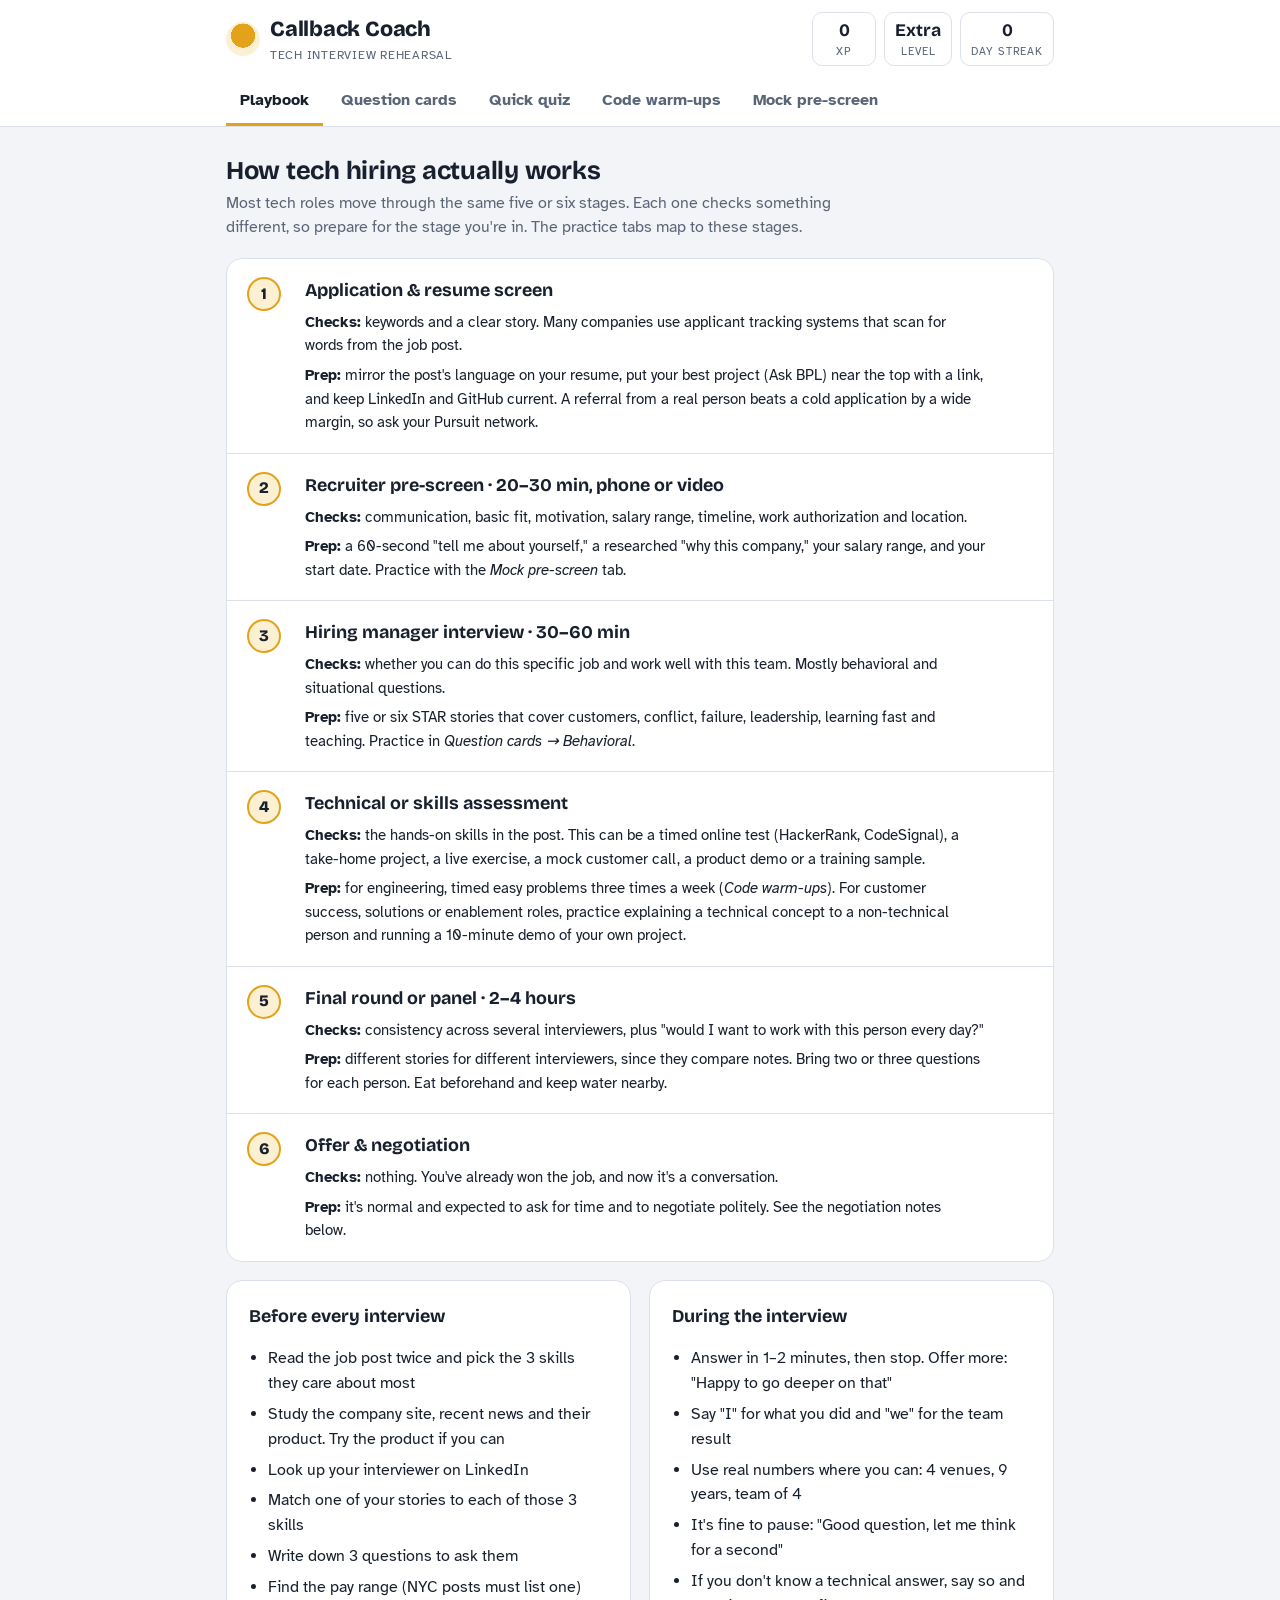
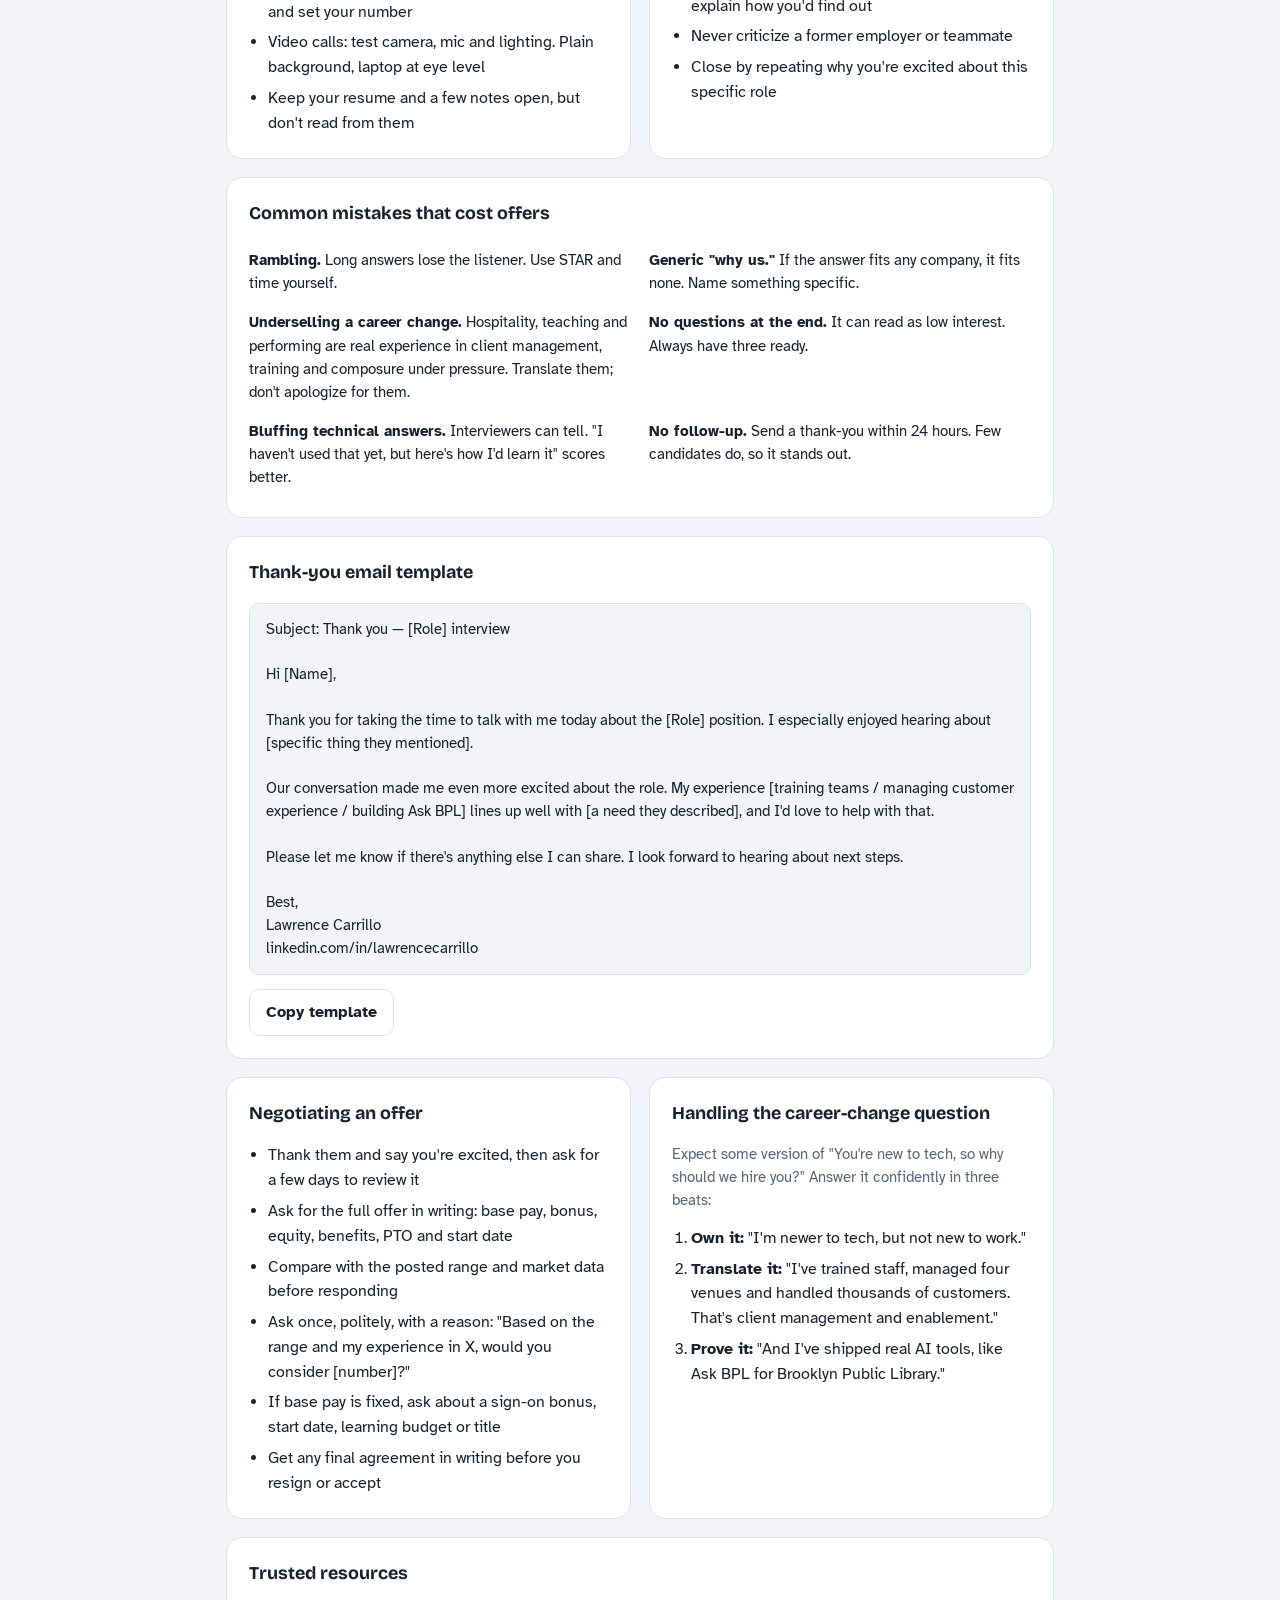
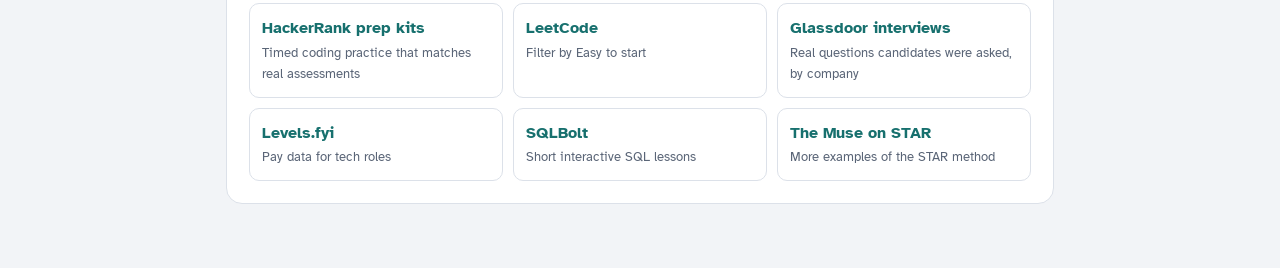
==== index.html @ c8b78492 "renamed files with added features" ====
<!doctype html><html><head><meta charset=utf8><meta name=viewport content="width=device-width,initial-scale=1,viewport-fit=cover"><style>:root{color-scheme:light;box-sizing:border-box;padding-top:env(safe-area-inset-top,0px);padding-bottom:env(safe-area-inset-bottom,0px)}html{scroll-padding-top:env(safe-area-inset-top,0px)}body{margin:0;padding:0;font:14px -apple-system,BlinkMacSystemFont,sans-serif;background:#fff;color:#000}img{max-width:100%}[hidden]:not([hidden=until-found i]){display:none!important}</style></head><body>
<title>Callback Coach</title>
<meta name="claude:viewport-fit-sides" content="cover">
<link rel="stylesheet" href="https://fonts.googleapis.com/css2?family=Bricolage+Grotesque:opsz,wght@12..96,500;12..96,700;12..96,800&family=Atkinson+Hyperlegible:wght@400;700&family=JetBrains+Mono:wght@400;600&display=swap">
<style>
/* Layout: a rehearsal room. Sticky "call board" header, tabbed stations, one focused card at a time. */
:root{
  --bg:#F2F4F7; --surface:#FFFFFF; --ink:#18202E; --muted:#5A6577; --line:#DCE1E9;
  --spot:#E3A21A; --spot-ink:#3A2700; --spot-soft:#FCF0D2;
  --teal:#17706E; --teal-soft:#DCEFEE;
  --good:#1E8A4C; --mid:#B7791F; --low:#B4413A;
  --code-bg:#1C2433; --code-fg:#E6EBF2;
  --display:"Bricolage Grotesque", "Segoe UI", system-ui, sans-serif;
  --body:"Atkinson Hyperlegible", "Segoe UI", system-ui, sans-serif;
  --mono:"JetBrains Mono", ui-monospace, Menlo, Consolas, monospace;
}
@media (prefers-color-scheme: dark){:root:not([data-theme="light"]){
  --bg:#11151D; --surface:#1A202B; --ink:#E9EDF3; --muted:#9AA5B6; --line:#2C3443;
  --spot:#F0B53A; --spot-ink:#2A1C00; --spot-soft:#3A2E14;
  --teal:#4FB8B4; --teal-soft:#16302F;
  --good:#4CC17E; --mid:#E0A548; --low:#E4766E;
  --code-bg:#0B0F16; --code-fg:#E6EBF2; color-scheme:dark}}
:root[data-theme="dark"]{
  --bg:#11151D; --surface:#1A202B; --ink:#E9EDF3; --muted:#9AA5B6; --line:#2C3443;
  --spot:#F0B53A; --spot-ink:#2A1C00; --spot-soft:#3A2E14;
  --teal:#4FB8B4; --teal-soft:#16302F;
  --good:#4CC17E; --mid:#E0A548; --low:#E4766E;
  --code-bg:#0B0F16; --code-fg:#E6EBF2; color-scheme:dark}
*{box-sizing:border-box}
body{background:var(--bg);color:var(--ink);font-family:var(--body);font-size:16px;line-height:1.55}
body::before{content:"";position:fixed;inset:0 0 auto;height:env(safe-area-inset-top,0px);z-index:10;background:var(--surface)}
.wrap{max-width:860px;margin:0 auto;padding-left:max(16px,env(safe-area-inset-left,0px));padding-right:max(16px,env(safe-area-inset-right,0px))}
header{position:sticky;top:env(safe-area-inset-top,0px);z-index:5;background:var(--surface);border-bottom:1px solid var(--line)}
.bar{display:flex;align-items:center;justify-content:space-between;gap:12px;flex-wrap:wrap;padding-block:12px}
.brand{display:flex;align-items:center;gap:10px}
.lamp{width:34px;height:34px;border-radius:50%;background:radial-gradient(circle at 50% 40%,var(--spot) 0 45%,transparent 46%),var(--spot-soft);flex:none}
.brand h1{font-family:var(--display);font-weight:800;font-size:1.35rem;margin:0;letter-spacing:-.01em}
.brand small{display:block;color:var(--muted);font-size:.78rem;letter-spacing:.06em;text-transform:uppercase}
.stats{display:flex;gap:8px;flex-wrap:wrap}
.stat{display:flex;flex-direction:column;align-items:center;min-width:64px;padding:4px 10px;border:1px solid var(--line);border-radius:10px}
.stat b{font-family:var(--display);font-size:1.1rem;font-variant-numeric:tabular-nums}
.stat span{font-size:.68rem;text-transform:uppercase;letter-spacing:.08em;color:var(--muted)}
nav{display:flex;gap:4px;overflow-x:auto;padding-bottom:0}
nav button{font:inherit;font-weight:700;background:none;border:0;color:var(--muted);padding:10px 14px;border-bottom:3px solid transparent;cursor:pointer;white-space:nowrap}
nav button[aria-selected="true"]{color:var(--ink);border-bottom-color:var(--spot)}
main{padding-block:24px 64px}
section[role=tabpanel]{display:flex;flex-direction:column;gap:18px}
h2{font-family:var(--display);font-weight:700;font-size:1.6rem;margin:0;text-wrap:balance;letter-spacing:-.01em}
.lede{color:var(--muted);margin:0;max-width:62ch}
.chips{display:flex;gap:8px;flex-wrap:wrap}
.chip{font:inherit;font-size:.9rem;border:1px solid var(--line);background:var(--surface);color:var(--ink);padding:6px 12px;border-radius:999px;cursor:pointer}
.chip[aria-pressed="true"]{background:var(--ink);color:var(--surface);border-color:var(--ink)}
.chip .n{opacity:.6;font-variant-numeric:tabular-nums;margin-left:4px}
.card{background:var(--surface);border:1px solid var(--line);border-radius:16px;padding:22px;display:flex;flex-direction:column;gap:14px;min-width:0}
.cardtop{display:flex;justify-content:space-between;align-items:center;gap:10px;flex-wrap:wrap}
.tag{font-size:.72rem;font-weight:700;text-transform:uppercase;letter-spacing:.09em;color:var(--teal);background:var(--teal-soft);padding:4px 10px;border-radius:6px}
.count{color:var(--muted);font-size:.85rem;font-variant-numeric:tabular-nums}
.q{font-family:var(--display);font-weight:700;font-size:1.45rem;line-height:1.25;margin:0;text-wrap:balance}
.want{color:var(--muted);margin:0}
.want b{color:var(--ink)}
textarea{width:100%;min-height:110px;font:inherit;font-size:.95rem;padding:12px;border:1px solid var(--line);border-radius:10px;background:var(--bg);color:var(--ink);resize:vertical}
textarea.code{font-family:var(--mono);font-size:.85rem;min-height:140px}
.row{display:flex;gap:10px;flex-wrap:wrap;align-items:center}
.btn{font:inherit;font-weight:700;padding:10px 16px;border-radius:10px;border:1px solid var(--line);background:var(--surface);color:var(--ink);cursor:pointer}
.btn:hover{border-color:var(--ink)}
.btn.primary{background:var(--spot);border-color:var(--spot);color:var(--spot-ink)}
.btn.primary:hover{filter:brightness(1.05)}
.btn.ghost{border-color:transparent;background:none;color:var(--muted)}
.btn:disabled{opacity:.45;cursor:default}
button:focus-visible,textarea:focus-visible,select:focus-visible{outline:3px solid var(--teal);outline-offset:2px}
.timer{display:flex;align-items:center;gap:10px;margin-left:auto}
.clock{font-family:var(--mono);font-weight:600;font-size:1.05rem;font-variant-numeric:tabular-nums;min-width:4.2ch;text-align:right}
.ring{width:30px;height:30px;transform:rotate(-90deg)}
.ring circle{fill:none;stroke-width:4}
.ring .trk{stroke:var(--line)} .ring .val{stroke:var(--spot);transition:stroke-dashoffset .9s linear}
.clock.over{color:var(--low)}
.sample{border-left:4px solid var(--spot);background:var(--spot-soft);padding:14px 16px;border-radius:0 10px 10px 0;white-space:pre-line}
.sample h4{margin:0 0 6px;font-size:.75rem;text-transform:uppercase;letter-spacing:.09em}
.tip{font-size:.92rem;color:var(--muted)}
.star{display:grid;grid-template-columns:repeat(4,minmax(0,1fr));gap:8px}
.star label{display:flex;flex-direction:column;gap:2px;border:1px solid var(--line);border-radius:10px;padding:8px 10px;cursor:pointer;font-size:.82rem;color:var(--muted)}
.star label b{font-family:var(--display);font-size:1.15rem;color:var(--ink)}
.star input{position:absolute;opacity:0;pointer-events:none}
.star label:has(input:checked){border-color:var(--teal);background:var(--teal-soft)}
.rate{display:grid;grid-template-columns:repeat(3,minmax(0,1fr));gap:8px}
.rate button{font:inherit;padding:10px;border-radius:10px;border:1px solid var(--line);background:var(--surface);color:var(--ink);cursor:pointer;font-weight:700;display:flex;flex-direction:column;align-items:center;gap:2px}
.rate button small{font-weight:400;color:var(--muted);font-size:.78rem}
.rate .g:hover{border-color:var(--good)} .rate .m:hover{border-color:var(--mid)} .rate .l:hover{border-color:var(--low)}
.dots{display:flex;gap:4px;flex-wrap:wrap}
.dot{width:12px;height:12px;border-radius:3px;background:var(--line)}
.dot.g{background:var(--good)} .dot.m{background:var(--mid)} .dot.l{background:var(--low)} .dot.cur{outline:2px solid var(--ink);outline-offset:1px}
.opts{display:flex;flex-direction:column;gap:8px}
.opt{font:inherit;text-align:left;padding:12px 14px;border:1px solid var(--line);border-radius:10px;background:var(--surface);color:var(--ink);cursor:pointer;display:flex;gap:10px;align-items:baseline}
.opt .k{font-family:var(--mono);font-size:.8rem;color:var(--muted)}
.opt.right{border-color:var(--good);background:color-mix(in srgb,var(--good) 12%,var(--surface))}
.opt.wrong{border-color:var(--low);background:color-mix(in srgb,var(--low) 12%,var(--surface))}
.feedback{padding:12px 14px;border-radius:10px;background:var(--bg)}
.feedback b.ok{color:var(--good)} .feedback b.no{color:var(--low)}
.meter{height:8px;background:var(--line);border-radius:99px;overflow:hidden}
.meter i{display:block;height:100%;background:var(--spot);border-radius:99px;transition:width .3s}
pre{margin:0;background:var(--code-bg);color:var(--code-fg);padding:14px 16px;border-radius:10px;overflow-x:auto;font-family:var(--mono);font-size:.84rem;line-height:1.55}
code{font-family:var(--mono);font-size:.88em;background:var(--bg);padding:1px 5px;border-radius:4px}
.plist{display:grid;grid-template-columns:repeat(2,minmax(0,1fr));gap:10px}
.pitem{font:inherit;text-align:left;border:1px solid var(--line);background:var(--surface);color:var(--ink);border-radius:12px;padding:12px 14px;cursor:pointer;display:flex;justify-content:space-between;align-items:center;gap:8px}
.pitem[aria-current="true"]{border-color:var(--spot);box-shadow:0 0 0 2px var(--spot-soft)}
.pitem small{display:block;color:var(--muted);font-size:.78rem}
.badge{font-size:.7rem;font-weight:700;letter-spacing:.06em;text-transform:uppercase;padding:3px 8px;border-radius:6px;background:var(--bg);color:var(--muted);flex:none}
.badge.done{background:color-mix(in srgb,var(--good) 18%,transparent);color:var(--good)}
select{font:inherit;padding:9px 12px;border-radius:10px;border:1px solid var(--line);background:var(--surface);color:var(--ink)}
.stage{background:var(--ink);color:var(--surface);border-radius:16px;padding:22px;display:flex;flex-direction:column;gap:14px;position:relative;overflow:hidden}
.stage::after{content:"";position:absolute;inset:-40% 40% auto -10%;height:180%;background:radial-gradient(ellipse at top,color-mix(in srgb,var(--spot) 35%,transparent),transparent 60%);pointer-events:none}
.stage > *{position:relative;z-index:1}
.stage .lede{color:color-mix(in srgb,var(--surface) 75%,transparent)}
.stage h2{color:var(--surface)}
.checklist{margin:0;padding-left:1.2em;display:flex;flex-direction:column;gap:6px}
.toast{position:fixed;left:50%;bottom:calc(20px + env(safe-area-inset-bottom,0px));transform:translateX(-50%) translateY(20px);background:var(--ink);color:var(--surface);padding:10px 16px;border-radius:999px;font-weight:700;opacity:0;transition:.25s;pointer-events:none;z-index:20}
.toast.show{opacity:1;transform:translateX(-50%) translateY(0)}
.sum{display:grid;grid-template-columns:repeat(3,minmax(0,1fr));gap:10px}
.sum div{border:1px solid var(--line);border-radius:12px;padding:12px;text-align:center}
.sum b{display:block;font-family:var(--display);font-size:1.6rem;font-variant-numeric:tabular-nums}
.sum span{font-size:.78rem;color:var(--muted)}
h3{font-family:var(--display);font-weight:700;font-size:1.12rem;margin:0}
.card h3{margin-bottom:2px}
.stages{display:flex;flex-direction:column;gap:0;border:1px solid var(--line);border-radius:16px;background:var(--surface);overflow:hidden}
.stg{display:grid;grid-template-columns:44px minmax(0,1fr);gap:14px;padding:18px 20px;border-top:1px solid var(--line)}
.stg:first-child{border-top:0}
.stg p{margin:6px 0 0;font-size:.95rem;max-width:68ch}
.sn{width:34px;height:34px;border-radius:50%;display:grid;place-items:center;font-family:var(--display);font-weight:800;background:var(--spot-soft);color:var(--ink);border:2px solid var(--spot)}
.grid2{display:grid;grid-template-columns:repeat(2,minmax(0,1fr));gap:18px}
.grid2.tight{gap:4px 18px}
.grid2.tight p{margin:6px 0;font-size:.93rem}
.email{white-space:pre-wrap;background:var(--bg);color:var(--ink);font-family:var(--body);font-size:.92rem;border:1px solid var(--line)}
.res{display:grid;grid-template-columns:repeat(3,minmax(0,1fr));gap:10px}
.res a{display:flex;flex-direction:column;gap:2px;padding:12px;border:1px solid var(--line);border-radius:10px;color:var(--teal);font-weight:700;text-decoration:none}
.res a:hover{border-color:var(--teal)}
.res small{color:var(--muted);font-weight:400}
@media (max-width:720px){.grid2,.res{grid-template-columns:1fr}}
@media (max-width:560px){
  .star{grid-template-columns:repeat(2,minmax(0,1fr))}
  .plist{grid-template-columns:1fr}
  .q{font-size:1.25rem}
  .timer{margin-left:0}
  .stat{min-width:56px}
}
@media (prefers-reduced-motion:reduce){*{transition:none!important}}
</style>

<header>
  <div class="wrap">
    <div class="bar">
      <div class="brand"><div class="lamp" aria-hidden="true"></div><div><h1>Callback Coach</h1><small>Tech interview rehearsal</small></div></div>
      <div class="stats" aria-live="polite">
        <div class="stat"><b id="xp">0</b><span>XP</span></div>
        <div class="stat"><b id="lvl">Extra</b><span>Level</span></div>
        <div class="stat"><b id="streak">0</b><span>Day streak</span></div>
      </div>
    </div>
    <nav role="tablist" aria-label="Practice stations">
      <button role="tab" id="t-playbook" aria-selected="true" data-tab="playbook">Playbook</button>
      <button role="tab" id="t-practice" aria-selected="false" data-tab="practice">Question cards</button>
      <button role="tab" id="t-quiz" aria-selected="false" data-tab="quiz">Quick quiz</button>
      <button role="tab" id="t-code" aria-selected="false" data-tab="code">Code warm-ups</button>
      <button role="tab" id="t-mock" aria-selected="false" data-tab="mock">Mock pre-screen</button>
    </nav>
  </div>
</header>

<main class="wrap">
  <!-- PLAYBOOK -->
  <section role="tabpanel" id="p-playbook" aria-labelledby="t-playbook">
    <div><h2>How tech hiring actually works</h2>
    <p class="lede">Most tech roles move through the same five or six stages. Each one checks something different, so prepare for the stage you're in. The practice tabs map to these stages.</p></div>

    <div class="stages">
      <div class="stg"><span class="sn">1</span><div><h3>Application &amp; resume screen</h3><p><b>Checks:</b> keywords and a clear story. Many companies use applicant tracking systems that scan for words from the job post.</p><p><b>Prep:</b> mirror the post's language on your resume, put your best project (Ask BPL) near the top with a link, and keep LinkedIn and GitHub current. A referral from a real person beats a cold application by a wide margin, so ask your Pursuit network.</p></div></div>
      <div class="stg"><span class="sn">2</span><div><h3>Recruiter pre-screen · 20–30 min, phone or video</h3><p><b>Checks:</b> communication, basic fit, motivation, salary range, timeline, work authorization and location.</p><p><b>Prep:</b> a 60-second "tell me about yourself," a researched "why this company," your salary range, and your start date. Practice with the <i>Mock pre-screen</i> tab.</p></div></div>
      <div class="stg"><span class="sn">3</span><div><h3>Hiring manager interview · 30–60 min</h3><p><b>Checks:</b> whether you can do this specific job and work well with this team. Mostly behavioral and situational questions.</p><p><b>Prep:</b> five or six STAR stories that cover customers, conflict, failure, leadership, learning fast and teaching. Practice in <i>Question cards → Behavioral</i>.</p></div></div>
      <div class="stg"><span class="sn">4</span><div><h3>Technical or skills assessment</h3><p><b>Checks:</b> the hands-on skills in the post. This can be a timed online test (HackerRank, CodeSignal), a take-home project, a live exercise, a mock customer call, a product demo or a training sample.</p><p><b>Prep:</b> for engineering, timed easy problems three times a week (<i>Code warm-ups</i>). For customer success, solutions or enablement roles, practice explaining a technical concept to a non-technical person and running a 10-minute demo of your own project.</p></div></div>
      <div class="stg"><span class="sn">5</span><div><h3>Final round or panel · 2–4 hours</h3><p><b>Checks:</b> consistency across several interviewers, plus "would I want to work with this person every day?"</p><p><b>Prep:</b> different stories for different interviewers, since they compare notes. Bring two or three questions for each person. Eat beforehand and keep water nearby.</p></div></div>
      <div class="stg"><span class="sn">6</span><div><h3>Offer &amp; negotiation</h3><p><b>Checks:</b> nothing. You've already won the job, and now it's a conversation.</p><p><b>Prep:</b> it's normal and expected to ask for time and to negotiate politely. See the negotiation notes below.</p></div></div>
    </div>

    <div class="grid2">
      <div class="card"><h3>Before every interview</h3>
        <ul class="checklist">
          <li>Read the job post twice and pick the 3 skills they care about most</li>
          <li>Study the company site, recent news and their product. Try the product if you can</li>
          <li>Look up your interviewer on LinkedIn</li>
          <li>Match one of your stories to each of those 3 skills</li>
          <li>Write down 3 questions to ask them</li>
          <li>Find the pay range (NYC posts must list one) and set your number</li>
          <li>Video calls: test camera, mic and lighting. Plain background, laptop at eye level</li>
          <li>Keep your resume and a few notes open, but don't read from them</li>
        </ul></div>
      <div class="card"><h3>During the interview</h3>
        <ul class="checklist">
          <li>Answer in 1–2 minutes, then stop. Offer more: "Happy to go deeper on that"</li>
          <li>Say "I" for what you did and "we" for the team result</li>
          <li>Use real numbers where you can: 4 venues, 9 years, team of 4</li>
          <li>It's fine to pause: "Good question, let me think for a second"</li>
          <li>If you don't know a technical answer, say so and explain how you'd find out</li>
          <li>Never criticize a former employer or teammate</li>
          <li>Close by repeating why you're excited about this specific role</li>
        </ul></div>
    </div>

    <div class="card"><h3>Common mistakes that cost offers</h3>
      <div class="grid2 tight">
        <p><b>Rambling.</b> Long answers lose the listener. Use STAR and time yourself.</p>
        <p><b>Generic "why us."</b> If the answer fits any company, it fits none. Name something specific.</p>
        <p><b>Underselling a career change.</b> Hospitality, teaching and performing are real experience in client management, training and composure under pressure. Translate them; don't apologize for them.</p>
        <p><b>No questions at the end.</b> It can read as low interest. Always have three ready.</p>
        <p><b>Bluffing technical answers.</b> Interviewers can tell. "I haven't used that yet, but here's how I'd learn it" scores better.</p>
        <p><b>No follow-up.</b> Send a thank-you within 24 hours. Few candidates do, so it stands out.</p>
      </div></div>

    <div class="card"><h3>Thank-you email template</h3>
      <pre class="email" id="email">Subject: Thank you — [Role] interview

Hi [Name],

Thank you for taking the time to talk with me today about the [Role] position. I especially enjoyed hearing about [specific thing they mentioned].

Our conversation made me even more excited about the role. My experience [training teams / managing customer experience / building Ask BPL] lines up well with [a need they described], and I'd love to help with that.

Please let me know if there's anything else I can share. I look forward to hearing about next steps.

Best,
Lawrence Carrillo
linkedin.com/in/lawrencecarrillo</pre>
      <div class="row"><button class="btn" id="copyEmail">Copy template</button></div></div>

    <div class="grid2">
      <div class="card"><h3>Negotiating an offer</h3>
        <ul class="checklist">
          <li>Thank them and say you're excited, then ask for a few days to review it</li>
          <li>Ask for the full offer in writing: base pay, bonus, equity, benefits, PTO and start date</li>
          <li>Compare with the posted range and market data before responding</li>
          <li>Ask once, politely, with a reason: "Based on the range and my experience in X, would you consider [number]?"</li>
          <li>If base pay is fixed, ask about a sign-on bonus, start date, learning budget or title</li>
          <li>Get any final agreement in writing before you resign or accept</li>
        </ul></div>
      <div class="card"><h3>Handling the career-change question</h3>
        <p class="tip" style="margin:0">Expect some version of "You're new to tech, so why should we hire you?" Answer it confidently in three beats:</p>
        <ol class="checklist">
          <li><b>Own it:</b> "I'm newer to tech, but not new to work."</li>
          <li><b>Translate it:</b> "I've trained staff, managed four venues and handled thousands of customers. That's client management and enablement."</li>
          <li><b>Prove it:</b> "And I've shipped real AI tools, like Ask BPL for Brooklyn Public Library."</li>
        </ol></div>
    </div>

    <div class="card"><h3>Trusted resources</h3>
      <div class="res">
        <a href="https://www.hackerrank.com/interview/preparation-kits" target="_blank" rel="noopener">HackerRank prep kits<small>Timed coding practice that matches real assessments</small></a>
        <a href="https://leetcode.com/problemset/" target="_blank" rel="noopener">LeetCode<small>Filter by Easy to start</small></a>
        <a href="https://www.glassdoor.com/Interview/index.htm" target="_blank" rel="noopener">Glassdoor interviews<small>Real questions candidates were asked, by company</small></a>
        <a href="https://www.levels.fyi" target="_blank" rel="noopener">Levels.fyi<small>Pay data for tech roles</small></a>
        <a href="https://www.sqlbolt.com" target="_blank" rel="noopener">SQLBolt<small>Short interactive SQL lessons</small></a>
        <a href="https://www.themuse.com/advice/star-interview-method" target="_blank" rel="noopener">The Muse on STAR<small>More examples of the STAR method</small></a>
      </div></div>
  </section>

  <!-- PRACTICE -->
  <section role="tabpanel" id="p-practice" aria-labelledby="t-practice" hidden>
    <div><h2>Rehearse one question at a time</h2>
    <p class="lede">Read the question, answer out loud against the clock, then compare with the sample. Rate yourself honestly and the cards you struggle with come back sooner.</p></div>
    <div class="chips" id="cats"></div>
    <div class="card" id="pcard"></div>
    <div class="dots" id="pdots" aria-label="Your ratings for this deck"></div>
  </section>

  <!-- QUIZ -->
  <section role="tabpanel" id="p-quiz" aria-labelledby="t-quiz" hidden>
    <div><h2>Quick quiz</h2>
    <p class="lede">Ten multiple-choice questions on the basics recruiters and online tests check: APIs, HTTP codes, SQL, Git and AI terms. 5 XP per correct answer.</p></div>
    <div class="card" id="qcard"></div>
  </section>

  <!-- CODE -->
  <section role="tabpanel" id="p-code" aria-labelledby="t-code" hidden>
    <div><h2>Code warm-ups</h2>
    <p class="lede">HackerRank-style problems. Try it in the editor box first, peek at the hint if you need it, then check the solution. Marking one solved earns 15 XP.</p></div>
    <div class="plist" id="plist"></div>
    <div class="card" id="ccard"></div>
  </section>

  <!-- MOCK -->
  <section role="tabpanel" id="p-mock" aria-labelledby="t-mock" hidden>
    <div id="mock"></div>
  </section>
</main>
<div class="toast" id="toast" role="status"></div>

<script>
/* ---------- DATA ---------- */
const CATS = {
  opening:"Opening", behavioral:"Behavioral", logistics:"Logistics",
  swe:"Software engineer", ai:"AI / prompt", cs:"Customer success", se:"Solutions engineer"
};
const QS = [
 {id:"o1",c:"opening",q:"Tell me about yourself.",want:"A short story of past, present and future that ends with why you fit this job.",a:"I've spent most of my career in hospitality and operations in New York. Most recently I managed service across four venues at The Hospitality Department in the Martinique Hotel, and before that I was a front of house manager at Eataly Flatiron and worked in customer experience at Goldbelly.\n\nIn March 2026 I joined Pursuit's AI Native Fellowship. I've been building real products there, including Ask BPL, an AI assistant that helps Brooklyn Public Library staff find answers in their policies.\n\nI'm looking for a role where I can combine understanding people with building and teaching AI tools. That's why this role caught my eye.",tip:"Have a 30-second version ready too. Some recruiters cut in early."},
 {id:"o2",c:"opening",q:"Why do you want to work in tech?",want:"Real motivation, not just \"it pays well.\"",a:"In every job I've had, I was the person fixing the process: the reservation system, the scheduling, the handoffs between teams. I love solving the problem behind the problem. AI tools now let me build those fixes myself, and Pursuit gave me the structure to do it seriously.",tip:"Tie it to a concrete moment you remember."},
 {id:"o3",c:"opening",q:"Why this company?",want:"Proof you did your homework.",a:"I've been following [company] because of [specific product, mission or recent news]. I really connect with [a value from their site]. With my background in [customer experience / training / the arts], I think I could help with [something from the job post].",tip:"Research this before every call. One specific detail beats three general ones."},
 {id:"o4",c:"opening",q:"Why this role?",want:"A clear match between the job post and your experience.",a:"The posting talks about [two duties from the post]. That's what I've done for years in hospitality and training, just with guests and staff instead of users. Now I can also handle the technical side, since I've built and shipped AI tools, so I can speak to both the customer and the engineering team.",tip:"Quote two phrases from the job post back to them."},
 {id:"o5",c:"opening",q:"Walk me through your resume.",want:"Time order, one or two sentences per role, each connected to the next.",a:"I started in performing arts as an actor and puppeteer, and became a licensed massage therapist running my own practice, which taught me marketing, finances and clients. In restaurants I moved into management at Union Square Hospitality Group, Eataly and The Hospitality Department, and I trained staff and wrote training books along the way. At Goldbelly and RH I did customer experience remotely. Each role pulled me closer to systems and technology, which led me to Pursuit.",tip:"Keep it under two minutes. Stop on the role that leads into this job."},
 {id:"o6",c:"opening",q:"What's a project you're proud of?",want:"Something real, your specific part, and the impact.",a:"Ask BPL, my capstone. My team of four built an AI assistant for Brooklyn Public Library staff. Staff ask a policy question in plain English and get an answer drawn from the library's actual policy documents. It's for a real client with real users, so accuracy matters. My part was [your contribution].",tip:"Backup: the feature your team shipped on Excalidraw's open-source codebase."},
 {id:"b1",c:"behavioral",star:1,q:"Tell me about a time you dealt with an unhappy customer.",want:"Empathy, ownership and a good outcome.",a:"S: At Eataly, a guest was upset because [what went wrong].\nT: As the manager on the floor, it was on me to fix it.\nA: I listened without interrupting, apologized, and told them exactly what I'd do. Then I [your fix].\nR: They [came back / left a good review]. Most angry customers want to feel heard first.",tip:"Add a tech link: \"Users get frustrated with software too, and it's the same skill.\""},
 {id:"b2",c:"behavioral",star:1,q:"Tell me about a time you led a team under pressure.",want:"Calm leadership with clear communication.",a:"S: I've been a float captain for the Macy's Thanksgiving Day Parade for nine years.\nT: I organize my team, walk the route and get the float through the finish line for the live NBC broadcast.\nA: One year [a specific challenge], so I [briefed the team / reassigned roles / stayed calm].\nR: We hit our mark on live TV. When there's no second take, preparation and clear communication are everything.",tip:"This story is memorable. Use it."},
 {id:"b3",c:"behavioral",star:1,q:"Tell me about a conflict with a coworker or teammate.",want:"You can disagree respectfully and still deliver.",a:"S: On a Pursuit team project, a teammate and I disagreed about [approach].\nT: We had a deadline and needed to agree.\nA: I asked to talk one-on-one, listened to their reasoning, and shared mine. We [compromised / tested both / asked the client].\nR: We shipped on time and worked better together after. Argue about the idea, not the person.",tip:"Never make the other person the villain."},
 {id:"b4",c:"behavioral",star:1,q:"Tell me about a time you failed or made a mistake.",want:"Honesty and what you changed afterward.",a:"S/T: [A real, moderate mistake: a scheduling error, a bug, a missed handoff.]\nA: I owned it right away, told my team, and fixed it by [action].\nR: Then I [changed a process or habit] so it wouldn't happen again.",tip:"Pick something real but not disastrous. Spend most of the time on the fix."},
 {id:"b5",c:"behavioral",star:1,q:"Tell me about a time you had to learn something new quickly.",want:"How you learn, not just that you did.",a:"When I started Pursuit, I'd never [used Git / worked in a large codebase]. Within weeks my team was shipping a feature on Excalidraw's open-source code. I learned by breaking it into small pieces, asking questions early, using AI to explain code, and then checking it myself.",tip:"Name your learning method. Teaching roles love this."},
 {id:"b6",c:"behavioral",star:1,q:"Tell me about a time you taught or trained someone.",want:"You can make complex things clear for others.",a:"S: In hospitality I trained new bartenders and servers, and I wrote the front-of-house training book.\nT: New hires needed to be floor-ready in [timeframe].\nA: I broke the job into short lessons, demonstrated, let them practice, and checked in after each shift.\nR: [Result: faster ramp-up, fewer mistakes]. The same approach works for teaching people new AI tools.",tip:"Great for AI enablement and customer success roles."},
 {id:"b7",c:"behavioral",star:1,q:"How do you handle many tasks at once?",want:"A real system you use.",a:"Running four venues at once at The Hospitality Department meant constant juggling. I'd [start each shift with a priorities list, delegate to leads, and check in at set times]. In tech I do the same with a task board or GitHub issues.",tip:"Describe the system, then one example."},
 {id:"l1",c:"logistics",q:"What are your salary expectations?",want:"A researched range, said calmly.",a:"Based on my research for this role in New York, I'm looking in the range of [low end] to [high end]. I'm flexible depending on the full package and growth opportunity.",tip:"NYC job posts must list a pay range by law. Start there."},
 {id:"l2",c:"logistics",q:"When can you start?",want:"A clear, honest date.",a:"I've wrapped up Pursuit's fellowship and I can start [date].",tip:"Know your answer before the call."},
 {id:"l3",c:"logistics",q:"Remote, hybrid or in-office?",want:"Flexibility plus your real preference.",a:"I'm based in Queens, so I'm happy with [your preference]. I've also worked fully remote before, at RH, so I'm comfortable with that setup.",tip:"Check the job post first so you aren't surprised."},
 {id:"l4",c:"logistics",q:"Why are you leaving hospitality?",want:"A positive reason, no complaints.",a:"I'm not running away from hospitality, I'm taking it with me. The best part of that work was solving problems for people, and tech lets me do that at a bigger scale.",tip:"Never criticize a past employer."},
 {id:"s1",c:"swe",q:"What happens when you type a URL into a browser?",want:"The basic flow in plain language.",a:"The browser looks up the site's address through DNS, which works like a phone book for the internet. It sends a request to that server, the server sends back HTML, CSS and JavaScript, and the browser turns that into the page you see.",tip:"Keep it simple unless they ask for more detail."},
 {id:"s2",c:"swe",q:"What's the difference between frontend and backend?",want:"A clear split, ideally with an analogy.",a:"Frontend is what the user sees and clicks: layout, buttons and forms. Backend is behind the scenes: the server, the database and the logic that saves and fetches data. In a restaurant, frontend is the dining room and backend is the kitchen.",tip:"Your restaurant analogies are a strength. Use them."},
 {id:"s3",c:"swe",q:"What is an API?",want:"A definition plus an example.",a:"An API is a set of rules that lets two programs talk to each other. One sends a request and the other sends back data. It's like a waiter: you don't walk into the kitchen, you give your order to the waiter and they bring back your food.",tip:"Mention an API you've actually used, like Google Maps in your hackathon app."},
 {id:"s4",c:"swe",q:"What is Git and why do teams use it?",want:"Branches, pull requests and review.",a:"Git tracks every change to code so you can see history and undo mistakes. Teams work on branches, then open a pull request so others can review before merging into main. I used that workflow on our Excalidraw feature.",tip:""},
 {id:"s5",c:"swe",q:"How do you debug a problem?",want:"A calm, step-by-step method.",a:"First I reproduce the bug. Then I read the error message and narrow down where it starts using console logs or dev tools. I change one thing at a time and test. If I'm stuck I search, ask AI to explain, or ask a teammate, and I always confirm the fix works.",tip:""},
 {id:"s6",c:"swe",q:"How do you use AI coding tools?",want:"Useful, but you stay responsible.",a:"I use them to explain unfamiliar code, draft boilerplate and brainstorm approaches. I treat the output like a first draft: I read it, test it and make sure I understand it before I commit it. AI speeds me up, but I'm responsible for the code.",tip:"More companies ask this every month."},
 {id:"a1",c:"ai",q:"What makes a good prompt?",want:"Role, context, task, format, examples, and what to do when unsure.",a:"A good prompt is clear and specific. It gives the AI a role, the context it needs, the exact task, the format I want back, and examples of good and bad answers. It also says what to do when the AI doesn't know, like \"say you're not sure instead of guessing.\"",tip:""},
 {id:"a2",c:"ai",q:"A prompt gives bad or inconsistent results. How do you fix it?",want:"A test-and-compare method, not guessing.",a:"I collect examples of the bad outputs to see the pattern. I check whether the prompt is vague, missing context or asking too much at once. Then I change one thing at a time and re-test on the same set of inputs so the comparison is fair.",tip:""},
 {id:"a3",c:"ai",q:"How do you know if an AI's answer is good?",want:"Test sets, rubrics, edge cases.",a:"I build a small test set of real questions with expected answers, then score outputs against a checklist: accurate, complete, right format and safe. On Ask BPL the key check is whether the answer matches the library's actual policy, because a wrong answer could cause real problems for staff.",tip:""},
 {id:"a4",c:"ai",q:"What is a hallucination, and how do you reduce it?",want:"Grounding, citations and permission to say \"I don't know.\"",a:"A hallucination is when the AI confidently makes something up. I reduce it by giving the AI real source material, telling it to only use that material, asking it to cite where the answer came from, and telling it to say \"I don't know\" when the answer isn't there.",tip:""},
 {id:"a5",c:"ai",q:"What is RAG?",want:"Retrieve first, then generate.",a:"RAG means retrieval-augmented generation. The system first searches your own documents for the relevant pieces, then gives those to the AI to answer from. That's how Ask BPL works: it pulls the right section of the library's policies, then the AI explains it in plain language.",tip:""},
 {id:"a6",c:"ai",q:"How would you teach a non-technical team to use an AI tool?",want:"An enablement mindset: start small, practice, follow up.",a:"I'd start with one task they already do every week and show how the tool helps with it. Then a short hands-on session where everyone tries it with their own work, a one-page cheat sheet, and office hours a week later to answer questions. I'd track who's using it and gather feedback to improve the training.",tip:"Lean on your teaching artist and staff-training background here."},
 {id:"a7",c:"ai",q:"When should you NOT use AI?",want:"Judgment and risk awareness.",a:"When a mistake would be costly and no human is checking, when a simple rule or regular code would be more reliable, or when the data is private and shouldn't go to an outside model. Sometimes a spreadsheet is the better answer.",tip:""},
 {id:"c1",c:"cs",q:"A customer says the integration stopped syncing this morning. What do you do?",want:"Empathy first, then logical troubleshooting.",a:"Reply right away: acknowledge the problem, apologize for the disruption, ask when it last worked and for a screenshot of any error, and promise an update time.\n\nThen: check the status page, confirm their API key or login hasn't expired (look for 401 errors), read the sync logs for the first failure, try to reproduce it in a test account, and escalate to engineering with details if it's a bug, keeping the customer updated.",tip:"Graders look for empathy, a next step and a promised update time."},
 {id:"c2",c:"cs",q:"How would you onboard a new customer to our product?",want:"A clear plan with milestones.",a:"I'd start with a kickoff call to learn their goals and what success looks like. Then a short setup plan with dates, a hands-on training session for their team, and a check-in after two weeks to see what's working. I'd watch usage and reach out early if adoption is slow.",tip:"This is like training new staff on opening day."},
 {id:"c3",c:"cs",q:"A customer wants a feature we don't have. What do you say?",want:"Honest, helpful, and you log the feedback.",a:"I'd thank them, ask what problem they're trying to solve, and share any workaround that exists today. I'd be honest that it isn't available, log the request for the product team with their use case, and follow up if it gets built.",tip:"Never promise a feature you can't guarantee."},
 {id:"c4",c:"cs",q:"A big account is using the product less and may not renew. What do you do?",want:"Proactive, data-informed retention.",a:"First I'd look at the usage data to see what dropped and when. Then I'd reach out to my main contact, not to sell, but to ask how things are going and what's changed on their side, like a new team lead or new goals. Based on that, I'd offer a refresher training, connect them with a feature that fits their new goals, or bring in support for any open issues. I'd set a check-in plan through renewal.",tip:"Interviewers want to hear that you act before the customer complains."},
 {id:"c5",c:"cs",q:"How do you prioritize when several customers need you at once?",want:"A clear triage method.",a:"I sort by impact and urgency: anything blocking a customer's business comes first, then deadlines, then routine requests. I tell each customer when they'll hear from me so nobody feels ignored. On a busy restaurant floor I did the same thing every night: the table with a problem gets you first, but everyone gets acknowledged.",tip:""},
 {id:"c6",c:"cs",q:"What metrics matter in customer success?",want:"You know how the role is measured.",a:"Retention and churn rate, net revenue retention, product adoption and usage, customer satisfaction scores like CSAT or NPS, time to first value during onboarding, and support ticket trends. Together they show whether customers are getting real value.",tip:"Know these terms by name. They come up often."},
 {id:"e1",c:"se",q:"Explain a technical concept to me as if I were a non-technical customer.",want:"Clarity, an analogy, and checking for understanding.",a:"Pick something you know well, like RAG: \"Imagine a new library staff member who's smart but hasn't read the policy binder. Instead of guessing, they look up the right page first and then answer. That's what our assistant does: it finds the relevant policy, then explains it in plain English.\" Then check in: \"Does that match how your team looks up answers today?\"",tip:"Practice this one out loud a lot. It's the core of solutions and enablement roles."},
 {id:"e2",c:"se",q:"Walk me through a demo of a product you've built.",want:"A story built around the user's problem, not a feature tour.",a:"Start with the problem: \"Library staff spend time digging through long policy documents.\" Show one realistic task end to end: ask a real question and get a sourced answer. Point out one detail that builds trust, like the citation. End with the impact and what you'd build next. Keep it to 5–10 minutes and leave time for questions.",tip:"Have Ask BPL ready to demo with a backup recording in case the live demo fails."},
 {id:"e3",c:"se",q:"A prospect asks a technical question you can't answer. What do you do?",want:"Honesty plus a reliable follow-up.",a:"I'd say: \"That's a great question, and I want to give you an accurate answer rather than guess. Let me confirm with our engineering team and get back to you by [day].\" Then I'd write it down, get the answer, and follow up when I said I would. Trust matters more than looking like you know everything.",tip:""},
 {id:"e4",c:"se",q:"How would you find out what a customer actually needs?",want:"Discovery questions, listening, and confirming.",a:"I'd ask open questions: What does your team do today? What's slow or frustrating? What would success look like six months from now? Who else is affected? Then I'd summarize what I heard back to them to confirm, before suggesting any solution.",tip:"Your hospitality instincts help here. Reading a table is discovery."},
 {id:"b8",c:"behavioral",star:1,q:"Tell me about a time you improved a process.",want:"You spot inefficiency and fix it with measurable results.",a:"S: At [venue], [a process] was slow or error-prone.\nT: I wanted to make it faster and more consistent for the team.\nA: I [mapped the steps, removed one, created a checklist or tool, trained the team on it].\nR: [Measurable result: saved time, fewer errors, better reviews].",tip:"Process improvement maps directly to implementation and AI ops roles."},
 {id:"b9",c:"behavioral",star:1,q:"Tell me about a time you used data to make a decision.",want:"You look at evidence, not just instinct.",a:"S: At [Goldbelly / Eataly], we noticed [a pattern: complaints, slow nights, staffing gaps].\nT: I needed to decide [what to change].\nA: I looked at [reservations, sales reports, ticket counts] and found [insight].\nR: We [changed X], which led to [result].",tip:"Even simple data counts: covers per night, ticket volume, review scores."},
 {id:"o7",c:"opening",q:"You're new to tech. Why should we hire you?",want:"Confidence about your transition.",a:"I'm newer to tech, but not new to work. I've managed four venues, trained staff and handled thousands of customers, which is client management and enablement under pressure. And I've shipped real AI tools, like Ask BPL for Brooklyn Public Library. I bring people skills that are hard to teach, and I've proven I can learn the technical side quickly.",tip:"Expect this question. Say it with confidence, not apology."},
 {id:"o8",c:"opening",q:"What questions do you have for us?",want:"Curiosity and real interest in the job.",a:"What does success look like in the first 90 days?\nWhat's the biggest challenge the team is working on right now?\nHow does the team use AI tools day to day?\nWhat do you enjoy most about working here?\nWhat are the next steps in the process?",tip:"Always ask at least two. Never say \"No, I think you covered everything.\""}
];
const QUIZ = [
 {q:"What does HTTP status 404 mean?",o:["Server error","Not found","Unauthorized","Created"],a:1,e:"404 means the page or resource doesn't exist."},
 {q:"What does HTTP status 500 mean?",o:["Something broke on the server","Request was bad","Success","Not logged in"],a:0,e:"500 is a server error: the problem is on their end."},
 {q:"Which status code means \"not logged in or bad credentials\"?",o:["403","200","401","201"],a:2,e:"401 Unauthorized. 403 means you're logged in but not allowed."},
 {q:"Which HTTP method is used to create new data?",o:["GET","POST","DELETE","HEAD"],a:1,e:"POST creates. GET reads, PUT/PATCH updates, DELETE removes."},
 {q:"Which SQL keyword filters rows?",o:["SELECT","FROM","WHERE","ORDER"],a:2,e:"WHERE filters rows, e.g. WHERE city = 'New York'."},
 {q:"Which SQL keyword removes duplicate results?",o:["UNIQUE","DISTINCT","GROUP","ONLY"],a:1,e:"SELECT DISTINCT city FROM station returns each city once."},
 {q:"What does JOIN do in SQL?",o:["Deletes a table","Combines rows from two tables","Sorts results","Counts rows"],a:1,e:"JOIN combines rows from two tables using a matching column."},
 {q:"Which Git command sends your commits to GitHub?",o:["git pull","git clone","git push","git add"],a:2,e:"git push sends commits up. git pull brings others' changes down."},
 {q:"What is a pull request?",o:["Downloading a repo","A request to review and merge your changes","Deleting a branch","Undoing a commit"],a:1,e:"A PR lets teammates review your branch before it merges into main."},
 {q:"What is an AI \"hallucination\"?",o:["A slow response","The AI confidently making something up","A crashed model","A long prompt"],a:1,e:"Grounding the AI in real sources helps reduce hallucinations."},
 {q:"What does RAG stand for?",o:["Random answer generation","Retrieval-augmented generation","Rapid AI grading","Rule-based agent"],a:1,e:"Search your documents first, then let the AI answer from them."},
 {q:"A lower temperature setting makes AI output…",o:["More creative","More consistent","Longer","Faster"],a:1,e:"Low temperature means less randomness and more consistent answers."},
 {q:"What is a context window?",o:["The chat sidebar","How much text the AI can see at once","A browser tab","A system error"],a:1,e:"It covers the prompt, documents and conversation the model can read."},
 {q:"What are tokens?",o:["Passwords","Chunks of text the AI reads and charges by","Cookies","API keys only"],a:1,e:"A token is roughly part of a word."},
 {q:"What is an API?",o:["A database","Rules that let two programs talk","A coding language","A web browser"],a:1,e:"Think of a waiter carrying orders between you and the kitchen."},
 {q:"What does DNS do?",o:["Stores passwords","Turns a website name into an address","Styles a page","Runs JavaScript"],a:1,e:"DNS is like a phone book for the internet."},
 {q:"Frontend vs backend: which handles the database?",o:["Frontend","Backend","Neither","CSS"],a:1,e:"Backend: server, database and logic. Frontend: what users see."},
 {q:"In STAR, what does the R stand for?",o:["Reason","Role","Result","Review"],a:2,e:"Situation, Task, Action, Result. End with a result, ideally a number."},
 {q:"What is the result of 7 % 2 in JavaScript?",o:["3.5","1","0","3"],a:1,e:"% gives the remainder. 7 divided by 2 is 3 remainder 1."},
 {q:"What are evals?",o:["Code reviews","Repeatable tests that measure an AI system","Job interviews","Error logs"],a:1,e:"Evals let you compare prompt versions fairly."}
];
const CODE = [
 {id:"k1",t:"Simple Array Sum",lvl:"Easy",task:"Given a list of numbers, return their total.",ex:"[1, 2, 3, 4, 10, 11]  →  31",starter:"function simpleArraySum(ar) {\n  // your code here\n}",hint:"Start a total at 0, loop through each number, and add it to the total.",sol:"function simpleArraySum(ar) {\n  let total = 0;\n  for (const n of ar) {\n    total += n;\n  }\n  return total;\n}"},
 {id:"k2",t:"Compare the Triplets",lvl:"Easy",task:"Alice and Bob each have three scores. Compare them position by position. The higher score gets a point, and ties get nothing. Return [alice, bob].",ex:"Alice [5, 6, 7], Bob [3, 6, 10]  →  [1, 1]",starter:"function compareTriplets(a, b) {\n  // your code here\n}",hint:"Keep two counters and loop i from 0 to 2, comparing a[i] and b[i].",sol:"function compareTriplets(a, b) {\n  let alice = 0, bob = 0;\n  for (let i = 0; i < 3; i++) {\n    if (a[i] > b[i]) alice++;\n    else if (a[i] < b[i]) bob++;\n  }\n  return [alice, bob];\n}"},
 {id:"k3",t:"Mini-Max Sum",lvl:"Easy",task:"Given 5 numbers, print the smallest and largest totals you can make by adding exactly 4 of them.",ex:"[1, 2, 3, 4, 5]  →  10 14",starter:"function miniMaxSum(arr) {\n  // your code here\n}",hint:"Add everything. Subtract the biggest number for the minimum and the smallest number for the maximum.",sol:"function miniMaxSum(arr) {\n  const total = arr.reduce((sum, n) => sum + n, 0);\n  const min = total - Math.max(...arr);\n  const max = total - Math.min(...arr);\n  console.log(min, max);\n}"},
 {id:"k4",t:"Birthday Cake Candles",lvl:"Easy",task:"A kid can only blow out the tallest candles. Count how many candles are the tallest.",ex:"[3, 2, 1, 3]  →  2",starter:"function birthdayCakeCandles(candles) {\n  // your code here\n}",hint:"Find the maximum with Math.max, then count how many equal it.",sol:"function birthdayCakeCandles(candles) {\n  const tallest = Math.max(...candles);\n  return candles.filter(c => c === tallest).length;\n}"},
 {id:"k5",t:"Staircase",lvl:"Easy",task:"Print a right-aligned staircase of # symbols with n steps.",ex:"n = 4\n   #\n  ##\n ###\n####",starter:"function staircase(n) {\n  // your code here\n}",hint:"For each row i from 1 to n, print (n - i) spaces followed by i # symbols. Try ' '.repeat().",sol:"function staircase(n) {\n  for (let i = 1; i <= n; i++) {\n    console.log(' '.repeat(n - i) + '#'.repeat(i));\n  }\n}"},
 {id:"k6",t:"Time Conversion",lvl:"Medium",task:"Convert a 12-hour time string to 24-hour time.",ex:"\"07:05:45PM\"  →  \"19:05:45\"\n\"12:00:00AM\"  →  \"00:00:00\"",starter:"function timeConversion(s) {\n  // your code here\n}",hint:"Split off the last two letters (AM/PM). Watch the edge cases: 12 AM becomes 00, and 12 PM stays 12.",sol:"function timeConversion(s) {\n  const period = s.slice(-2);\n  let [hh, mm, ss] = s.slice(0, -2).split(':');\n  let hour = parseInt(hh);\n\n  if (period === 'AM' && hour === 12) hour = 0;\n  if (period === 'PM' && hour !== 12) hour += 12;\n\n  return String(hour).padStart(2, '0') + ':' + mm + ':' + ss;\n}"},
 {id:"k7",t:"Revising the Select Query",lvl:"SQL",task:"From the CITY table, get all American cities (COUNTRYCODE 'USA') with a population over 100,000.",ex:"Columns: NAME, COUNTRYCODE, POPULATION",starter:"-- write your query\n",hint:"Use WHERE with two conditions joined by AND.",sol:"SELECT * FROM CITY\nWHERE COUNTRYCODE = 'USA' AND POPULATION > 100000;"},
 {id:"k8",t:"Weather Observation Station 3",lvl:"SQL",task:"From the STATION table, list cities that have an even ID number, with no duplicates.",ex:"Columns: ID, CITY",starter:"-- write your query\n",hint:"DISTINCT removes duplicates. MOD(ID, 2) = 0 checks for even numbers.",sol:"SELECT DISTINCT CITY FROM STATION\nWHERE MOD(ID, 2) = 0;"}
];

/* ---------- STATE ---------- */
const KEY="callback-coach-v1";
let S={xp:0,ratings:{},solved:{},days:[],quizBest:0};
try{const raw=localStorage.getItem(KEY); if(raw) S=Object.assign(S,JSON.parse(raw));}catch(e){}
function save(){try{localStorage.setItem(KEY,JSON.stringify(S));}catch(e){}}
const $=s=>document.querySelector(s);
const esc=s=>String(s).replace(/[&<>"]/g,c=>({"&":"&amp;","<":"&lt;",">":"&gt;",'"':"&quot;"}[c]));
const LEVELS=[[0,"Extra"],[60,"Understudy"],[180,"Ensemble"],[360,"Featured"],[600,"Lead"],[900,"Headliner"]];
function today(){const d=new Date();return d.getFullYear()+"-"+(d.getMonth()+1)+"-"+d.getDate();}
function streak(){
  const set=new Set(S.days); let n=0; const d=new Date();
  if(!set.has(today())) d.setDate(d.getDate()-1);
  while(set.has(d.getFullYear()+"-"+(d.getMonth()+1)+"-"+d.getDate())){n++;d.setDate(d.getDate()-1);}
  return n;
}
function award(n,msg){
  S.xp+=n; if(!S.days.includes(today())) S.days.push(today()); save(); renderStats();
  toast("+"+n+" XP · "+msg);
}
function renderStats(){
  $("#xp").textContent=S.xp;
  let l=LEVELS[0][1]; for(const [min,name] of LEVELS) if(S.xp>=min) l=name;
  $("#lvl").textContent=l; $("#streak").textContent=streak();
}
let tt; function toast(m){const t=$("#toast");t.textContent=m;t.classList.add("show");clearTimeout(tt);tt=setTimeout(()=>t.classList.remove("show"),1800);}

/* ---------- TABS ---------- */
document.querySelectorAll("nav button").forEach(b=>b.addEventListener("click",()=>{
  document.querySelectorAll("nav button").forEach(x=>x.setAttribute("aria-selected",x===b));
  document.querySelectorAll("[role=tabpanel]").forEach(p=>p.hidden=p.id!=="p-"+b.dataset.tab);
  stopTimer();
}));

/* ---------- TIMER ---------- */
let timer=null;
function timerHTML(id){return `<div class="timer"><svg class="ring" viewBox="0 0 36 36" aria-hidden="true"><circle class="trk" cx="18" cy="18" r="15"/><circle class="val" id="${id}-r" cx="18" cy="18" r="15" stroke-dasharray="94.25" stroke-dashoffset="0"/></svg><span class="clock" id="${id}-c">1:30</span><button class="btn" id="${id}-b">Start 90s</button></div>`;}
function stopTimer(){if(timer){clearInterval(timer.h);timer=null;}}
function bindTimer(id,secs=90,autostart=false){
  const c=$("#"+id+"-c"), r=$("#"+id+"-r"), b=$("#"+id+"-b");
  const fmt=s=>{const neg=s<0;s=Math.abs(s);return (neg?"+":"")+Math.floor(s/60)+":"+String(s%60).padStart(2,"0");};
  let left=secs;
  const draw=()=>{c.textContent=fmt(left);c.classList.toggle("over",left<0);r.style.strokeDashoffset=94.25*(1-Math.max(left,0)/secs);};
  const start=()=>{stopTimer();left=secs;draw();b.textContent="Stop";timer={h:setInterval(()=>{left--;draw();},1000)};};
  b.onclick=()=>{if(timer){stopTimer();b.textContent="Restart";}else start();};
  draw(); if(autostart) start();
}

/* ---------- PRACTICE ---------- */
let cat="opening", order=[], idx=0, revealed=false;
const weight=id=>({l:3,m:2,g:1}[S.ratings[id]]||2.5);
function buildDeck(){
  const list=QS.filter(q=>q.c===cat);
  order=list.map(q=>({q,k:Math.random()/weight(q.id)})).sort((a,b)=>a.k-b.k).map(x=>x.q);
  idx=0; revealed=false;
}
function renderCats(){
  $("#cats").innerHTML=Object.entries(CATS).map(([k,v])=>{
    const n=QS.filter(q=>q.c===k).length, done=QS.filter(q=>q.c===k&&S.ratings[q.id]==="g").length;
    return `<button class="chip" aria-pressed="${k===cat}" data-c="${k}">${v}<span class="n">${done}/${n}</span></button>`;
  }).join("");
  document.querySelectorAll("#cats .chip").forEach(b=>b.onclick=()=>{cat=b.dataset.c;buildDeck();renderCats();renderCard();});
}
function renderCard(){
  stopTimer();
  const q=order[idx];
  const star=q.star?`<div class="star" role="group" aria-label="STAR checklist">${[["S","Situation"],["T","Task"],["A","Action"],["R","Result"]].map(([l,n])=>`<label><input type="checkbox" id="st-${l}"><b>${l}</b>${n}</label>`).join("")}</div>`:"";
  $("#pcard").innerHTML=`
    <div class="cardtop"><span class="tag">${CATS[q.c]}</span><span class="count">Card ${idx+1} of ${order.length}</span>${timerHTML("pt")}</div>
    <p class="q">${esc(q.q)}</p>
    <p class="want"><b>What they're listening for:</b> ${esc(q.want)}</p>
    ${star}
    <label for="ans" class="tip">Jot your key points (optional), then say it out loud.</label>
    <textarea id="ans" placeholder="My answer…"></textarea>
    <div id="rev"></div>`;
  bindTimer("pt");
  renderReveal();
  renderDots();
}
function renderReveal(){
  const q=order[idx];
  if(!revealed){
    $("#rev").innerHTML=`<div class="row"><button class="btn primary" id="show">Show sample answer</button><button class="btn ghost" id="skip">Skip</button></div>`;
    $("#show").onclick=()=>{revealed=true;stopTimer();renderReveal();};
    $("#skip").onclick=next;
    return;
  }
  $("#rev").innerHTML=`
    <div class="sample"><h4>Sample answer · make it yours</h4>${esc(q.a)}</div>
    ${q.tip?`<p class="tip"><b>Coach's note:</b> ${esc(q.tip)}</p>`:""}
    <p class="tip" style="margin:0">How did that go?</p>
    <div class="rate">
      <button class="g" data-r="g">Nailed it<small>+10 XP</small></button>
      <button class="m" data-r="m">Getting there<small>+5 XP</small></button>
      <button class="l" data-r="l">Practice more<small>+2 XP</small></button>
    </div>`;
  document.querySelectorAll(".rate button").forEach(b=>b.onclick=()=>{
    const r=b.dataset.r; S.ratings[q.id]=r;
    award({g:10,m:5,l:2}[r],{g:"Bravo!",m:"Nice rep",l:"Every rehearsal counts"}[r]);
    renderCats(); next();
  });
}
function next(){idx=(idx+1)%order.length; if(idx===0) buildDeck(); revealed=false; renderCard();}
function renderDots(){
  $("#pdots").innerHTML=order.map((q,i)=>`<span class="dot ${S.ratings[q.id]||""} ${i===idx?"cur":""}" title="${esc(q.q)}"></span>`).join("");
}

/* ---------- QUIZ ---------- */
let qz=null;
function newQuiz(){
  qz={items:[...QUIZ].sort(()=>Math.random()-.5).slice(0,10),i:0,score:0,picked:null};
  renderQuiz();
}
function renderQuiz(){
  const c=$("#qcard");
  if(!qz){c.innerHTML=`<p class="q">Ready for 10 questions?</p><p class="want">Best score so far: <b>${S.quizBest}/10</b></p><div class="row"><button class="btn primary" id="qs">Start quiz</button></div>`;$("#qs").onclick=newQuiz;return;}
  if(qz.i>=qz.items.length){
    if(qz.score>S.quizBest){S.quizBest=qz.score;save();}
    const msg=qz.score>=9?"Standing ovation.":qz.score>=7?"Strong show. Review the misses and run it again.":"Good rehearsal. Run it again tomorrow and watch the score climb.";
    c.innerHTML=`<span class="tag">Final score</span><p class="q">${qz.score} / 10</p><div class="meter"><i style="width:${qz.score*10}%"></i></div><p class="want">${msg}</p><div class="row"><button class="btn primary" id="qa">New quiz</button></div>`;
    $("#qa").onclick=newQuiz; return;
  }
  const it=qz.items[qz.i];
  c.innerHTML=`
    <div class="cardtop"><span class="tag">Question ${qz.i+1} of 10</span><span class="count">Score ${qz.score}</span></div>
    <div class="meter"><i style="width:${qz.i*10}%"></i></div>
    <p class="q">${esc(it.q)}</p>
    <div class="opts">${it.o.map((o,j)=>`<button class="opt" data-j="${j}"><span class="k">${"ABCD"[j]}</span><span>${esc(o)}</span></button>`).join("")}</div>
    <div id="qf"></div>`;
  document.querySelectorAll(".opt").forEach(b=>b.onclick=()=>{
    if(qz.picked!==null) return;
    const j=+b.dataset.j; qz.picked=j;
    document.querySelectorAll(".opt").forEach(x=>{const k=+x.dataset.j; if(k===it.a) x.classList.add("right"); else if(k===j) x.classList.add("wrong"); x.disabled=true;});
    const ok=j===it.a; if(ok){qz.score++;award(5,"Correct");}
    $("#qf").innerHTML=`<div class="feedback"><b class="${ok?"ok":"no"}">${ok?"Correct.":"Not quite."}</b> ${esc(it.e)}</div><div class="row" style="margin-top:12px"><button class="btn primary" id="qn">${qz.i===9?"See score":"Next question"}</button></div>`;
    $("#qn").onclick=()=>{qz.i++;qz.picked=null;renderQuiz();};
    $("#qn").focus();
  });
}

/* ---------- CODE ---------- */
let cur=CODE[0].id, drafts={};
function renderPlist(){
  $("#plist").innerHTML=CODE.map(p=>`<button class="pitem" aria-current="${p.id===cur}" data-id="${p.id}"><span><b>${esc(p.t)}</b><small>${p.lvl}</small></span><span class="badge ${S.solved[p.id]?"done":""}">${S.solved[p.id]?"Solved":"To do"}</span></button>`).join("");
  document.querySelectorAll(".pitem").forEach(b=>b.onclick=()=>{saveDraft();cur=b.dataset.id;renderPlist();renderCode();});
}
function saveDraft(){const t=$("#cd"); if(t) drafts[cur]=t.value;}
function renderCode(){
  const p=CODE.find(x=>x.id===cur);
  const c=$("#ccard");
  c.innerHTML=`
    <div class="cardtop"><span class="tag">${p.lvl==="SQL"?"SQL":"JavaScript"} · ${p.lvl}</span>${timerHTML("ct")}</div>
    <p class="q">${esc(p.t)}</p>
    <p class="want">${esc(p.task)}</p>
    <pre>${esc(p.ex)}</pre>
    <label for="cd" class="tip">Your solution. Talk through it out loud as you type.</label>
    <textarea class="code" id="cd" spellcheck="false"></textarea>
    <div class="row">
      <button class="btn" id="hb">Show hint</button>
      <button class="btn" id="sb">Show solution</button>
      <button class="btn primary" id="mb" ${S.solved[p.id]?"disabled":""}>${S.solved[p.id]?"Solved":"Mark solved"}</button>
    </div>
    <div id="hint"></div><div id="sol"></div>`;
  $("#cd").value=drafts[p.id]??p.starter;
  bindTimer("ct",p.lvl==="Medium"?900:600);
  $("#ct-b").textContent="Start timer";
  $("#hb").onclick=()=>{$("#hint").innerHTML=`<div class="feedback"><b>Hint:</b> ${esc(p.hint)}</div>`;};
  $("#sb").onclick=()=>{$("#sol").innerHTML=`<pre>${esc(p.sol)}</pre><p class="tip">Test the edge cases too: an empty list, one item, the biggest and smallest values.</p>`;};
  $("#mb").onclick=()=>{S.solved[p.id]=1;award(15,"Problem solved");renderPlist();renderCode();};
}

/* ---------- MOCK ---------- */
let mk=null;
const ROLE={cs:"Customer success / AI enablement",se:"Solutions engineer",ai:"AI prompt engineer / AI ops",swe:"Software engineer"};
function renderMock(){
  const m=$("#mock");
  if(!mk){
    m.innerHTML=`<div class="stage">
      <span class="tag" style="align-self:flex-start">Places, please</span>
      <h2>Mock recruiter pre-screen</h2>
      <p class="lede">Seven questions in the order a real 20–30 minute recruiter screen usually follows: an opener, two behavioral, one logistics, two for your target role, and the closing "Do you have questions for us?" Each gets a 90-second clock that starts on its own. Sit up, look at the camera and answer out loud as if it's the real call. Recording yourself on your phone is the fastest way to improve.</p>
      <div class="row"><label for="role">Target role</label>
      <select id="role">${Object.entries(ROLE).map(([k,v])=>`<option value="${k}">${v}</option>`).join("")}</select>
      <button class="btn primary" id="go">Start the screen</button></div>
    </div>`;
    $("#go").onclick=()=>{
      const role=$("#role").value, pick=(c,n)=>QS.filter(q=>q.c===c).sort(()=>Math.random()-.5).slice(0,n);
      const roleQs=role==="cs"?[...pick("cs",1),...pick("ai",1)]:pick(role,2);
      mk={qs:[QS[0],...pick("behavioral",2),...pick("logistics",1),...roleQs,QS.find(q=>q.id==="o8")],i:0,role,show:false};
      renderMock();
    };
    return;
  }
  if(mk.i>=mk.qs.length){
    stopTimer();
    m.innerHTML=`<div class="card"><span class="tag">That's a wrap</span><p class="q">Screen complete. +25 XP</p>
      <div class="sum"><div><b>${mk.qs.length}</b><span>Questions answered</span></div><div><b>${Math.round(mk.qs.length*1.5)}</b><span>Minutes of practice</span></div><div><b>${S.xp}</b><span>Total XP</span></div></div>
      <p class="want"><b>Now close strong.</b> Before hanging up on a real call, ask two of these:</p>
      <ul class="checklist"><li>What does success look like in the first 90 days?</li><li>What's the biggest challenge the team is working on right now?</li><li>How does the team use AI tools day to day?</li><li>What are the next steps in the process?</li></ul>
      <p class="tip">Then send a short thank-you email within 24 hours.</p>
      <div class="row"><button class="btn primary" id="again">Run another screen</button></div></div>`;
    $("#again").onclick=()=>{mk=null;renderMock();};
    return;
  }
  const q=mk.qs[mk.i];
  m.innerHTML=`<div class="card">
    <div class="cardtop"><span class="tag">Recruiter · ${CATS[q.c]}</span><span class="count">${mk.i+1} of ${mk.qs.length}</span>${timerHTML("mt")}</div>
    <div class="meter"><i style="width:${mk.i/mk.qs.length*100}%"></i></div>
    <p class="q">"${esc(q.q)}"</p>
    <p class="want"><b>Listening for:</b> ${esc(q.want)}</p>
    <div id="msamp">${mk.show?`<div class="sample"><h4>Sample answer</h4>${esc(q.a)}</div>`:""}</div>
    <div class="row">
      <button class="btn" id="peek">${mk.show?"Hide sample":"Peek at sample"}</button>
      <button class="btn primary" id="mn">${mk.i===mk.qs.length-1?"Finish screen":"Next question"}</button>
    </div></div>`;
  bindTimer("mt",90,!mk.show);
  $("#peek").onclick=()=>{mk.show=!mk.show;renderMock();};
  $("#mn").onclick=()=>{mk.i++;mk.show=false;if(mk.i>=mk.qs.length) award(25,"Mock screen complete");renderMock();};
}

$("#copyEmail").onclick=()=>{
  const txt=$("#email").textContent;
  navigator.clipboard.writeText(txt).then(()=>toast("Template copied")).catch(()=>{
    const r=document.createRange(); r.selectNodeContents($("#email")); const s=getSelection(); s.removeAllRanges(); s.addRange(r); toast("Selected. Copy with Ctrl/Cmd+C");
  });
};
/* ---------- BOOT ---------- */
buildDeck(); renderCats(); renderCard(); renderQuiz(); renderPlist(); renderCode(); renderMock(); renderStats();
</script>

</body></html>
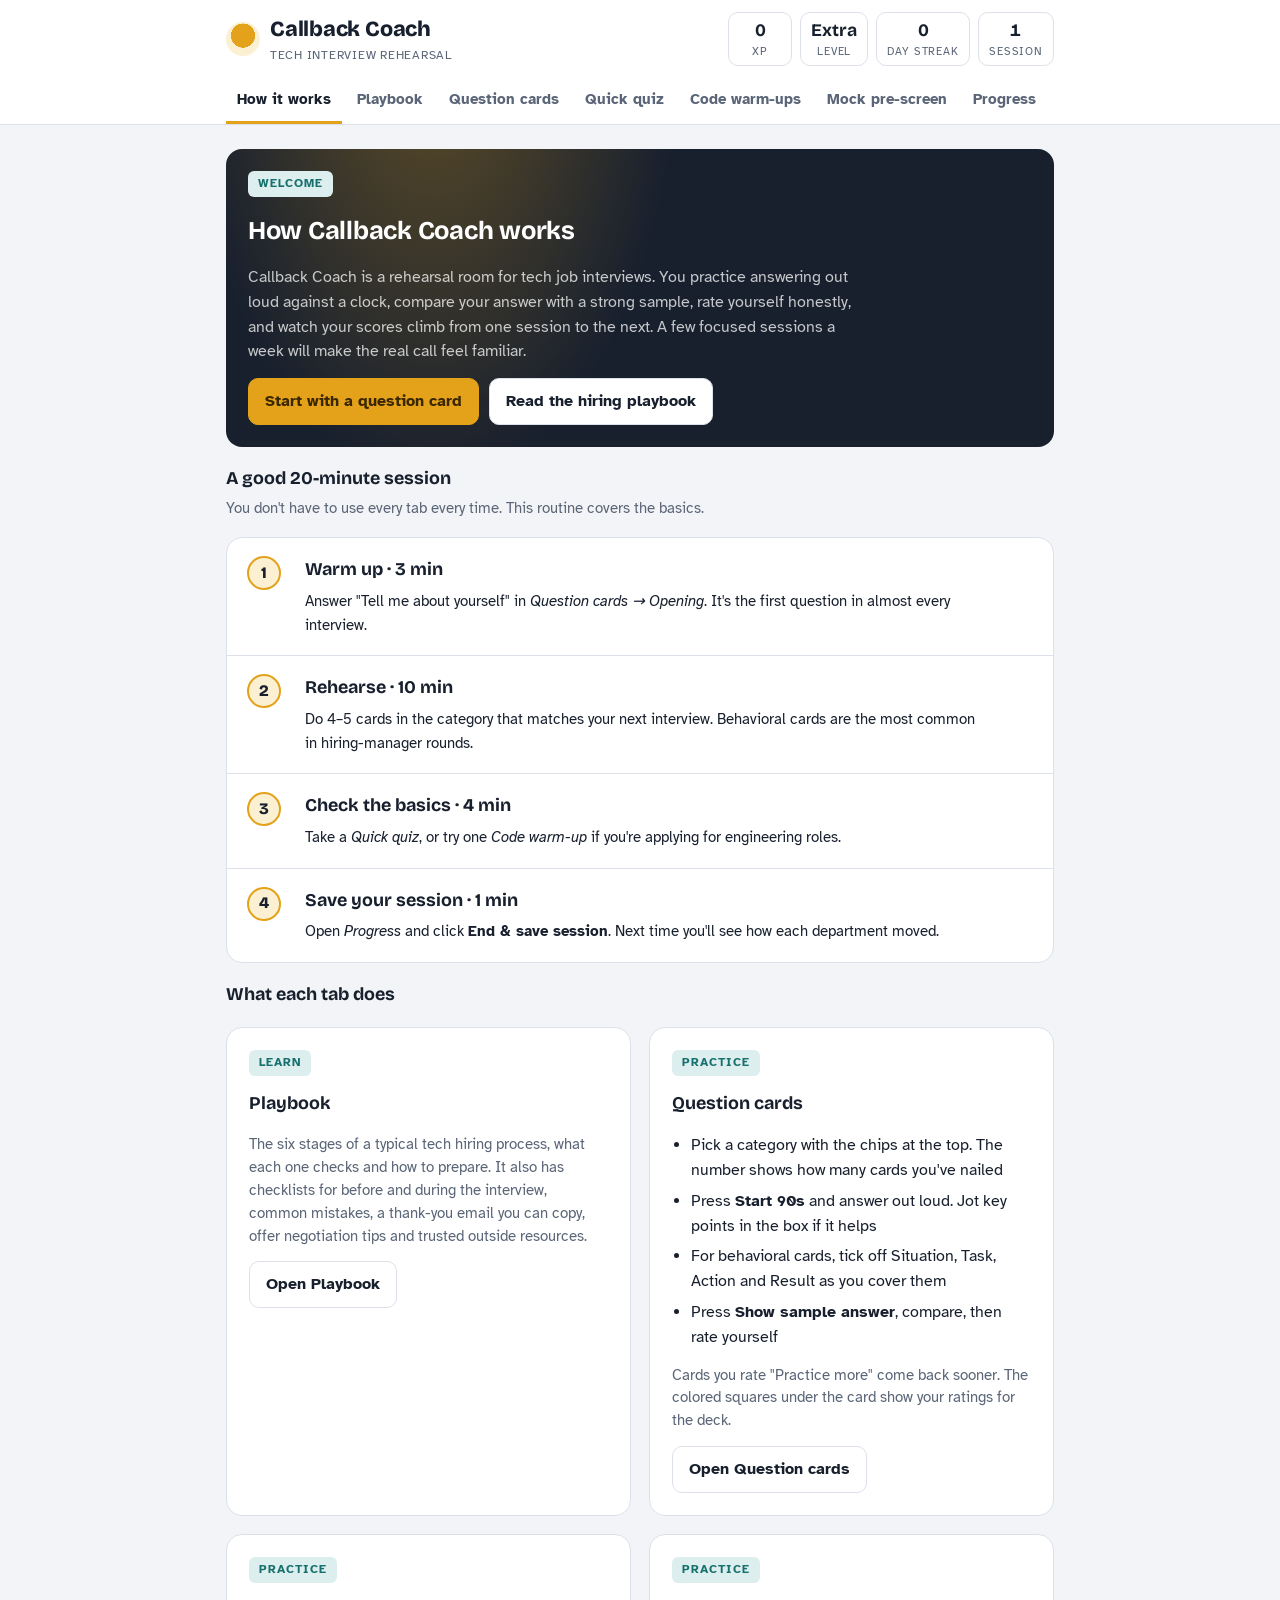
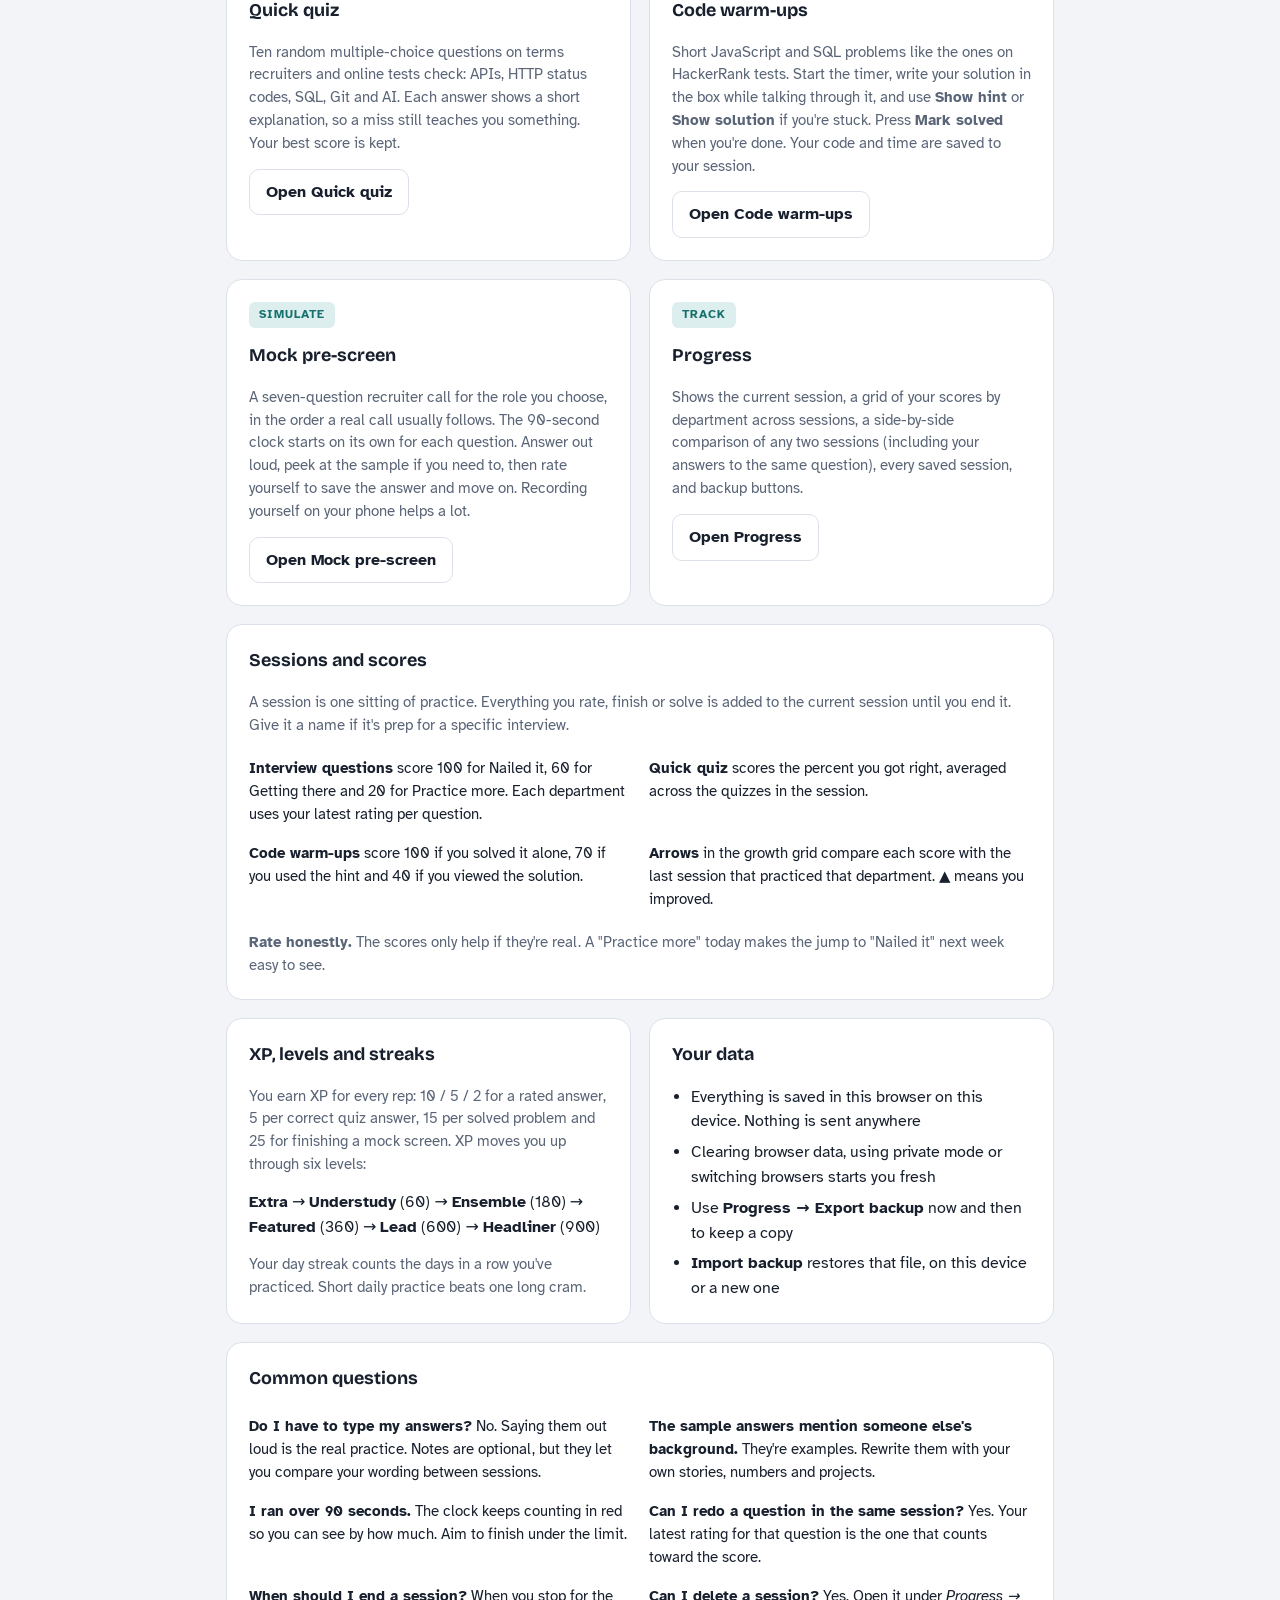
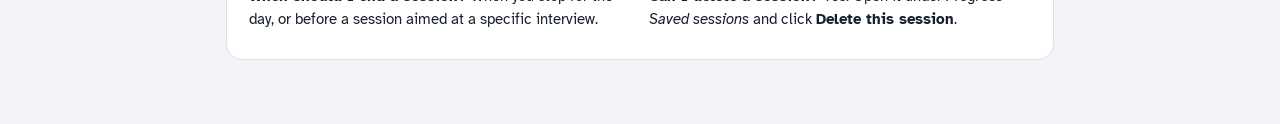
==== commit 47f9a9be: "new files" ====
--- a/index.html
+++ b/index.html
@@ -1,150 +1,14 @@
-<!doctype html><html><head><meta charset=utf8><meta name=viewport content="width=device-width,initial-scale=1,viewport-fit=cover"><style>:root{color-scheme:light;box-sizing:border-box;padding-top:env(safe-area-inset-top,0px);padding-bottom:env(safe-area-inset-bottom,0px)}html{scroll-padding-top:env(safe-area-inset-top,0px)}body{margin:0;padding:0;font:14px -apple-system,BlinkMacSystemFont,sans-serif;background:#fff;color:#000}img{max-width:100%}[hidden]:not([hidden=until-found i]){display:none!important}</style></head><body>
+<!doctype html>
+<html lang="en">
+<head>
+<meta charset="utf-8">
+<meta name="viewport" content="width=device-width,initial-scale=1,viewport-fit=cover">
 <title>Callback Coach</title>
 <meta name="claude:viewport-fit-sides" content="cover">
 <link rel="stylesheet" href="https://fonts.googleapis.com/css2?family=Bricolage+Grotesque:opsz,wght@12..96,500;12..96,700;12..96,800&family=Atkinson+Hyperlegible:wght@400;700&family=JetBrains+Mono:wght@400;600&display=swap">
-<style>
-/* Layout: a rehearsal room. Sticky "call board" header, tabbed stations, one focused card at a time. */
-:root{
-  --bg:#F2F4F7; --surface:#FFFFFF; --ink:#18202E; --muted:#5A6577; --line:#DCE1E9;
-  --spot:#E3A21A; --spot-ink:#3A2700; --spot-soft:#FCF0D2;
-  --teal:#17706E; --teal-soft:#DCEFEE;
-  --good:#1E8A4C; --mid:#B7791F; --low:#B4413A;
-  --code-bg:#1C2433; --code-fg:#E6EBF2;
-  --display:"Bricolage Grotesque", "Segoe UI", system-ui, sans-serif;
-  --body:"Atkinson Hyperlegible", "Segoe UI", system-ui, sans-serif;
-  --mono:"JetBrains Mono", ui-monospace, Menlo, Consolas, monospace;
-}
-@media (prefers-color-scheme: dark){:root:not([data-theme="light"]){
-  --bg:#11151D; --surface:#1A202B; --ink:#E9EDF3; --muted:#9AA5B6; --line:#2C3443;
-  --spot:#F0B53A; --spot-ink:#2A1C00; --spot-soft:#3A2E14;
-  --teal:#4FB8B4; --teal-soft:#16302F;
-  --good:#4CC17E; --mid:#E0A548; --low:#E4766E;
-  --code-bg:#0B0F16; --code-fg:#E6EBF2; color-scheme:dark}}
-:root[data-theme="dark"]{
-  --bg:#11151D; --surface:#1A202B; --ink:#E9EDF3; --muted:#9AA5B6; --line:#2C3443;
-  --spot:#F0B53A; --spot-ink:#2A1C00; --spot-soft:#3A2E14;
-  --teal:#4FB8B4; --teal-soft:#16302F;
-  --good:#4CC17E; --mid:#E0A548; --low:#E4766E;
-  --code-bg:#0B0F16; --code-fg:#E6EBF2; color-scheme:dark}
-*{box-sizing:border-box}
-body{background:var(--bg);color:var(--ink);font-family:var(--body);font-size:16px;line-height:1.55}
-body::before{content:"";position:fixed;inset:0 0 auto;height:env(safe-area-inset-top,0px);z-index:10;background:var(--surface)}
-.wrap{max-width:860px;margin:0 auto;padding-left:max(16px,env(safe-area-inset-left,0px));padding-right:max(16px,env(safe-area-inset-right,0px))}
-header{position:sticky;top:env(safe-area-inset-top,0px);z-index:5;background:var(--surface);border-bottom:1px solid var(--line)}
-.bar{display:flex;align-items:center;justify-content:space-between;gap:12px;flex-wrap:wrap;padding-block:12px}
-.brand{display:flex;align-items:center;gap:10px}
-.lamp{width:34px;height:34px;border-radius:50%;background:radial-gradient(circle at 50% 40%,var(--spot) 0 45%,transparent 46%),var(--spot-soft);flex:none}
-.brand h1{font-family:var(--display);font-weight:800;font-size:1.35rem;margin:0;letter-spacing:-.01em}
-.brand small{display:block;color:var(--muted);font-size:.78rem;letter-spacing:.06em;text-transform:uppercase}
-.stats{display:flex;gap:8px;flex-wrap:wrap}
-.stat{display:flex;flex-direction:column;align-items:center;min-width:64px;padding:4px 10px;border:1px solid var(--line);border-radius:10px}
-.stat b{font-family:var(--display);font-size:1.1rem;font-variant-numeric:tabular-nums}
-.stat span{font-size:.68rem;text-transform:uppercase;letter-spacing:.08em;color:var(--muted)}
-nav{display:flex;gap:4px;overflow-x:auto;padding-bottom:0}
-nav button{font:inherit;font-weight:700;background:none;border:0;color:var(--muted);padding:10px 14px;border-bottom:3px solid transparent;cursor:pointer;white-space:nowrap}
-nav button[aria-selected="true"]{color:var(--ink);border-bottom-color:var(--spot)}
-main{padding-block:24px 64px}
-section[role=tabpanel]{display:flex;flex-direction:column;gap:18px}
-h2{font-family:var(--display);font-weight:700;font-size:1.6rem;margin:0;text-wrap:balance;letter-spacing:-.01em}
-.lede{color:var(--muted);margin:0;max-width:62ch}
-.chips{display:flex;gap:8px;flex-wrap:wrap}
-.chip{font:inherit;font-size:.9rem;border:1px solid var(--line);background:var(--surface);color:var(--ink);padding:6px 12px;border-radius:999px;cursor:pointer}
-.chip[aria-pressed="true"]{background:var(--ink);color:var(--surface);border-color:var(--ink)}
-.chip .n{opacity:.6;font-variant-numeric:tabular-nums;margin-left:4px}
-.card{background:var(--surface);border:1px solid var(--line);border-radius:16px;padding:22px;display:flex;flex-direction:column;gap:14px;min-width:0}
-.cardtop{display:flex;justify-content:space-between;align-items:center;gap:10px;flex-wrap:wrap}
-.tag{font-size:.72rem;font-weight:700;text-transform:uppercase;letter-spacing:.09em;color:var(--teal);background:var(--teal-soft);padding:4px 10px;border-radius:6px}
-.count{color:var(--muted);font-size:.85rem;font-variant-numeric:tabular-nums}
-.q{font-family:var(--display);font-weight:700;font-size:1.45rem;line-height:1.25;margin:0;text-wrap:balance}
-.want{color:var(--muted);margin:0}
-.want b{color:var(--ink)}
-textarea{width:100%;min-height:110px;font:inherit;font-size:.95rem;padding:12px;border:1px solid var(--line);border-radius:10px;background:var(--bg);color:var(--ink);resize:vertical}
-textarea.code{font-family:var(--mono);font-size:.85rem;min-height:140px}
-.row{display:flex;gap:10px;flex-wrap:wrap;align-items:center}
-.btn{font:inherit;font-weight:700;padding:10px 16px;border-radius:10px;border:1px solid var(--line);background:var(--surface);color:var(--ink);cursor:pointer}
-.btn:hover{border-color:var(--ink)}
-.btn.primary{background:var(--spot);border-color:var(--spot);color:var(--spot-ink)}
-.btn.primary:hover{filter:brightness(1.05)}
-.btn.ghost{border-color:transparent;background:none;color:var(--muted)}
-.btn:disabled{opacity:.45;cursor:default}
-button:focus-visible,textarea:focus-visible,select:focus-visible{outline:3px solid var(--teal);outline-offset:2px}
-.timer{display:flex;align-items:center;gap:10px;margin-left:auto}
-.clock{font-family:var(--mono);font-weight:600;font-size:1.05rem;font-variant-numeric:tabular-nums;min-width:4.2ch;text-align:right}
-.ring{width:30px;height:30px;transform:rotate(-90deg)}
-.ring circle{fill:none;stroke-width:4}
-.ring .trk{stroke:var(--line)} .ring .val{stroke:var(--spot);transition:stroke-dashoffset .9s linear}
-.clock.over{color:var(--low)}
-.sample{border-left:4px solid var(--spot);background:var(--spot-soft);padding:14px 16px;border-radius:0 10px 10px 0;white-space:pre-line}
-.sample h4{margin:0 0 6px;font-size:.75rem;text-transform:uppercase;letter-spacing:.09em}
-.tip{font-size:.92rem;color:var(--muted)}
-.star{display:grid;grid-template-columns:repeat(4,minmax(0,1fr));gap:8px}
-.star label{display:flex;flex-direction:column;gap:2px;border:1px solid var(--line);border-radius:10px;padding:8px 10px;cursor:pointer;font-size:.82rem;color:var(--muted)}
-.star label b{font-family:var(--display);font-size:1.15rem;color:var(--ink)}
-.star input{position:absolute;opacity:0;pointer-events:none}
-.star label:has(input:checked){border-color:var(--teal);background:var(--teal-soft)}
-.rate{display:grid;grid-template-columns:repeat(3,minmax(0,1fr));gap:8px}
-.rate button{font:inherit;padding:10px;border-radius:10px;border:1px solid var(--line);background:var(--surface);color:var(--ink);cursor:pointer;font-weight:700;display:flex;flex-direction:column;align-items:center;gap:2px}
-.rate button small{font-weight:400;color:var(--muted);font-size:.78rem}
-.rate .g:hover{border-color:var(--good)} .rate .m:hover{border-color:var(--mid)} .rate .l:hover{border-color:var(--low)}
-.dots{display:flex;gap:4px;flex-wrap:wrap}
-.dot{width:12px;height:12px;border-radius:3px;background:var(--line)}
-.dot.g{background:var(--good)} .dot.m{background:var(--mid)} .dot.l{background:var(--low)} .dot.cur{outline:2px solid var(--ink);outline-offset:1px}
-.opts{display:flex;flex-direction:column;gap:8px}
-.opt{font:inherit;text-align:left;padding:12px 14px;border:1px solid var(--line);border-radius:10px;background:var(--surface);color:var(--ink);cursor:pointer;display:flex;gap:10px;align-items:baseline}
-.opt .k{font-family:var(--mono);font-size:.8rem;color:var(--muted)}
-.opt.right{border-color:var(--good);background:color-mix(in srgb,var(--good) 12%,var(--surface))}
-.opt.wrong{border-color:var(--low);background:color-mix(in srgb,var(--low) 12%,var(--surface))}
-.feedback{padding:12px 14px;border-radius:10px;background:var(--bg)}
-.feedback b.ok{color:var(--good)} .feedback b.no{color:var(--low)}
-.meter{height:8px;background:var(--line);border-radius:99px;overflow:hidden}
-.meter i{display:block;height:100%;background:var(--spot);border-radius:99px;transition:width .3s}
-pre{margin:0;background:var(--code-bg);color:var(--code-fg);padding:14px 16px;border-radius:10px;overflow-x:auto;font-family:var(--mono);font-size:.84rem;line-height:1.55}
-code{font-family:var(--mono);font-size:.88em;background:var(--bg);padding:1px 5px;border-radius:4px}
-.plist{display:grid;grid-template-columns:repeat(2,minmax(0,1fr));gap:10px}
-.pitem{font:inherit;text-align:left;border:1px solid var(--line);background:var(--surface);color:var(--ink);border-radius:12px;padding:12px 14px;cursor:pointer;display:flex;justify-content:space-between;align-items:center;gap:8px}
-.pitem[aria-current="true"]{border-color:var(--spot);box-shadow:0 0 0 2px var(--spot-soft)}
-.pitem small{display:block;color:var(--muted);font-size:.78rem}
-.badge{font-size:.7rem;font-weight:700;letter-spacing:.06em;text-transform:uppercase;padding:3px 8px;border-radius:6px;background:var(--bg);color:var(--muted);flex:none}
-.badge.done{background:color-mix(in srgb,var(--good) 18%,transparent);color:var(--good)}
-select{font:inherit;padding:9px 12px;border-radius:10px;border:1px solid var(--line);background:var(--surface);color:var(--ink)}
-.stage{background:var(--ink);color:var(--surface);border-radius:16px;padding:22px;display:flex;flex-direction:column;gap:14px;position:relative;overflow:hidden}
-.stage::after{content:"";position:absolute;inset:-40% 40% auto -10%;height:180%;background:radial-gradient(ellipse at top,color-mix(in srgb,var(--spot) 35%,transparent),transparent 60%);pointer-events:none}
-.stage > *{position:relative;z-index:1}
-.stage .lede{color:color-mix(in srgb,var(--surface) 75%,transparent)}
-.stage h2{color:var(--surface)}
-.checklist{margin:0;padding-left:1.2em;display:flex;flex-direction:column;gap:6px}
-.toast{position:fixed;left:50%;bottom:calc(20px + env(safe-area-inset-bottom,0px));transform:translateX(-50%) translateY(20px);background:var(--ink);color:var(--surface);padding:10px 16px;border-radius:999px;font-weight:700;opacity:0;transition:.25s;pointer-events:none;z-index:20}
-.toast.show{opacity:1;transform:translateX(-50%) translateY(0)}
-.sum{display:grid;grid-template-columns:repeat(3,minmax(0,1fr));gap:10px}
-.sum div{border:1px solid var(--line);border-radius:12px;padding:12px;text-align:center}
-.sum b{display:block;font-family:var(--display);font-size:1.6rem;font-variant-numeric:tabular-nums}
-.sum span{font-size:.78rem;color:var(--muted)}
-h3{font-family:var(--display);font-weight:700;font-size:1.12rem;margin:0}
-.card h3{margin-bottom:2px}
-.stages{display:flex;flex-direction:column;gap:0;border:1px solid var(--line);border-radius:16px;background:var(--surface);overflow:hidden}
-.stg{display:grid;grid-template-columns:44px minmax(0,1fr);gap:14px;padding:18px 20px;border-top:1px solid var(--line)}
-.stg:first-child{border-top:0}
-.stg p{margin:6px 0 0;font-size:.95rem;max-width:68ch}
-.sn{width:34px;height:34px;border-radius:50%;display:grid;place-items:center;font-family:var(--display);font-weight:800;background:var(--spot-soft);color:var(--ink);border:2px solid var(--spot)}
-.grid2{display:grid;grid-template-columns:repeat(2,minmax(0,1fr));gap:18px}
-.grid2.tight{gap:4px 18px}
-.grid2.tight p{margin:6px 0;font-size:.93rem}
-.email{white-space:pre-wrap;background:var(--bg);color:var(--ink);font-family:var(--body);font-size:.92rem;border:1px solid var(--line)}
-.res{display:grid;grid-template-columns:repeat(3,minmax(0,1fr));gap:10px}
-.res a{display:flex;flex-direction:column;gap:2px;padding:12px;border:1px solid var(--line);border-radius:10px;color:var(--teal);font-weight:700;text-decoration:none}
-.res a:hover{border-color:var(--teal)}
-.res small{color:var(--muted);font-weight:400}
-@media (max-width:720px){.grid2,.res{grid-template-columns:1fr}}
-@media (max-width:560px){
-  .star{grid-template-columns:repeat(2,minmax(0,1fr))}
-  .plist{grid-template-columns:1fr}
-  .q{font-size:1.25rem}
-  .timer{margin-left:0}
-  .stat{min-width:56px}
-}
-@media (prefers-reduced-motion:reduce){*{transition:none!important}}
-</style>
-
+<link rel="stylesheet" href="styles.css">
+</head>
+<body>
 <header>
   <div class="wrap">
     <div class="bar">
@@ -153,19 +17,102 @@
         <div class="stat"><b id="xp">0</b><span>XP</span></div>
         <div class="stat"><b id="lvl">Extra</b><span>Level</span></div>
         <div class="stat"><b id="streak">0</b><span>Day streak</span></div>
+        <button class="stat link" id="sessStat" title="Open Progress"><b id="sess">1</b><span>Session</span></button>
       </div>
     </div>
     <nav role="tablist" aria-label="Practice stations">
+      <button role="tab" id="t-guide" aria-selected="false" data-tab="guide">How it works</button>
       <button role="tab" id="t-playbook" aria-selected="true" data-tab="playbook">Playbook</button>
       <button role="tab" id="t-practice" aria-selected="false" data-tab="practice">Question cards</button>
       <button role="tab" id="t-quiz" aria-selected="false" data-tab="quiz">Quick quiz</button>
       <button role="tab" id="t-code" aria-selected="false" data-tab="code">Code warm-ups</button>
       <button role="tab" id="t-mock" aria-selected="false" data-tab="mock">Mock pre-screen</button>
+      <button role="tab" id="t-progress" aria-selected="false" data-tab="progress">Progress</button>
     </nav>
   </div>
 </header>
 
 <main class="wrap">
+  <!-- GUIDE -->
+  <section role="tabpanel" id="p-guide" aria-labelledby="t-guide" hidden>
+    <div class="stage">
+      <span class="tag" style="align-self:flex-start">Welcome</span>
+      <h2>How Callback Coach works</h2>
+      <p class="lede">Callback Coach is a rehearsal room for tech job interviews. You practice answering out loud against a clock, compare your answer with a strong sample, rate yourself honestly, and watch your scores climb from one session to the next. A few focused sessions a week will make the real call feel familiar.</p>
+      <div class="row"><button class="btn primary" data-go="practice">Start with a question card</button><button class="btn" data-go="playbook">Read the hiring playbook</button></div>
+    </div>
+
+    <div><h3>A good 20-minute session</h3>
+    <p class="tip" style="margin:4px 0 0">You don't have to use every tab every time. This routine covers the basics.</p></div>
+    <div class="stages">
+      <div class="stg"><span class="sn">1</span><div><h3>Warm up · 3 min</h3><p>Answer "Tell me about yourself" in <i>Question cards → Opening</i>. It's the first question in almost every interview.</p></div></div>
+      <div class="stg"><span class="sn">2</span><div><h3>Rehearse · 10 min</h3><p>Do 4–5 cards in the category that matches your next interview. Behavioral cards are the most common in hiring-manager rounds.</p></div></div>
+      <div class="stg"><span class="sn">3</span><div><h3>Check the basics · 4 min</h3><p>Take a <i>Quick quiz</i>, or try one <i>Code warm-up</i> if you're applying for engineering roles.</p></div></div>
+      <div class="stg"><span class="sn">4</span><div><h3>Save your session · 1 min</h3><p>Open <i>Progress</i> and click <b>End &amp; save session</b>. Next time you'll see how each department moved.</p></div></div>
+    </div>
+
+    <div><h3>What each tab does</h3></div>
+    <div class="grid2">
+      <div class="card"><span class="tag" style="align-self:flex-start">Learn</span><h3>Playbook</h3>
+        <p class="tip" style="margin:0">The six stages of a typical tech hiring process, what each one checks and how to prepare. It also has checklists for before and during the interview, common mistakes, a thank-you email you can copy, offer negotiation tips and trusted outside resources.</p>
+        <div class="row"><button class="btn" data-go="playbook">Open Playbook</button></div></div>
+      <div class="card"><span class="tag" style="align-self:flex-start">Practice</span><h3>Question cards</h3>
+        <ul class="checklist">
+          <li>Pick a category with the chips at the top. The number shows how many cards you've nailed</li>
+          <li>Press <b>Start 90s</b> and answer out loud. Jot key points in the box if it helps</li>
+          <li>For behavioral cards, tick off Situation, Task, Action and Result as you cover them</li>
+          <li>Press <b>Show sample answer</b>, compare, then rate yourself</li>
+        </ul>
+        <p class="tip" style="margin:0">Cards you rate "Practice more" come back sooner. The colored squares under the card show your ratings for the deck.</p>
+        <div class="row"><button class="btn" data-go="practice">Open Question cards</button></div></div>
+      <div class="card"><span class="tag" style="align-self:flex-start">Practice</span><h3>Quick quiz</h3>
+        <p class="tip" style="margin:0">Ten random multiple-choice questions on terms recruiters and online tests check: APIs, HTTP status codes, SQL, Git and AI. Each answer shows a short explanation, so a miss still teaches you something. Your best score is kept.</p>
+        <div class="row"><button class="btn" data-go="quiz">Open Quick quiz</button></div></div>
+      <div class="card"><span class="tag" style="align-self:flex-start">Practice</span><h3>Code warm-ups</h3>
+        <p class="tip" style="margin:0">Short JavaScript and SQL problems like the ones on HackerRank tests. Start the timer, write your solution in the box while talking through it, and use <b>Show hint</b> or <b>Show solution</b> if you're stuck. Press <b>Mark solved</b> when you're done. Your code and time are saved to your session.</p>
+        <div class="row"><button class="btn" data-go="code">Open Code warm-ups</button></div></div>
+      <div class="card"><span class="tag" style="align-self:flex-start">Simulate</span><h3>Mock pre-screen</h3>
+        <p class="tip" style="margin:0">A seven-question recruiter call for the role you choose, in the order a real call usually follows. The 90-second clock starts on its own for each question. Answer out loud, peek at the sample if you need to, then rate yourself to save the answer and move on. Recording yourself on your phone helps a lot.</p>
+        <div class="row"><button class="btn" data-go="mock">Open Mock pre-screen</button></div></div>
+      <div class="card"><span class="tag" style="align-self:flex-start">Track</span><h3>Progress</h3>
+        <p class="tip" style="margin:0">Shows the current session, a grid of your scores by department across sessions, a side-by-side comparison of any two sessions (including your answers to the same question), every saved session, and backup buttons.</p>
+        <div class="row"><button class="btn" data-go="progress">Open Progress</button></div></div>
+    </div>
+
+    <div class="card"><h3>Sessions and scores</h3>
+      <p class="tip" style="margin:0">A session is one sitting of practice. Everything you rate, finish or solve is added to the current session until you end it. Give it a name if it's prep for a specific interview.</p>
+      <div class="grid2 tight">
+        <p><b>Interview questions</b> score 100 for Nailed it, 60 for Getting there and 20 for Practice more. Each department uses your latest rating per question.</p>
+        <p><b>Quick quiz</b> scores the percent you got right, averaged across the quizzes in the session.</p>
+        <p><b>Code warm-ups</b> score 100 if you solved it alone, 70 if you used the hint and 40 if you viewed the solution.</p>
+        <p><b>Arrows</b> in the growth grid compare each score with the last session that practiced that department. ▲ means you improved.</p>
+      </div>
+      <p class="tip" style="margin:0"><b>Rate honestly.</b> The scores only help if they're real. A "Practice more" today makes the jump to "Nailed it" next week easy to see.</p></div>
+
+    <div class="grid2">
+      <div class="card"><h3>XP, levels and streaks</h3>
+        <p class="tip" style="margin:0">You earn XP for every rep: 10 / 5 / 2 for a rated answer, 5 per correct quiz answer, 15 per solved problem and 25 for finishing a mock screen. XP moves you up through six levels:</p>
+        <p style="margin:0"><b>Extra</b> → <b>Understudy</b> (60) → <b>Ensemble</b> (180) → <b>Featured</b> (360) → <b>Lead</b> (600) → <b>Headliner</b> (900)</p>
+        <p class="tip" style="margin:0">Your day streak counts the days in a row you've practiced. Short daily practice beats one long cram.</p></div>
+      <div class="card"><h3>Your data</h3>
+        <ul class="checklist">
+          <li>Everything is saved in this browser on this device. Nothing is sent anywhere</li>
+          <li>Clearing browser data, using private mode or switching browsers starts you fresh</li>
+          <li>Use <b>Progress → Export backup</b> now and then to keep a copy</li>
+          <li><b>Import backup</b> restores that file, on this device or a new one</li>
+        </ul></div>
+    </div>
+
+    <div class="card"><h3>Common questions</h3>
+      <div class="grid2 tight">
+        <p><b>Do I have to type my answers?</b> No. Saying them out loud is the real practice. Notes are optional, but they let you compare your wording between sessions.</p>
+        <p><b>The sample answers mention someone else's background.</b> They're examples. Rewrite them with your own stories, numbers and projects.</p>
+        <p><b>I ran over 90 seconds.</b> The clock keeps counting in red so you can see by how much. Aim to finish under the limit.</p>
+        <p><b>Can I redo a question in the same session?</b> Yes. Your latest rating for that question is the one that counts toward the score.</p>
+        <p><b>When should I end a session?</b> When you stop for the day, or before a session aimed at a specific interview.</p>
+        <p><b>Can I delete a session?</b> Yes. Open it under <i>Progress → Saved sessions</i> and click <b>Delete this session</b>.</p>
+      </div></div>
+  </section>
   <!-- PLAYBOOK -->
   <section role="tabpanel" id="p-playbook" aria-labelledby="t-playbook">
     <div><h2>How tech hiring actually works</h2>
@@ -288,321 +235,16 @@
   <section role="tabpanel" id="p-mock" aria-labelledby="t-mock" hidden>
     <div id="mock"></div>
   </section>
+
+  <!-- PROGRESS -->
+  <section role="tabpanel" id="p-progress" aria-labelledby="t-progress" hidden>
+    <div><h2>Track your growth</h2>
+    <p class="lede">Everything you rate, finish or solve is saved to the current session, including the notes you typed and how long you took. End the session when you're done for the day, start a fresh one next time, and compare how each department moves.</p></div>
+    <div id="prog"></div>
+  </section>
 </main>
 <div class="toast" id="toast" role="status"></div>
 
-<script>
-/* ---------- DATA ---------- */
-const CATS = {
-  opening:"Opening", behavioral:"Behavioral", logistics:"Logistics",
-  swe:"Software engineer", ai:"AI / prompt", cs:"Customer success", se:"Solutions engineer"
-};
-const QS = [
- {id:"o1",c:"opening",q:"Tell me about yourself.",want:"A short story of past, present and future that ends with why you fit this job.",a:"I've spent most of my career in hospitality and operations in New York. Most recently I managed service across four venues at The Hospitality Department in the Martinique Hotel, and before that I was a front of house manager at Eataly Flatiron and worked in customer experience at Goldbelly.\n\nIn March 2026 I joined Pursuit's AI Native Fellowship. I've been building real products there, including Ask BPL, an AI assistant that helps Brooklyn Public Library staff find answers in their policies.\n\nI'm looking for a role where I can combine understanding people with building and teaching AI tools. That's why this role caught my eye.",tip:"Have a 30-second version ready too. Some recruiters cut in early."},
- {id:"o2",c:"opening",q:"Why do you want to work in tech?",want:"Real motivation, not just \"it pays well.\"",a:"In every job I've had, I was the person fixing the process: the reservation system, the scheduling, the handoffs between teams. I love solving the problem behind the problem. AI tools now let me build those fixes myself, and Pursuit gave me the structure to do it seriously.",tip:"Tie it to a concrete moment you remember."},
- {id:"o3",c:"opening",q:"Why this company?",want:"Proof you did your homework.",a:"I've been following [company] because of [specific product, mission or recent news]. I really connect with [a value from their site]. With my background in [customer experience / training / the arts], I think I could help with [something from the job post].",tip:"Research this before every call. One specific detail beats three general ones."},
- {id:"o4",c:"opening",q:"Why this role?",want:"A clear match between the job post and your experience.",a:"The posting talks about [two duties from the post]. That's what I've done for years in hospitality and training, just with guests and staff instead of users. Now I can also handle the technical side, since I've built and shipped AI tools, so I can speak to both the customer and the engineering team.",tip:"Quote two phrases from the job post back to them."},
- {id:"o5",c:"opening",q:"Walk me through your resume.",want:"Time order, one or two sentences per role, each connected to the next.",a:"I started in performing arts as an actor and puppeteer, and became a licensed massage therapist running my own practice, which taught me marketing, finances and clients. In restaurants I moved into management at Union Square Hospitality Group, Eataly and The Hospitality Department, and I trained staff and wrote training books along the way. At Goldbelly and RH I did customer experience remotely. Each role pulled me closer to systems and technology, which led me to Pursuit.",tip:"Keep it under two minutes. Stop on the role that leads into this job."},
- {id:"o6",c:"opening",q:"What's a project you're proud of?",want:"Something real, your specific part, and the impact.",a:"Ask BPL, my capstone. My team of four built an AI assistant for Brooklyn Public Library staff. Staff ask a policy question in plain English and get an answer drawn from the library's actual policy documents. It's for a real client with real users, so accuracy matters. My part was [your contribution].",tip:"Backup: the feature your team shipped on Excalidraw's open-source codebase."},
- {id:"b1",c:"behavioral",star:1,q:"Tell me about a time you dealt with an unhappy customer.",want:"Empathy, ownership and a good outcome.",a:"S: At Eataly, a guest was upset because [what went wrong].\nT: As the manager on the floor, it was on me to fix it.\nA: I listened without interrupting, apologized, and told them exactly what I'd do. Then I [your fix].\nR: They [came back / left a good review]. Most angry customers want to feel heard first.",tip:"Add a tech link: \"Users get frustrated with software too, and it's the same skill.\""},
- {id:"b2",c:"behavioral",star:1,q:"Tell me about a time you led a team under pressure.",want:"Calm leadership with clear communication.",a:"S: I've been a float captain for the Macy's Thanksgiving Day Parade for nine years.\nT: I organize my team, walk the route and get the float through the finish line for the live NBC broadcast.\nA: One year [a specific challenge], so I [briefed the team / reassigned roles / stayed calm].\nR: We hit our mark on live TV. When there's no second take, preparation and clear communication are everything.",tip:"This story is memorable. Use it."},
- {id:"b3",c:"behavioral",star:1,q:"Tell me about a conflict with a coworker or teammate.",want:"You can disagree respectfully and still deliver.",a:"S: On a Pursuit team project, a teammate and I disagreed about [approach].\nT: We had a deadline and needed to agree.\nA: I asked to talk one-on-one, listened to their reasoning, and shared mine. We [compromised / tested both / asked the client].\nR: We shipped on time and worked better together after. Argue about the idea, not the person.",tip:"Never make the other person the villain."},
- {id:"b4",c:"behavioral",star:1,q:"Tell me about a time you failed or made a mistake.",want:"Honesty and what you changed afterward.",a:"S/T: [A real, moderate mistake: a scheduling error, a bug, a missed handoff.]\nA: I owned it right away, told my team, and fixed it by [action].\nR: Then I [changed a process or habit] so it wouldn't happen again.",tip:"Pick something real but not disastrous. Spend most of the time on the fix."},
- {id:"b5",c:"behavioral",star:1,q:"Tell me about a time you had to learn something new quickly.",want:"How you learn, not just that you did.",a:"When I started Pursuit, I'd never [used Git / worked in a large codebase]. Within weeks my team was shipping a feature on Excalidraw's open-source code. I learned by breaking it into small pieces, asking questions early, using AI to explain code, and then checking it myself.",tip:"Name your learning method. Teaching roles love this."},
- {id:"b6",c:"behavioral",star:1,q:"Tell me about a time you taught or trained someone.",want:"You can make complex things clear for others.",a:"S: In hospitality I trained new bartenders and servers, and I wrote the front-of-house training book.\nT: New hires needed to be floor-ready in [timeframe].\nA: I broke the job into short lessons, demonstrated, let them practice, and checked in after each shift.\nR: [Result: faster ramp-up, fewer mistakes]. The same approach works for teaching people new AI tools.",tip:"Great for AI enablement and customer success roles."},
- {id:"b7",c:"behavioral",star:1,q:"How do you handle many tasks at once?",want:"A real system you use.",a:"Running four venues at once at The Hospitality Department meant constant juggling. I'd [start each shift with a priorities list, delegate to leads, and check in at set times]. In tech I do the same with a task board or GitHub issues.",tip:"Describe the system, then one example."},
- {id:"l1",c:"logistics",q:"What are your salary expectations?",want:"A researched range, said calmly.",a:"Based on my research for this role in New York, I'm looking in the range of [low end] to [high end]. I'm flexible depending on the full package and growth opportunity.",tip:"NYC job posts must list a pay range by law. Start there."},
- {id:"l2",c:"logistics",q:"When can you start?",want:"A clear, honest date.",a:"I've wrapped up Pursuit's fellowship and I can start [date].",tip:"Know your answer before the call."},
- {id:"l3",c:"logistics",q:"Remote, hybrid or in-office?",want:"Flexibility plus your real preference.",a:"I'm based in Queens, so I'm happy with [your preference]. I've also worked fully remote before, at RH, so I'm comfortable with that setup.",tip:"Check the job post first so you aren't surprised."},
- {id:"l4",c:"logistics",q:"Why are you leaving hospitality?",want:"A positive reason, no complaints.",a:"I'm not running away from hospitality, I'm taking it with me. The best part of that work was solving problems for people, and tech lets me do that at a bigger scale.",tip:"Never criticize a past employer."},
- {id:"s1",c:"swe",q:"What happens when you type a URL into a browser?",want:"The basic flow in plain language.",a:"The browser looks up the site's address through DNS, which works like a phone book for the internet. It sends a request to that server, the server sends back HTML, CSS and JavaScript, and the browser turns that into the page you see.",tip:"Keep it simple unless they ask for more detail."},
- {id:"s2",c:"swe",q:"What's the difference between frontend and backend?",want:"A clear split, ideally with an analogy.",a:"Frontend is what the user sees and clicks: layout, buttons and forms. Backend is behind the scenes: the server, the database and the logic that saves and fetches data. In a restaurant, frontend is the dining room and backend is the kitchen.",tip:"Your restaurant analogies are a strength. Use them."},
- {id:"s3",c:"swe",q:"What is an API?",want:"A definition plus an example.",a:"An API is a set of rules that lets two programs talk to each other. One sends a request and the other sends back data. It's like a waiter: you don't walk into the kitchen, you give your order to the waiter and they bring back your food.",tip:"Mention an API you've actually used, like Google Maps in your hackathon app."},
- {id:"s4",c:"swe",q:"What is Git and why do teams use it?",want:"Branches, pull requests and review.",a:"Git tracks every change to code so you can see history and undo mistakes. Teams work on branches, then open a pull request so others can review before merging into main. I used that workflow on our Excalidraw feature.",tip:""},
- {id:"s5",c:"swe",q:"How do you debug a problem?",want:"A calm, step-by-step method.",a:"First I reproduce the bug. Then I read the error message and narrow down where it starts using console logs or dev tools. I change one thing at a time and test. If I'm stuck I search, ask AI to explain, or ask a teammate, and I always confirm the fix works.",tip:""},
- {id:"s6",c:"swe",q:"How do you use AI coding tools?",want:"Useful, but you stay responsible.",a:"I use them to explain unfamiliar code, draft boilerplate and brainstorm approaches. I treat the output like a first draft: I read it, test it and make sure I understand it before I commit it. AI speeds me up, but I'm responsible for the code.",tip:"More companies ask this every month."},
- {id:"a1",c:"ai",q:"What makes a good prompt?",want:"Role, context, task, format, examples, and what to do when unsure.",a:"A good prompt is clear and specific. It gives the AI a role, the context it needs, the exact task, the format I want back, and examples of good and bad answers. It also says what to do when the AI doesn't know, like \"say you're not sure instead of guessing.\"",tip:""},
- {id:"a2",c:"ai",q:"A prompt gives bad or inconsistent results. How do you fix it?",want:"A test-and-compare method, not guessing.",a:"I collect examples of the bad outputs to see the pattern. I check whether the prompt is vague, missing context or asking too much at once. Then I change one thing at a time and re-test on the same set of inputs so the comparison is fair.",tip:""},
- {id:"a3",c:"ai",q:"How do you know if an AI's answer is good?",want:"Test sets, rubrics, edge cases.",a:"I build a small test set of real questions with expected answers, then score outputs against a checklist: accurate, complete, right format and safe. On Ask BPL the key check is whether the answer matches the library's actual policy, because a wrong answer could cause real problems for staff.",tip:""},
- {id:"a4",c:"ai",q:"What is a hallucination, and how do you reduce it?",want:"Grounding, citations and permission to say \"I don't know.\"",a:"A hallucination is when the AI confidently makes something up. I reduce it by giving the AI real source material, telling it to only use that material, asking it to cite where the answer came from, and telling it to say \"I don't know\" when the answer isn't there.",tip:""},
- {id:"a5",c:"ai",q:"What is RAG?",want:"Retrieve first, then generate.",a:"RAG means retrieval-augmented generation. The system first searches your own documents for the relevant pieces, then gives those to the AI to answer from. That's how Ask BPL works: it pulls the right section of the library's policies, then the AI explains it in plain language.",tip:""},
- {id:"a6",c:"ai",q:"How would you teach a non-technical team to use an AI tool?",want:"An enablement mindset: start small, practice, follow up.",a:"I'd start with one task they already do every week and show how the tool helps with it. Then a short hands-on session where everyone tries it with their own work, a one-page cheat sheet, and office hours a week later to answer questions. I'd track who's using it and gather feedback to improve the training.",tip:"Lean on your teaching artist and staff-training background here."},
- {id:"a7",c:"ai",q:"When should you NOT use AI?",want:"Judgment and risk awareness.",a:"When a mistake would be costly and no human is checking, when a simple rule or regular code would be more reliable, or when the data is private and shouldn't go to an outside model. Sometimes a spreadsheet is the better answer.",tip:""},
- {id:"c1",c:"cs",q:"A customer says the integration stopped syncing this morning. What do you do?",want:"Empathy first, then logical troubleshooting.",a:"Reply right away: acknowledge the problem, apologize for the disruption, ask when it last worked and for a screenshot of any error, and promise an update time.\n\nThen: check the status page, confirm their API key or login hasn't expired (look for 401 errors), read the sync logs for the first failure, try to reproduce it in a test account, and escalate to engineering with details if it's a bug, keeping the customer updated.",tip:"Graders look for empathy, a next step and a promised update time."},
- {id:"c2",c:"cs",q:"How would you onboard a new customer to our product?",want:"A clear plan with milestones.",a:"I'd start with a kickoff call to learn their goals and what success looks like. Then a short setup plan with dates, a hands-on training session for their team, and a check-in after two weeks to see what's working. I'd watch usage and reach out early if adoption is slow.",tip:"This is like training new staff on opening day."},
- {id:"c3",c:"cs",q:"A customer wants a feature we don't have. What do you say?",want:"Honest, helpful, and you log the feedback.",a:"I'd thank them, ask what problem they're trying to solve, and share any workaround that exists today. I'd be honest that it isn't available, log the request for the product team with their use case, and follow up if it gets built.",tip:"Never promise a feature you can't guarantee."},
- {id:"c4",c:"cs",q:"A big account is using the product less and may not renew. What do you do?",want:"Proactive, data-informed retention.",a:"First I'd look at the usage data to see what dropped and when. Then I'd reach out to my main contact, not to sell, but to ask how things are going and what's changed on their side, like a new team lead or new goals. Based on that, I'd offer a refresher training, connect them with a feature that fits their new goals, or bring in support for any open issues. I'd set a check-in plan through renewal.",tip:"Interviewers want to hear that you act before the customer complains."},
- {id:"c5",c:"cs",q:"How do you prioritize when several customers need you at once?",want:"A clear triage method.",a:"I sort by impact and urgency: anything blocking a customer's business comes first, then deadlines, then routine requests. I tell each customer when they'll hear from me so nobody feels ignored. On a busy restaurant floor I did the same thing every night: the table with a problem gets you first, but everyone gets acknowledged.",tip:""},
- {id:"c6",c:"cs",q:"What metrics matter in customer success?",want:"You know how the role is measured.",a:"Retention and churn rate, net revenue retention, product adoption and usage, customer satisfaction scores like CSAT or NPS, time to first value during onboarding, and support ticket trends. Together they show whether customers are getting real value.",tip:"Know these terms by name. They come up often."},
- {id:"e1",c:"se",q:"Explain a technical concept to me as if I were a non-technical customer.",want:"Clarity, an analogy, and checking for understanding.",a:"Pick something you know well, like RAG: \"Imagine a new library staff member who's smart but hasn't read the policy binder. Instead of guessing, they look up the right page first and then answer. That's what our assistant does: it finds the relevant policy, then explains it in plain English.\" Then check in: \"Does that match how your team looks up answers today?\"",tip:"Practice this one out loud a lot. It's the core of solutions and enablement roles."},
- {id:"e2",c:"se",q:"Walk me through a demo of a product you've built.",want:"A story built around the user's problem, not a feature tour.",a:"Start with the problem: \"Library staff spend time digging through long policy documents.\" Show one realistic task end to end: ask a real question and get a sourced answer. Point out one detail that builds trust, like the citation. End with the impact and what you'd build next. Keep it to 5–10 minutes and leave time for questions.",tip:"Have Ask BPL ready to demo with a backup recording in case the live demo fails."},
- {id:"e3",c:"se",q:"A prospect asks a technical question you can't answer. What do you do?",want:"Honesty plus a reliable follow-up.",a:"I'd say: \"That's a great question, and I want to give you an accurate answer rather than guess. Let me confirm with our engineering team and get back to you by [day].\" Then I'd write it down, get the answer, and follow up when I said I would. Trust matters more than looking like you know everything.",tip:""},
- {id:"e4",c:"se",q:"How would you find out what a customer actually needs?",want:"Discovery questions, listening, and confirming.",a:"I'd ask open questions: What does your team do today? What's slow or frustrating? What would success look like six months from now? Who else is affected? Then I'd summarize what I heard back to them to confirm, before suggesting any solution.",tip:"Your hospitality instincts help here. Reading a table is discovery."},
- {id:"b8",c:"behavioral",star:1,q:"Tell me about a time you improved a process.",want:"You spot inefficiency and fix it with measurable results.",a:"S: At [venue], [a process] was slow or error-prone.\nT: I wanted to make it faster and more consistent for the team.\nA: I [mapped the steps, removed one, created a checklist or tool, trained the team on it].\nR: [Measurable result: saved time, fewer errors, better reviews].",tip:"Process improvement maps directly to implementation and AI ops roles."},
- {id:"b9",c:"behavioral",star:1,q:"Tell me about a time you used data to make a decision.",want:"You look at evidence, not just instinct.",a:"S: At [Goldbelly / Eataly], we noticed [a pattern: complaints, slow nights, staffing gaps].\nT: I needed to decide [what to change].\nA: I looked at [reservations, sales reports, ticket counts] and found [insight].\nR: We [changed X], which led to [result].",tip:"Even simple data counts: covers per night, ticket volume, review scores."},
- {id:"o7",c:"opening",q:"You're new to tech. Why should we hire you?",want:"Confidence about your transition.",a:"I'm newer to tech, but not new to work. I've managed four venues, trained staff and handled thousands of customers, which is client management and enablement under pressure. And I've shipped real AI tools, like Ask BPL for Brooklyn Public Library. I bring people skills that are hard to teach, and I've proven I can learn the technical side quickly.",tip:"Expect this question. Say it with confidence, not apology."},
- {id:"o8",c:"opening",q:"What questions do you have for us?",want:"Curiosity and real interest in the job.",a:"What does success look like in the first 90 days?\nWhat's the biggest challenge the team is working on right now?\nHow does the team use AI tools day to day?\nWhat do you enjoy most about working here?\nWhat are the next steps in the process?",tip:"Always ask at least two. Never say \"No, I think you covered everything.\""}
-];
-const QUIZ = [
- {q:"What does HTTP status 404 mean?",o:["Server error","Not found","Unauthorized","Created"],a:1,e:"404 means the page or resource doesn't exist."},
- {q:"What does HTTP status 500 mean?",o:["Something broke on the server","Request was bad","Success","Not logged in"],a:0,e:"500 is a server error: the problem is on their end."},
- {q:"Which status code means \"not logged in or bad credentials\"?",o:["403","200","401","201"],a:2,e:"401 Unauthorized. 403 means you're logged in but not allowed."},
- {q:"Which HTTP method is used to create new data?",o:["GET","POST","DELETE","HEAD"],a:1,e:"POST creates. GET reads, PUT/PATCH updates, DELETE removes."},
- {q:"Which SQL keyword filters rows?",o:["SELECT","FROM","WHERE","ORDER"],a:2,e:"WHERE filters rows, e.g. WHERE city = 'New York'."},
- {q:"Which SQL keyword removes duplicate results?",o:["UNIQUE","DISTINCT","GROUP","ONLY"],a:1,e:"SELECT DISTINCT city FROM station returns each city once."},
- {q:"What does JOIN do in SQL?",o:["Deletes a table","Combines rows from two tables","Sorts results","Counts rows"],a:1,e:"JOIN combines rows from two tables using a matching column."},
- {q:"Which Git command sends your commits to GitHub?",o:["git pull","git clone","git push","git add"],a:2,e:"git push sends commits up. git pull brings others' changes down."},
- {q:"What is a pull request?",o:["Downloading a repo","A request to review and merge your changes","Deleting a branch","Undoing a commit"],a:1,e:"A PR lets teammates review your branch before it merges into main."},
- {q:"What is an AI \"hallucination\"?",o:["A slow response","The AI confidently making something up","A crashed model","A long prompt"],a:1,e:"Grounding the AI in real sources helps reduce hallucinations."},
- {q:"What does RAG stand for?",o:["Random answer generation","Retrieval-augmented generation","Rapid AI grading","Rule-based agent"],a:1,e:"Search your documents first, then let the AI answer from them."},
- {q:"A lower temperature setting makes AI output…",o:["More creative","More consistent","Longer","Faster"],a:1,e:"Low temperature means less randomness and more consistent answers."},
- {q:"What is a context window?",o:["The chat sidebar","How much text the AI can see at once","A browser tab","A system error"],a:1,e:"It covers the prompt, documents and conversation the model can read."},
- {q:"What are tokens?",o:["Passwords","Chunks of text the AI reads and charges by","Cookies","API keys only"],a:1,e:"A token is roughly part of a word."},
- {q:"What is an API?",o:["A database","Rules that let two programs talk","A coding language","A web browser"],a:1,e:"Think of a waiter carrying orders between you and the kitchen."},
- {q:"What does DNS do?",o:["Stores passwords","Turns a website name into an address","Styles a page","Runs JavaScript"],a:1,e:"DNS is like a phone book for the internet."},
- {q:"Frontend vs backend: which handles the database?",o:["Frontend","Backend","Neither","CSS"],a:1,e:"Backend: server, database and logic. Frontend: what users see."},
- {q:"In STAR, what does the R stand for?",o:["Reason","Role","Result","Review"],a:2,e:"Situation, Task, Action, Result. End with a result, ideally a number."},
- {q:"What is the result of 7 % 2 in JavaScript?",o:["3.5","1","0","3"],a:1,e:"% gives the remainder. 7 divided by 2 is 3 remainder 1."},
- {q:"What are evals?",o:["Code reviews","Repeatable tests that measure an AI system","Job interviews","Error logs"],a:1,e:"Evals let you compare prompt versions fairly."}
-];
-const CODE = [
- {id:"k1",t:"Simple Array Sum",lvl:"Easy",task:"Given a list of numbers, return their total.",ex:"[1, 2, 3, 4, 10, 11]  →  31",starter:"function simpleArraySum(ar) {\n  // your code here\n}",hint:"Start a total at 0, loop through each number, and add it to the total.",sol:"function simpleArraySum(ar) {\n  let total = 0;\n  for (const n of ar) {\n    total += n;\n  }\n  return total;\n}"},
- {id:"k2",t:"Compare the Triplets",lvl:"Easy",task:"Alice and Bob each have three scores. Compare them position by position. The higher score gets a point, and ties get nothing. Return [alice, bob].",ex:"Alice [5, 6, 7], Bob [3, 6, 10]  →  [1, 1]",starter:"function compareTriplets(a, b) {\n  // your code here\n}",hint:"Keep two counters and loop i from 0 to 2, comparing a[i] and b[i].",sol:"function compareTriplets(a, b) {\n  let alice = 0, bob = 0;\n  for (let i = 0; i < 3; i++) {\n    if (a[i] > b[i]) alice++;\n    else if (a[i] < b[i]) bob++;\n  }\n  return [alice, bob];\n}"},
- {id:"k3",t:"Mini-Max Sum",lvl:"Easy",task:"Given 5 numbers, print the smallest and largest totals you can make by adding exactly 4 of them.",ex:"[1, 2, 3, 4, 5]  →  10 14",starter:"function miniMaxSum(arr) {\n  // your code here\n}",hint:"Add everything. Subtract the biggest number for the minimum and the smallest number for the maximum.",sol:"function miniMaxSum(arr) {\n  const total = arr.reduce((sum, n) => sum + n, 0);\n  const min = total - Math.max(...arr);\n  const max = total - Math.min(...arr);\n  console.log(min, max);\n}"},
- {id:"k4",t:"Birthday Cake Candles",lvl:"Easy",task:"A kid can only blow out the tallest candles. Count how many candles are the tallest.",ex:"[3, 2, 1, 3]  →  2",starter:"function birthdayCakeCandles(candles) {\n  // your code here\n}",hint:"Find the maximum with Math.max, then count how many equal it.",sol:"function birthdayCakeCandles(candles) {\n  const tallest = Math.max(...candles);\n  return candles.filter(c => c === tallest).length;\n}"},
- {id:"k5",t:"Staircase",lvl:"Easy",task:"Print a right-aligned staircase of # symbols with n steps.",ex:"n = 4\n   #\n  ##\n ###\n####",starter:"function staircase(n) {\n  // your code here\n}",hint:"For each row i from 1 to n, print (n - i) spaces followed by i # symbols. Try ' '.repeat().",sol:"function staircase(n) {\n  for (let i = 1; i <= n; i++) {\n    console.log(' '.repeat(n - i) + '#'.repeat(i));\n  }\n}"},
- {id:"k6",t:"Time Conversion",lvl:"Medium",task:"Convert a 12-hour time string to 24-hour time.",ex:"\"07:05:45PM\"  →  \"19:05:45\"\n\"12:00:00AM\"  →  \"00:00:00\"",starter:"function timeConversion(s) {\n  // your code here\n}",hint:"Split off the last two letters (AM/PM). Watch the edge cases: 12 AM becomes 00, and 12 PM stays 12.",sol:"function timeConversion(s) {\n  const period = s.slice(-2);\n  let [hh, mm, ss] = s.slice(0, -2).split(':');\n  let hour = parseInt(hh);\n\n  if (period === 'AM' && hour === 12) hour = 0;\n  if (period === 'PM' && hour !== 12) hour += 12;\n\n  return String(hour).padStart(2, '0') + ':' + mm + ':' + ss;\n}"},
- {id:"k7",t:"Revising the Select Query",lvl:"SQL",task:"From the CITY table, get all American cities (COUNTRYCODE 'USA') with a population over 100,000.",ex:"Columns: NAME, COUNTRYCODE, POPULATION",starter:"-- write your query\n",hint:"Use WHERE with two conditions joined by AND.",sol:"SELECT * FROM CITY\nWHERE COUNTRYCODE = 'USA' AND POPULATION > 100000;"},
- {id:"k8",t:"Weather Observation Station 3",lvl:"SQL",task:"From the STATION table, list cities that have an even ID number, with no duplicates.",ex:"Columns: ID, CITY",starter:"-- write your query\n",hint:"DISTINCT removes duplicates. MOD(ID, 2) = 0 checks for even numbers.",sol:"SELECT DISTINCT CITY FROM STATION\nWHERE MOD(ID, 2) = 0;"}
-];
-
-/* ---------- STATE ---------- */
-const KEY="callback-coach-v1";
-let S={xp:0,ratings:{},solved:{},days:[],quizBest:0};
-try{const raw=localStorage.getItem(KEY); if(raw) S=Object.assign(S,JSON.parse(raw));}catch(e){}
-function save(){try{localStorage.setItem(KEY,JSON.stringify(S));}catch(e){}}
-const $=s=>document.querySelector(s);
-const esc=s=>String(s).replace(/[&<>"]/g,c=>({"&":"&amp;","<":"&lt;",">":"&gt;",'"':"&quot;"}[c]));
-const LEVELS=[[0,"Extra"],[60,"Understudy"],[180,"Ensemble"],[360,"Featured"],[600,"Lead"],[900,"Headliner"]];
-function today(){const d=new Date();return d.getFullYear()+"-"+(d.getMonth()+1)+"-"+d.getDate();}
-function streak(){
-  const set=new Set(S.days); let n=0; const d=new Date();
-  if(!set.has(today())) d.setDate(d.getDate()-1);
-  while(set.has(d.getFullYear()+"-"+(d.getMonth()+1)+"-"+d.getDate())){n++;d.setDate(d.getDate()-1);}
-  return n;
-}
-function award(n,msg){
-  S.xp+=n; if(!S.days.includes(today())) S.days.push(today()); save(); renderStats();
-  toast("+"+n+" XP · "+msg);
-}
-function renderStats(){
-  $("#xp").textContent=S.xp;
-  let l=LEVELS[0][1]; for(const [min,name] of LEVELS) if(S.xp>=min) l=name;
-  $("#lvl").textContent=l; $("#streak").textContent=streak();
-}
-let tt; function toast(m){const t=$("#toast");t.textContent=m;t.classList.add("show");clearTimeout(tt);tt=setTimeout(()=>t.classList.remove("show"),1800);}
-
-/* ---------- TABS ---------- */
-document.querySelectorAll("nav button").forEach(b=>b.addEventListener("click",()=>{
-  document.querySelectorAll("nav button").forEach(x=>x.setAttribute("aria-selected",x===b));
-  document.querySelectorAll("[role=tabpanel]").forEach(p=>p.hidden=p.id!=="p-"+b.dataset.tab);
-  stopTimer();
-}));
-
-/* ---------- TIMER ---------- */
-let timer=null;
-function timerHTML(id){return `<div class="timer"><svg class="ring" viewBox="0 0 36 36" aria-hidden="true"><circle class="trk" cx="18" cy="18" r="15"/><circle class="val" id="${id}-r" cx="18" cy="18" r="15" stroke-dasharray="94.25" stroke-dashoffset="0"/></svg><span class="clock" id="${id}-c">1:30</span><button class="btn" id="${id}-b">Start 90s</button></div>`;}
-function stopTimer(){if(timer){clearInterval(timer.h);timer=null;}}
-function bindTimer(id,secs=90,autostart=false){
-  const c=$("#"+id+"-c"), r=$("#"+id+"-r"), b=$("#"+id+"-b");
-  const fmt=s=>{const neg=s<0;s=Math.abs(s);return (neg?"+":"")+Math.floor(s/60)+":"+String(s%60).padStart(2,"0");};
-  let left=secs;
-  const draw=()=>{c.textContent=fmt(left);c.classList.toggle("over",left<0);r.style.strokeDashoffset=94.25*(1-Math.max(left,0)/secs);};
-  const start=()=>{stopTimer();left=secs;draw();b.textContent="Stop";timer={h:setInterval(()=>{left--;draw();},1000)};};
-  b.onclick=()=>{if(timer){stopTimer();b.textContent="Restart";}else start();};
-  draw(); if(autostart) start();
-}
-
-/* ---------- PRACTICE ---------- */
-let cat="opening", order=[], idx=0, revealed=false;
-const weight=id=>({l:3,m:2,g:1}[S.ratings[id]]||2.5);
-function buildDeck(){
-  const list=QS.filter(q=>q.c===cat);
-  order=list.map(q=>({q,k:Math.random()/weight(q.id)})).sort((a,b)=>a.k-b.k).map(x=>x.q);
-  idx=0; revealed=false;
-}
-function renderCats(){
-  $("#cats").innerHTML=Object.entries(CATS).map(([k,v])=>{
-    const n=QS.filter(q=>q.c===k).length, done=QS.filter(q=>q.c===k&&S.ratings[q.id]==="g").length;
-    return `<button class="chip" aria-pressed="${k===cat}" data-c="${k}">${v}<span class="n">${done}/${n}</span></button>`;
-  }).join("");
-  document.querySelectorAll("#cats .chip").forEach(b=>b.onclick=()=>{cat=b.dataset.c;buildDeck();renderCats();renderCard();});
-}
-function renderCard(){
-  stopTimer();
-  const q=order[idx];
-  const star=q.star?`<div class="star" role="group" aria-label="STAR checklist">${[["S","Situation"],["T","Task"],["A","Action"],["R","Result"]].map(([l,n])=>`<label><input type="checkbox" id="st-${l}"><b>${l}</b>${n}</label>`).join("")}</div>`:"";
-  $("#pcard").innerHTML=`
-    <div class="cardtop"><span class="tag">${CATS[q.c]}</span><span class="count">Card ${idx+1} of ${order.length}</span>${timerHTML("pt")}</div>
-    <p class="q">${esc(q.q)}</p>
-    <p class="want"><b>What they're listening for:</b> ${esc(q.want)}</p>
-    ${star}
-    <label for="ans" class="tip">Jot your key points (optional), then say it out loud.</label>
-    <textarea id="ans" placeholder="My answer…"></textarea>
-    <div id="rev"></div>`;
-  bindTimer("pt");
-  renderReveal();
-  renderDots();
-}
-function renderReveal(){
-  const q=order[idx];
-  if(!revealed){
-    $("#rev").innerHTML=`<div class="row"><button class="btn primary" id="show">Show sample answer</button><button class="btn ghost" id="skip">Skip</button></div>`;
-    $("#show").onclick=()=>{revealed=true;stopTimer();renderReveal();};
-    $("#skip").onclick=next;
-    return;
-  }
-  $("#rev").innerHTML=`
-    <div class="sample"><h4>Sample answer · make it yours</h4>${esc(q.a)}</div>
-    ${q.tip?`<p class="tip"><b>Coach's note:</b> ${esc(q.tip)}</p>`:""}
-    <p class="tip" style="margin:0">How did that go?</p>
-    <div class="rate">
-      <button class="g" data-r="g">Nailed it<small>+10 XP</small></button>
-      <button class="m" data-r="m">Getting there<small>+5 XP</small></button>
-      <button class="l" data-r="l">Practice more<small>+2 XP</small></button>
-    </div>`;
-  document.querySelectorAll(".rate button").forEach(b=>b.onclick=()=>{
-    const r=b.dataset.r; S.ratings[q.id]=r;
-    award({g:10,m:5,l:2}[r],{g:"Bravo!",m:"Nice rep",l:"Every rehearsal counts"}[r]);
-    renderCats(); next();
-  });
-}
-function next(){idx=(idx+1)%order.length; if(idx===0) buildDeck(); revealed=false; renderCard();}
-function renderDots(){
-  $("#pdots").innerHTML=order.map((q,i)=>`<span class="dot ${S.ratings[q.id]||""} ${i===idx?"cur":""}" title="${esc(q.q)}"></span>`).join("");
-}
-
-/* ---------- QUIZ ---------- */
-let qz=null;
-function newQuiz(){
-  qz={items:[...QUIZ].sort(()=>Math.random()-.5).slice(0,10),i:0,score:0,picked:null};
-  renderQuiz();
-}
-function renderQuiz(){
-  const c=$("#qcard");
-  if(!qz){c.innerHTML=`<p class="q">Ready for 10 questions?</p><p class="want">Best score so far: <b>${S.quizBest}/10</b></p><div class="row"><button class="btn primary" id="qs">Start quiz</button></div>`;$("#qs").onclick=newQuiz;return;}
-  if(qz.i>=qz.items.length){
-    if(qz.score>S.quizBest){S.quizBest=qz.score;save();}
-    const msg=qz.score>=9?"Standing ovation.":qz.score>=7?"Strong show. Review the misses and run it again.":"Good rehearsal. Run it again tomorrow and watch the score climb.";
-    c.innerHTML=`<span class="tag">Final score</span><p class="q">${qz.score} / 10</p><div class="meter"><i style="width:${qz.score*10}%"></i></div><p class="want">${msg}</p><div class="row"><button class="btn primary" id="qa">New quiz</button></div>`;
-    $("#qa").onclick=newQuiz; return;
-  }
-  const it=qz.items[qz.i];
-  c.innerHTML=`
-    <div class="cardtop"><span class="tag">Question ${qz.i+1} of 10</span><span class="count">Score ${qz.score}</span></div>
-    <div class="meter"><i style="width:${qz.i*10}%"></i></div>
-    <p class="q">${esc(it.q)}</p>
-    <div class="opts">${it.o.map((o,j)=>`<button class="opt" data-j="${j}"><span class="k">${"ABCD"[j]}</span><span>${esc(o)}</span></button>`).join("")}</div>
-    <div id="qf"></div>`;
-  document.querySelectorAll(".opt").forEach(b=>b.onclick=()=>{
-    if(qz.picked!==null) return;
-    const j=+b.dataset.j; qz.picked=j;
-    document.querySelectorAll(".opt").forEach(x=>{const k=+x.dataset.j; if(k===it.a) x.classList.add("right"); else if(k===j) x.classList.add("wrong"); x.disabled=true;});
-    const ok=j===it.a; if(ok){qz.score++;award(5,"Correct");}
-    $("#qf").innerHTML=`<div class="feedback"><b class="${ok?"ok":"no"}">${ok?"Correct.":"Not quite."}</b> ${esc(it.e)}</div><div class="row" style="margin-top:12px"><button class="btn primary" id="qn">${qz.i===9?"See score":"Next question"}</button></div>`;
-    $("#qn").onclick=()=>{qz.i++;qz.picked=null;renderQuiz();};
-    $("#qn").focus();
-  });
-}
-
-/* ---------- CODE ---------- */
-let cur=CODE[0].id, drafts={};
-function renderPlist(){
-  $("#plist").innerHTML=CODE.map(p=>`<button class="pitem" aria-current="${p.id===cur}" data-id="${p.id}"><span><b>${esc(p.t)}</b><small>${p.lvl}</small></span><span class="badge ${S.solved[p.id]?"done":""}">${S.solved[p.id]?"Solved":"To do"}</span></button>`).join("");
-  document.querySelectorAll(".pitem").forEach(b=>b.onclick=()=>{saveDraft();cur=b.dataset.id;renderPlist();renderCode();});
-}
-function saveDraft(){const t=$("#cd"); if(t) drafts[cur]=t.value;}
-function renderCode(){
-  const p=CODE.find(x=>x.id===cur);
-  const c=$("#ccard");
-  c.innerHTML=`
-    <div class="cardtop"><span class="tag">${p.lvl==="SQL"?"SQL":"JavaScript"} · ${p.lvl}</span>${timerHTML("ct")}</div>
-    <p class="q">${esc(p.t)}</p>
-    <p class="want">${esc(p.task)}</p>
-    <pre>${esc(p.ex)}</pre>
-    <label for="cd" class="tip">Your solution. Talk through it out loud as you type.</label>
-    <textarea class="code" id="cd" spellcheck="false"></textarea>
-    <div class="row">
-      <button class="btn" id="hb">Show hint</button>
-      <button class="btn" id="sb">Show solution</button>
-      <button class="btn primary" id="mb" ${S.solved[p.id]?"disabled":""}>${S.solved[p.id]?"Solved":"Mark solved"}</button>
-    </div>
-    <div id="hint"></div><div id="sol"></div>`;
-  $("#cd").value=drafts[p.id]??p.starter;
-  bindTimer("ct",p.lvl==="Medium"?900:600);
-  $("#ct-b").textContent="Start timer";
-  $("#hb").onclick=()=>{$("#hint").innerHTML=`<div class="feedback"><b>Hint:</b> ${esc(p.hint)}</div>`;};
-  $("#sb").onclick=()=>{$("#sol").innerHTML=`<pre>${esc(p.sol)}</pre><p class="tip">Test the edge cases too: an empty list, one item, the biggest and smallest values.</p>`;};
-  $("#mb").onclick=()=>{S.solved[p.id]=1;award(15,"Problem solved");renderPlist();renderCode();};
-}
-
-/* ---------- MOCK ---------- */
-let mk=null;
-const ROLE={cs:"Customer success / AI enablement",se:"Solutions engineer",ai:"AI prompt engineer / AI ops",swe:"Software engineer"};
-function renderMock(){
-  const m=$("#mock");
-  if(!mk){
-    m.innerHTML=`<div class="stage">
-      <span class="tag" style="align-self:flex-start">Places, please</span>
-      <h2>Mock recruiter pre-screen</h2>
-      <p class="lede">Seven questions in the order a real 20–30 minute recruiter screen usually follows: an opener, two behavioral, one logistics, two for your target role, and the closing "Do you have questions for us?" Each gets a 90-second clock that starts on its own. Sit up, look at the camera and answer out loud as if it's the real call. Recording yourself on your phone is the fastest way to improve.</p>
-      <div class="row"><label for="role">Target role</label>
-      <select id="role">${Object.entries(ROLE).map(([k,v])=>`<option value="${k}">${v}</option>`).join("")}</select>
-      <button class="btn primary" id="go">Start the screen</button></div>
-    </div>`;
-    $("#go").onclick=()=>{
-      const role=$("#role").value, pick=(c,n)=>QS.filter(q=>q.c===c).sort(()=>Math.random()-.5).slice(0,n);
-      const roleQs=role==="cs"?[...pick("cs",1),...pick("ai",1)]:pick(role,2);
-      mk={qs:[QS[0],...pick("behavioral",2),...pick("logistics",1),...roleQs,QS.find(q=>q.id==="o8")],i:0,role,show:false};
-      renderMock();
-    };
-    return;
-  }
-  if(mk.i>=mk.qs.length){
-    stopTimer();
-    m.innerHTML=`<div class="card"><span class="tag">That's a wrap</span><p class="q">Screen complete. +25 XP</p>
-      <div class="sum"><div><b>${mk.qs.length}</b><span>Questions answered</span></div><div><b>${Math.round(mk.qs.length*1.5)}</b><span>Minutes of practice</span></div><div><b>${S.xp}</b><span>Total XP</span></div></div>
-      <p class="want"><b>Now close strong.</b> Before hanging up on a real call, ask two of these:</p>
-      <ul class="checklist"><li>What does success look like in the first 90 days?</li><li>What's the biggest challenge the team is working on right now?</li><li>How does the team use AI tools day to day?</li><li>What are the next steps in the process?</li></ul>
-      <p class="tip">Then send a short thank-you email within 24 hours.</p>
-      <div class="row"><button class="btn primary" id="again">Run another screen</button></div></div>`;
-    $("#again").onclick=()=>{mk=null;renderMock();};
-    return;
-  }
-  const q=mk.qs[mk.i];
-  m.innerHTML=`<div class="card">
-    <div class="cardtop"><span class="tag">Recruiter · ${CATS[q.c]}</span><span class="count">${mk.i+1} of ${mk.qs.length}</span>${timerHTML("mt")}</div>
-    <div class="meter"><i style="width:${mk.i/mk.qs.length*100}%"></i></div>
-    <p class="q">"${esc(q.q)}"</p>
-    <p class="want"><b>Listening for:</b> ${esc(q.want)}</p>
-    <div id="msamp">${mk.show?`<div class="sample"><h4>Sample answer</h4>${esc(q.a)}</div>`:""}</div>
-    <div class="row">
-      <button class="btn" id="peek">${mk.show?"Hide sample":"Peek at sample"}</button>
-      <button class="btn primary" id="mn">${mk.i===mk.qs.length-1?"Finish screen":"Next question"}</button>
-    </div></div>`;
-  bindTimer("mt",90,!mk.show);
-  $("#peek").onclick=()=>{mk.show=!mk.show;renderMock();};
-  $("#mn").onclick=()=>{mk.i++;mk.show=false;if(mk.i>=mk.qs.length) award(25,"Mock screen complete");renderMock();};
-}
-
-$("#copyEmail").onclick=()=>{
-  const txt=$("#email").textContent;
-  navigator.clipboard.writeText(txt).then(()=>toast("Template copied")).catch(()=>{
-    const r=document.createRange(); r.selectNodeContents($("#email")); const s=getSelection(); s.removeAllRanges(); s.addRange(r); toast("Selected. Copy with Ctrl/Cmd+C");
-  });
-};
-/* ---------- BOOT ---------- */
-buildDeck(); renderCats(); renderCard(); renderQuiz(); renderPlist(); renderCode(); renderMock(); renderStats();
-</script>
-
-</body></html>+<script src="script.js"></script>
+</body>
+</html>
--- a/styles.css
+++ b/styles.css
@@ -0,0 +1,185 @@
+/* Base */
+:root{color-scheme:light;box-sizing:border-box;padding-top:env(safe-area-inset-top,0px);padding-bottom:env(safe-area-inset-bottom,0px)}
+html{scroll-padding-top:env(safe-area-inset-top,0px)}
+body{margin:0;padding:0;font:14px -apple-system,BlinkMacSystemFont,sans-serif;background:#fff;color:#000}
+img{max-width:100%}
+[hidden]:not([hidden=until-found i]){display:none!important}
+
+/* Layout: a rehearsal room. Sticky "call board" header, tabbed stations, one focused card at a time. */
+:root{
+  --bg:#F2F4F7; --surface:#FFFFFF; --ink:#18202E; --muted:#5A6577; --line:#DCE1E9;
+  --spot:#E3A21A; --spot-ink:#3A2700; --spot-soft:#FCF0D2;
+  --teal:#17706E; --teal-soft:#DCEFEE;
+  --good:#1E8A4C; --mid:#B7791F; --low:#B4413A;
+  --code-bg:#1C2433; --code-fg:#E6EBF2;
+  --display:"Bricolage Grotesque", "Segoe UI", system-ui, sans-serif;
+  --body:"Atkinson Hyperlegible", "Segoe UI", system-ui, sans-serif;
+  --mono:"JetBrains Mono", ui-monospace, Menlo, Consolas, monospace;
+}
+@media (prefers-color-scheme: dark){:root:not([data-theme="light"]){
+  --bg:#11151D; --surface:#1A202B; --ink:#E9EDF3; --muted:#9AA5B6; --line:#2C3443;
+  --spot:#F0B53A; --spot-ink:#2A1C00; --spot-soft:#3A2E14;
+  --teal:#4FB8B4; --teal-soft:#16302F;
+  --good:#4CC17E; --mid:#E0A548; --low:#E4766E;
+  --code-bg:#0B0F16; --code-fg:#E6EBF2; color-scheme:dark}}
+:root[data-theme="dark"]{
+  --bg:#11151D; --surface:#1A202B; --ink:#E9EDF3; --muted:#9AA5B6; --line:#2C3443;
+  --spot:#F0B53A; --spot-ink:#2A1C00; --spot-soft:#3A2E14;
+  --teal:#4FB8B4; --teal-soft:#16302F;
+  --good:#4CC17E; --mid:#E0A548; --low:#E4766E;
+  --code-bg:#0B0F16; --code-fg:#E6EBF2; color-scheme:dark}
+*{box-sizing:border-box}
+body{background:var(--bg);color:var(--ink);font-family:var(--body);font-size:16px;line-height:1.55}
+body::before{content:"";position:fixed;inset:0 0 auto;height:env(safe-area-inset-top,0px);z-index:10;background:var(--surface)}
+.wrap{max-width:860px;margin:0 auto;padding-left:max(16px,env(safe-area-inset-left,0px));padding-right:max(16px,env(safe-area-inset-right,0px))}
+header{position:sticky;top:env(safe-area-inset-top,0px);z-index:5;background:var(--surface);border-bottom:1px solid var(--line)}
+.bar{display:flex;align-items:center;justify-content:space-between;gap:12px;flex-wrap:wrap;padding-block:12px}
+.brand{display:flex;align-items:center;gap:10px}
+.lamp{width:34px;height:34px;border-radius:50%;background:radial-gradient(circle at 50% 40%,var(--spot) 0 45%,transparent 46%),var(--spot-soft);flex:none}
+.brand h1{font-family:var(--display);font-weight:800;font-size:1.35rem;margin:0;letter-spacing:-.01em}
+.brand small{display:block;color:var(--muted);font-size:.78rem;letter-spacing:.06em;text-transform:uppercase}
+.stats{display:flex;gap:8px;flex-wrap:wrap}
+.stat{display:flex;flex-direction:column;align-items:center;min-width:64px;padding:4px 10px;border:1px solid var(--line);border-radius:10px}
+.stat b{font-family:var(--display);font-size:1.1rem;font-variant-numeric:tabular-nums}
+.stat span{font-size:.68rem;text-transform:uppercase;letter-spacing:.08em;color:var(--muted)}
+nav{display:flex;gap:4px;overflow-x:auto;padding-bottom:0}
+nav button{font:inherit;font-size:.94rem;font-weight:700;background:none;border:0;color:var(--muted);padding:10px 11px;border-bottom:3px solid transparent;cursor:pointer;white-space:nowrap}
+nav button[aria-selected="true"]{color:var(--ink);border-bottom-color:var(--spot)}
+main{padding-block:24px 64px}
+section[role=tabpanel]{display:flex;flex-direction:column;gap:18px}
+h2{font-family:var(--display);font-weight:700;font-size:1.6rem;margin:0;text-wrap:balance;letter-spacing:-.01em}
+.lede{color:var(--muted);margin:0;max-width:62ch}
+.chips{display:flex;gap:8px;flex-wrap:wrap}
+.chip{font:inherit;font-size:.9rem;border:1px solid var(--line);background:var(--surface);color:var(--ink);padding:6px 12px;border-radius:999px;cursor:pointer}
+.chip[aria-pressed="true"]{background:var(--ink);color:var(--surface);border-color:var(--ink)}
+.chip .n{opacity:.6;font-variant-numeric:tabular-nums;margin-left:4px}
+.card{background:var(--surface);border:1px solid var(--line);border-radius:16px;padding:22px;display:flex;flex-direction:column;gap:14px;min-width:0}
+.cardtop{display:flex;justify-content:space-between;align-items:center;gap:10px;flex-wrap:wrap}
+.tag{font-size:.72rem;font-weight:700;text-transform:uppercase;letter-spacing:.09em;color:var(--teal);background:var(--teal-soft);padding:4px 10px;border-radius:6px}
+.count{color:var(--muted);font-size:.85rem;font-variant-numeric:tabular-nums}
+.q{font-family:var(--display);font-weight:700;font-size:1.45rem;line-height:1.25;margin:0;text-wrap:balance}
+.want{color:var(--muted);margin:0}
+.want b{color:var(--ink)}
+textarea{width:100%;min-height:110px;font:inherit;font-size:.95rem;padding:12px;border:1px solid var(--line);border-radius:10px;background:var(--bg);color:var(--ink);resize:vertical}
+textarea.code{font-family:var(--mono);font-size:.85rem;min-height:140px}
+.row{display:flex;gap:10px;flex-wrap:wrap;align-items:center}
+.btn{font:inherit;font-weight:700;padding:10px 16px;border-radius:10px;border:1px solid var(--line);background:var(--surface);color:var(--ink);cursor:pointer}
+.btn:hover{border-color:var(--ink)}
+.btn.primary{background:var(--spot);border-color:var(--spot);color:var(--spot-ink)}
+.btn.primary:hover{filter:brightness(1.05)}
+.btn.ghost{border-color:transparent;background:none;color:var(--muted)}
+.btn:disabled{opacity:.45;cursor:default}
+button:focus-visible,textarea:focus-visible,select:focus-visible{outline:3px solid var(--teal);outline-offset:2px}
+.timer{display:flex;align-items:center;gap:10px;margin-left:auto}
+.clock{font-family:var(--mono);font-weight:600;font-size:1.05rem;font-variant-numeric:tabular-nums;min-width:4.2ch;text-align:right}
+.ring{width:30px;height:30px;transform:rotate(-90deg)}
+.ring circle{fill:none;stroke-width:4}
+.ring .trk{stroke:var(--line)} .ring .val{stroke:var(--spot);transition:stroke-dashoffset .9s linear}
+.clock.over{color:var(--low)}
+.sample{border-left:4px solid var(--spot);background:var(--spot-soft);padding:14px 16px;border-radius:0 10px 10px 0;white-space:pre-line}
+.sample h4{margin:0 0 6px;font-size:.75rem;text-transform:uppercase;letter-spacing:.09em}
+.tip{font-size:.92rem;color:var(--muted)}
+.star{display:grid;grid-template-columns:repeat(4,minmax(0,1fr));gap:8px}
+.star label{display:flex;flex-direction:column;gap:2px;border:1px solid var(--line);border-radius:10px;padding:8px 10px;cursor:pointer;font-size:.82rem;color:var(--muted)}
+.star label b{font-family:var(--display);font-size:1.15rem;color:var(--ink)}
+.star input{position:absolute;opacity:0;pointer-events:none}
+.star label:has(input:checked){border-color:var(--teal);background:var(--teal-soft)}
+.rate{display:grid;grid-template-columns:repeat(3,minmax(0,1fr));gap:8px}
+.rate button{font:inherit;padding:10px;border-radius:10px;border:1px solid var(--line);background:var(--surface);color:var(--ink);cursor:pointer;font-weight:700;display:flex;flex-direction:column;align-items:center;gap:2px}
+.rate button small{font-weight:400;color:var(--muted);font-size:.78rem}
+.rate .g:hover{border-color:var(--good)} .rate .m:hover{border-color:var(--mid)} .rate .l:hover{border-color:var(--low)}
+.dots{display:flex;gap:4px;flex-wrap:wrap}
+.dot{width:12px;height:12px;border-radius:3px;background:var(--line)}
+.dot.g{background:var(--good)} .dot.m{background:var(--mid)} .dot.l{background:var(--low)} .dot.cur{outline:2px solid var(--ink);outline-offset:1px}
+.opts{display:flex;flex-direction:column;gap:8px}
+.opt{font:inherit;text-align:left;padding:12px 14px;border:1px solid var(--line);border-radius:10px;background:var(--surface);color:var(--ink);cursor:pointer;display:flex;gap:10px;align-items:baseline}
+.opt .k{font-family:var(--mono);font-size:.8rem;color:var(--muted)}
+.opt.right{border-color:var(--good);background:color-mix(in srgb,var(--good) 12%,var(--surface))}
+.opt.wrong{border-color:var(--low);background:color-mix(in srgb,var(--low) 12%,var(--surface))}
+.feedback{padding:12px 14px;border-radius:10px;background:var(--bg)}
+.feedback b.ok{color:var(--good)} .feedback b.no{color:var(--low)}
+.meter{height:8px;background:var(--line);border-radius:99px;overflow:hidden}
+.meter i{display:block;height:100%;background:var(--spot);border-radius:99px;transition:width .3s}
+pre{margin:0;background:var(--code-bg);color:var(--code-fg);padding:14px 16px;border-radius:10px;overflow-x:auto;font-family:var(--mono);font-size:.84rem;line-height:1.55}
+code{font-family:var(--mono);font-size:.88em;background:var(--bg);padding:1px 5px;border-radius:4px}
+.plist{display:grid;grid-template-columns:repeat(2,minmax(0,1fr));gap:10px}
+.pitem{font:inherit;text-align:left;border:1px solid var(--line);background:var(--surface);color:var(--ink);border-radius:12px;padding:12px 14px;cursor:pointer;display:flex;justify-content:space-between;align-items:center;gap:8px}
+.pitem[aria-current="true"]{border-color:var(--spot);box-shadow:0 0 0 2px var(--spot-soft)}
+.pitem small{display:block;color:var(--muted);font-size:.78rem}
+.badge{font-size:.7rem;font-weight:700;letter-spacing:.06em;text-transform:uppercase;padding:3px 8px;border-radius:6px;background:var(--bg);color:var(--muted);flex:none}
+.badge.done{background:color-mix(in srgb,var(--good) 18%,transparent);color:var(--good)}
+select{font:inherit;padding:9px 12px;border-radius:10px;border:1px solid var(--line);background:var(--surface);color:var(--ink)}
+.stage{background:var(--ink);color:var(--surface);border-radius:16px;padding:22px;display:flex;flex-direction:column;gap:14px;position:relative;overflow:hidden}
+.stage::after{content:"";position:absolute;inset:-40% 40% auto -10%;height:180%;background:radial-gradient(ellipse at top,color-mix(in srgb,var(--spot) 35%,transparent),transparent 60%);pointer-events:none}
+.stage > *{position:relative;z-index:1}
+.stage .lede{color:color-mix(in srgb,var(--surface) 75%,transparent)}
+.stage h2{color:var(--surface)}
+.checklist{margin:0;padding-left:1.2em;display:flex;flex-direction:column;gap:6px}
+.toast{position:fixed;left:50%;bottom:calc(20px + env(safe-area-inset-bottom,0px));transform:translateX(-50%) translateY(20px);background:var(--ink);color:var(--surface);padding:10px 16px;border-radius:999px;font-weight:700;opacity:0;transition:.25s;pointer-events:none;z-index:20}
+.toast.show{opacity:1;transform:translateX(-50%) translateY(0)}
+.sum{display:grid;grid-template-columns:repeat(3,minmax(0,1fr));gap:10px}
+.sum div{border:1px solid var(--line);border-radius:12px;padding:12px;text-align:center}
+.sum b{display:block;font-family:var(--display);font-size:1.6rem;font-variant-numeric:tabular-nums}
+.sum span{font-size:.78rem;color:var(--muted)}
+h3{font-family:var(--display);font-weight:700;font-size:1.12rem;margin:0}
+.card h3{margin-bottom:2px}
+.stages{display:flex;flex-direction:column;gap:0;border:1px solid var(--line);border-radius:16px;background:var(--surface);overflow:hidden}
+.stg{display:grid;grid-template-columns:44px minmax(0,1fr);gap:14px;padding:18px 20px;border-top:1px solid var(--line)}
+.stg:first-child{border-top:0}
+.stg p{margin:6px 0 0;font-size:.95rem;max-width:68ch}
+.sn{width:34px;height:34px;border-radius:50%;display:grid;place-items:center;font-family:var(--display);font-weight:800;background:var(--spot-soft);color:var(--ink);border:2px solid var(--spot)}
+.grid2{display:grid;grid-template-columns:repeat(2,minmax(0,1fr));gap:18px}
+.grid2.tight{gap:4px 18px}
+.grid2.tight p{margin:6px 0;font-size:.93rem}
+.email{white-space:pre-wrap;background:var(--bg);color:var(--ink);font-family:var(--body);font-size:.92rem;border:1px solid var(--line)}
+.res{display:grid;grid-template-columns:repeat(3,minmax(0,1fr));gap:10px}
+.res a{display:flex;flex-direction:column;gap:2px;padding:12px;border:1px solid var(--line);border-radius:10px;color:var(--teal);font-weight:700;text-decoration:none}
+.res a:hover{border-color:var(--teal)}
+.res small{color:var(--muted);font-weight:400}
+.stat.link{cursor:pointer;font:inherit;background:none;color:inherit}
+.stat.link:hover{border-color:var(--ink)}
+input[type=text]{font:inherit;padding:9px 12px;border-radius:10px;border:1px solid var(--line);background:var(--bg);color:var(--ink);min-width:0;flex:1 1 220px}
+input[type=text]:focus-visible{outline:3px solid var(--teal);outline-offset:2px}
+.scroll{overflow-x:auto;margin-inline:-4px;padding-inline:4px}
+.heat{border-collapse:separate;border-spacing:3px;font-variant-numeric:tabular-nums;min-width:100%}
+.heat th{font-size:.74rem;color:var(--muted);font-weight:700;text-align:center;padding:4px 6px;white-space:nowrap}
+.heat th small{display:block;font-weight:400}
+.heat th[scope=row]{text-align:left;color:var(--ink);font-size:.88rem;font-weight:700}
+.heat td{text-align:center;padding:8px 6px;border-radius:6px;font-weight:700;min-width:58px;color:var(--ink)}
+.heat td.empty{color:var(--muted);font-weight:400}
+.heat td small{display:block;font-size:.7rem}
+.up{color:var(--good)} .down{color:var(--low)} .flat{color:var(--muted)}
+.legend{display:flex;gap:16px;flex-wrap:wrap;font-size:.85rem;color:var(--muted)}
+.legend span{display:flex;align-items:center;gap:6px}
+.legend i{width:12px;height:12px;border-radius:3px;display:inline-block}
+.cmp{display:flex;flex-direction:column;gap:12px}
+.cbar{display:grid;grid-template-columns:150px minmax(0,1fr);gap:12px;align-items:center}
+.cbar > b{font-size:.9rem}
+.bars{display:flex;flex-direction:column;gap:2px}
+.bars div{display:flex;align-items:center;gap:8px;font-size:.8rem;color:var(--ink);font-variant-numeric:tabular-nums}
+.bars i{height:12px;border-radius:0 4px 4px 0;display:block;min-width:2px}
+.ca{background:color-mix(in srgb,var(--muted) 55%,transparent)} .cb{background:var(--teal)}
+.bars .none{color:var(--muted)}
+.qpair{border-top:1px solid var(--line);padding-top:14px;display:flex;flex-direction:column;gap:8px}
+.qpair > b{font-family:var(--display)}
+.ans{border:1px solid var(--line);border-radius:10px;padding:10px 12px;font-size:.92rem;white-space:pre-wrap;background:var(--bg);min-width:0;overflow-wrap:anywhere}
+.ans .meta{display:flex;gap:8px;flex-wrap:wrap;font-size:.78rem;color:var(--muted);margin-bottom:4px;white-space:normal}
+.ans .none{color:var(--muted);font-style:italic}
+.rt{font-weight:700} .rt.g{color:var(--good)} .rt.m{color:var(--mid)} .rt.l{color:var(--low)}
+details.hist{border:1px solid var(--line);border-radius:12px;padding:12px 14px}
+details.hist summary{cursor:pointer;font-weight:700;display:flex;justify-content:space-between;gap:10px;flex-wrap:wrap}
+details.hist summary small{color:var(--muted);font-weight:400}
+details.hist[open] summary{margin-bottom:12px}
+.hgroup{display:flex;flex-direction:column;gap:8px;margin-bottom:14px}
+.hgroup h4{margin:0;font-size:.75rem;text-transform:uppercase;letter-spacing:.09em;color:var(--teal)}
+.hq{font-weight:700;font-size:.92rem}
+@media (max-width:720px){.grid2,.res{grid-template-columns:1fr}}
+@media (max-width:560px){.cbar{grid-template-columns:1fr;gap:4px}}
+@media (max-width:560px){
+  .star{grid-template-columns:repeat(2,minmax(0,1fr))}
+  .plist{grid-template-columns:1fr}
+  .q{font-size:1.25rem}
+  .timer{margin-left:0}
+  .stat{min-width:56px}
+}
+@media (prefers-reduced-motion:reduce){*{transition:none!important}}
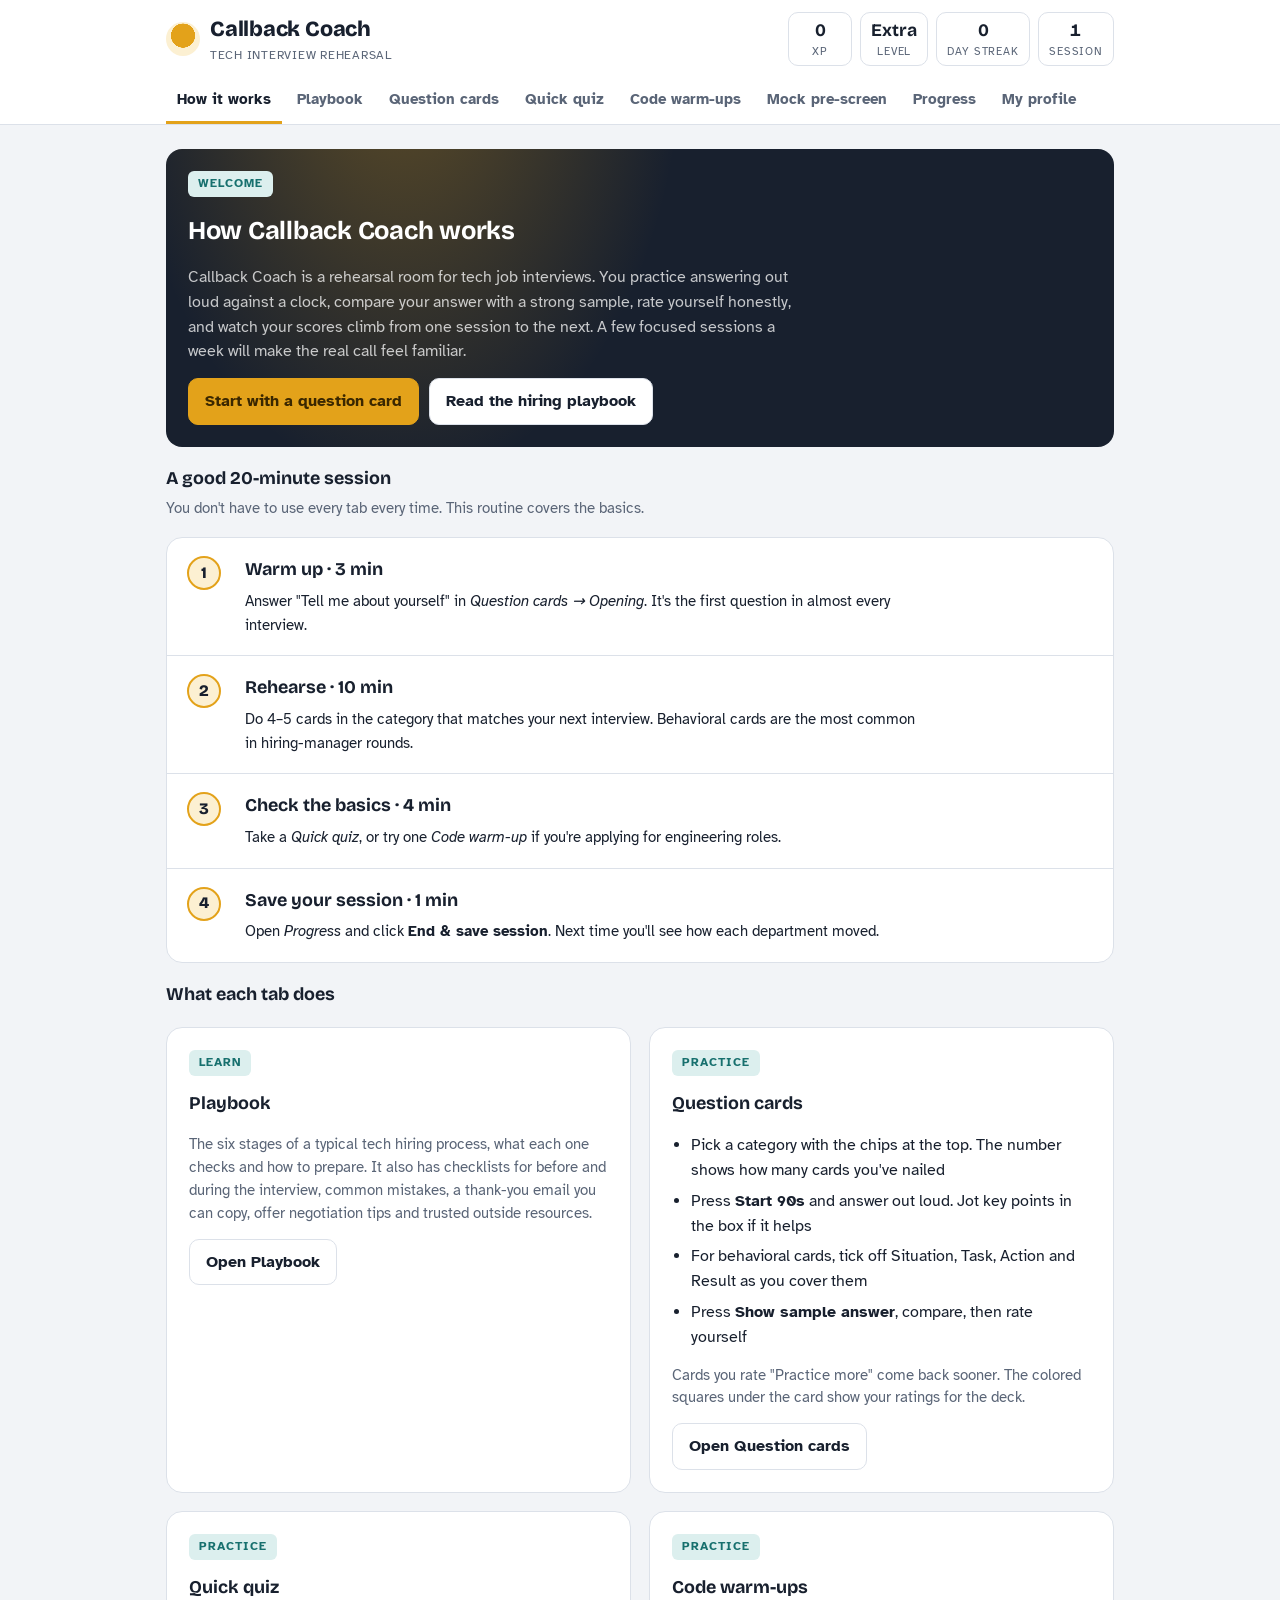
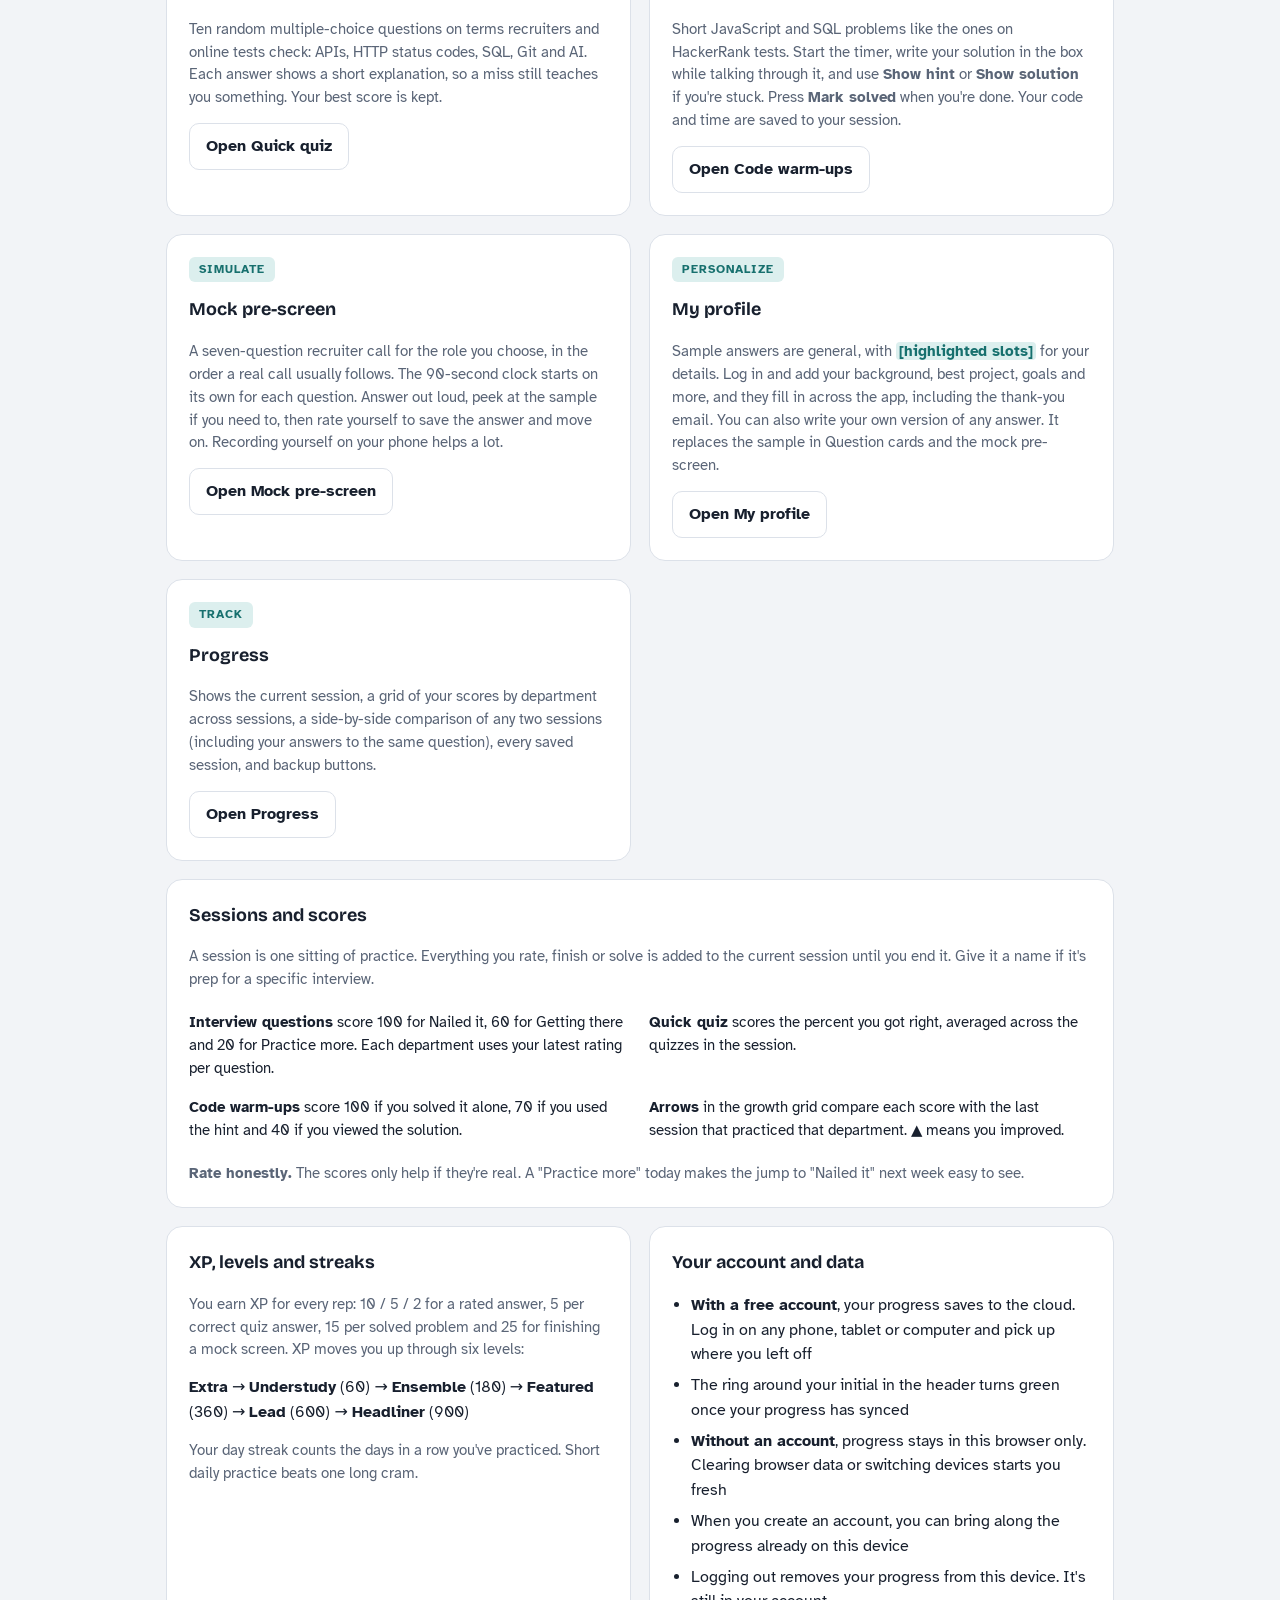
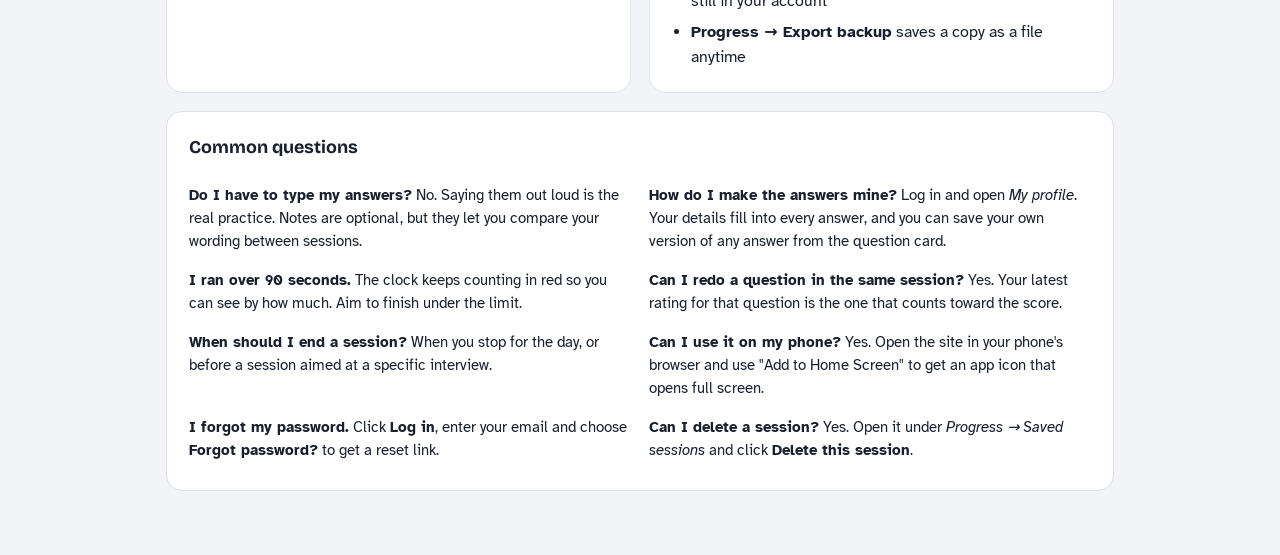
==== commit 486669c8: "update across the board" ====
--- a/index.html
+++ b/index.html
@@ -4,8 +4,18 @@
 <meta charset="utf-8">
 <meta name="viewport" content="width=device-width,initial-scale=1,viewport-fit=cover">
 <title>Callback Coach</title>
-<meta name="claude:viewport-fit-sides" content="cover">
 <link rel="stylesheet" href="https://fonts.googleapis.com/css2?family=Bricolage+Grotesque:opsz,wght@12..96,500;12..96,700;12..96,800&family=Atkinson+Hyperlegible:wght@400;700&family=JetBrains+Mono:wght@400;600&display=swap">
+<meta name="description" content="Rehearse tech interview answers against the clock, rate yourself, and track your growth across practice sessions.">
+<meta name="theme-color" content="#FFFFFF" media="(prefers-color-scheme: light)">
+<meta name="theme-color" content="#1A202B" media="(prefers-color-scheme: dark)">
+<meta name="apple-mobile-web-app-capable" content="yes">
+<meta name="mobile-web-app-capable" content="yes">
+<meta name="apple-mobile-web-app-title" content="Callback Coach">
+<meta name="apple-mobile-web-app-status-bar-style" content="default">
+<link rel="icon" href="icons/icon.svg" type="image/svg+xml">
+<link rel="icon" href="icons/icon-192.png" type="image/png" sizes="192x192">
+<link rel="apple-touch-icon" href="icons/apple-touch-icon.png">
+<link rel="manifest" href="manifest.webmanifest">
 <link rel="stylesheet" href="styles.css">
 </head>
 <body>
@@ -13,11 +23,21 @@
   <div class="wrap">
     <div class="bar">
       <div class="brand"><div class="lamp" aria-hidden="true"></div><div><h1>Callback Coach</h1><small>Tech interview rehearsal</small></div></div>
+      <div class="hright">
       <div class="stats" aria-live="polite">
         <div class="stat"><b id="xp">0</b><span>XP</span></div>
         <div class="stat"><b id="lvl">Extra</b><span>Level</span></div>
         <div class="stat"><b id="streak">0</b><span>Day streak</span></div>
         <button class="stat link" id="sessStat" title="Open Progress"><b id="sess">1</b><span>Session</span></button>
+      </div>
+      <div class="acct" id="acct" hidden>
+        <button class="btn primary" id="loginBtn">Log in</button>
+        <div class="who" id="who" hidden>
+          <span class="avatar" id="avatar" aria-hidden="true"></span>
+          <span class="whotext"><b id="whoName"></b><small id="sync" aria-live="polite"></small></span>
+          <button class="btn ghost" id="logoutBtn">Log out</button>
+        </div>
+      </div>
       </div>
     </div>
     <nav role="tablist" aria-label="Practice stations">
@@ -28,6 +48,7 @@
       <button role="tab" id="t-code" aria-selected="false" data-tab="code">Code warm-ups</button>
       <button role="tab" id="t-mock" aria-selected="false" data-tab="mock">Mock pre-screen</button>
       <button role="tab" id="t-progress" aria-selected="false" data-tab="progress">Progress</button>
+      <button role="tab" id="t-profile" aria-selected="false" data-tab="profile">My profile</button>
     </nav>
   </div>
 </header>
@@ -74,6 +95,9 @@
       <div class="card"><span class="tag" style="align-self:flex-start">Simulate</span><h3>Mock pre-screen</h3>
         <p class="tip" style="margin:0">A seven-question recruiter call for the role you choose, in the order a real call usually follows. The 90-second clock starts on its own for each question. Answer out loud, peek at the sample if you need to, then rate yourself to save the answer and move on. Recording yourself on your phone helps a lot.</p>
         <div class="row"><button class="btn" data-go="mock">Open Mock pre-screen</button></div></div>
+      <div class="card"><span class="tag" style="align-self:flex-start">Personalize</span><h3>My profile</h3>
+        <p class="tip" style="margin:0">Sample answers are general, with <mark class="ph">[highlighted slots]</mark> for your details. Log in and add your background, best project, goals and more, and they fill in across the app, including the thank-you email. You can also write your own version of any answer. It replaces the sample in Question cards and the mock pre-screen.</p>
+        <div class="row"><button class="btn" data-go="profile">Open My profile</button></div></div>
       <div class="card"><span class="tag" style="align-self:flex-start">Track</span><h3>Progress</h3>
         <p class="tip" style="margin:0">Shows the current session, a grid of your scores by department across sessions, a side-by-side comparison of any two sessions (including your answers to the same question), every saved session, and backup buttons.</p>
         <div class="row"><button class="btn" data-go="progress">Open Progress</button></div></div>
@@ -94,22 +118,26 @@
         <p class="tip" style="margin:0">You earn XP for every rep: 10 / 5 / 2 for a rated answer, 5 per correct quiz answer, 15 per solved problem and 25 for finishing a mock screen. XP moves you up through six levels:</p>
         <p style="margin:0"><b>Extra</b> → <b>Understudy</b> (60) → <b>Ensemble</b> (180) → <b>Featured</b> (360) → <b>Lead</b> (600) → <b>Headliner</b> (900)</p>
         <p class="tip" style="margin:0">Your day streak counts the days in a row you've practiced. Short daily practice beats one long cram.</p></div>
-      <div class="card"><h3>Your data</h3>
-        <ul class="checklist">
-          <li>Everything is saved in this browser on this device. Nothing is sent anywhere</li>
-          <li>Clearing browser data, using private mode or switching browsers starts you fresh</li>
-          <li>Use <b>Progress → Export backup</b> now and then to keep a copy</li>
-          <li><b>Import backup</b> restores that file, on this device or a new one</li>
+      <div class="card"><h3>Your account and data</h3>
+        <ul class="checklist">
+          <li><b>With a free account</b>, your progress saves to the cloud. Log in on any phone, tablet or computer and pick up where you left off</li>
+          <li>The ring around your initial in the header turns green once your progress has synced</li>
+          <li><b>Without an account</b>, progress stays in this browser only. Clearing browser data or switching devices starts you fresh</li>
+          <li>When you create an account, you can bring along the progress already on this device</li>
+          <li>Logging out removes your progress from this device. It's still in your account</li>
+          <li><b>Progress → Export backup</b> saves a copy as a file anytime</li>
         </ul></div>
     </div>
 
     <div class="card"><h3>Common questions</h3>
       <div class="grid2 tight">
         <p><b>Do I have to type my answers?</b> No. Saying them out loud is the real practice. Notes are optional, but they let you compare your wording between sessions.</p>
-        <p><b>The sample answers mention someone else's background.</b> They're examples. Rewrite them with your own stories, numbers and projects.</p>
+        <p><b>How do I make the answers mine?</b> Log in and open <i>My profile</i>. Your details fill into every answer, and you can save your own version of any answer from the question card.</p>
         <p><b>I ran over 90 seconds.</b> The clock keeps counting in red so you can see by how much. Aim to finish under the limit.</p>
         <p><b>Can I redo a question in the same session?</b> Yes. Your latest rating for that question is the one that counts toward the score.</p>
         <p><b>When should I end a session?</b> When you stop for the day, or before a session aimed at a specific interview.</p>
+        <p><b>Can I use it on my phone?</b> Yes. Open the site in your phone's browser and use "Add to Home Screen" to get an app icon that opens full screen.</p>
+        <p><b>I forgot my password.</b> Click <b>Log in</b>, enter your email and choose <b>Forgot password?</b> to get a reset link.</p>
         <p><b>Can I delete a session?</b> Yes. Open it under <i>Progress → Saved sessions</i> and click <b>Delete this session</b>.</p>
       </div></div>
   </section>
@@ -119,7 +147,7 @@
     <p class="lede">Most tech roles move through the same five or six stages. Each one checks something different, so prepare for the stage you're in. The practice tabs map to these stages.</p></div>
 
     <div class="stages">
-      <div class="stg"><span class="sn">1</span><div><h3>Application &amp; resume screen</h3><p><b>Checks:</b> keywords and a clear story. Many companies use applicant tracking systems that scan for words from the job post.</p><p><b>Prep:</b> mirror the post's language on your resume, put your best project (Ask BPL) near the top with a link, and keep LinkedIn and GitHub current. A referral from a real person beats a cold application by a wide margin, so ask your Pursuit network.</p></div></div>
+      <div class="stg"><span class="sn">1</span><div><h3>Application &amp; resume screen</h3><p><b>Checks:</b> keywords and a clear story. Many companies use applicant tracking systems that scan for words from the job post.</p><p><b>Prep:</b> mirror the post's language on your resume, put your best project (<span data-tok="project"></span>) near the top with a link, and keep LinkedIn and GitHub current. A referral from a real person beats a cold application by a wide margin, so ask classmates, alumni and former coworkers.</p></div></div>
       <div class="stg"><span class="sn">2</span><div><h3>Recruiter pre-screen · 20–30 min, phone or video</h3><p><b>Checks:</b> communication, basic fit, motivation, salary range, timeline, work authorization and location.</p><p><b>Prep:</b> a 60-second "tell me about yourself," a researched "why this company," your salary range, and your start date. Practice with the <i>Mock pre-screen</i> tab.</p></div></div>
       <div class="stg"><span class="sn">3</span><div><h3>Hiring manager interview · 30–60 min</h3><p><b>Checks:</b> whether you can do this specific job and work well with this team. Mostly behavioral and situational questions.</p><p><b>Prep:</b> five or six STAR stories that cover customers, conflict, failure, leadership, learning fast and teaching. Practice in <i>Question cards → Behavioral</i>.</p></div></div>
       <div class="stg"><span class="sn">4</span><div><h3>Technical or skills assessment</h3><p><b>Checks:</b> the hands-on skills in the post. This can be a timed online test (HackerRank, CodeSignal), a take-home project, a live exercise, a mock customer call, a product demo or a training sample.</p><p><b>Prep:</b> for engineering, timed easy problems three times a week (<i>Code warm-ups</i>). For customer success, solutions or enablement roles, practice explaining a technical concept to a non-technical person and running a 10-minute demo of your own project.</p></div></div>
@@ -143,7 +171,7 @@
         <ul class="checklist">
           <li>Answer in 1–2 minutes, then stop. Offer more: "Happy to go deeper on that"</li>
           <li>Say "I" for what you did and "we" for the team result</li>
-          <li>Use real numbers where you can: 4 venues, 9 years, team of 4</li>
+          <li>Use real numbers where you can: team size, years, customers served, results</li>
           <li>It's fine to pause: "Good question, let me think for a second"</li>
           <li>If you don't know a technical answer, say so and explain how you'd find out</li>
           <li>Never criticize a former employer or teammate</li>
@@ -162,19 +190,19 @@
       </div></div>
 
     <div class="card"><h3>Thank-you email template</h3>
-      <pre class="email" id="email">Subject: Thank you — [Role] interview
-
-Hi [Name],
-
-Thank you for taking the time to talk with me today about the [Role] position. I especially enjoyed hearing about [specific thing they mentioned].
-
-Our conversation made me even more excited about the role. My experience [training teams / managing customer experience / building Ask BPL] lines up well with [a need they described], and I'd love to help with that.
+      <pre class="email" id="email">Subject: Thank you — <mark class="ph">[Role]</mark> interview
+
+Hi <mark class="ph">[Name]</mark>,
+
+Thank you for taking the time to talk with me today about the <mark class="ph">[Role]</mark> position. I especially enjoyed hearing about <mark class="ph">[specific thing they mentioned]</mark>.
+
+Our conversation made me even more excited about the role. My experience in <span data-tok="background"></span> and building <span data-tok="project"></span> lines up well with <mark class="ph">[a need they described]</mark>, and I'd love to help with that.
 
 Please let me know if there's anything else I can share. I look forward to hearing about next steps.
 
 Best,
-Lawrence Carrillo
-linkedin.com/in/lawrencecarrillo</pre>
+<span data-tok="name"></span>
+<span data-tok="linkedin"></span></pre>
       <div class="row"><button class="btn" id="copyEmail">Copy template</button></div></div>
 
     <div class="grid2">
@@ -191,8 +219,8 @@
         <p class="tip" style="margin:0">Expect some version of "You're new to tech, so why should we hire you?" Answer it confidently in three beats:</p>
         <ol class="checklist">
           <li><b>Own it:</b> "I'm newer to tech, but not new to work."</li>
-          <li><b>Translate it:</b> "I've trained staff, managed four venues and handled thousands of customers. That's client management and enablement."</li>
-          <li><b>Prove it:</b> "And I've shipped real AI tools, like Ask BPL for Brooklyn Public Library."</li>
+          <li><b>Translate it:</b> "In <span data-tok="background"></span> I <mark class="ph">[trained staff / managed a team / handled hundreds of customers]</mark>. That's client management and enablement."</li>
+          <li><b>Prove it:</b> "And I've shipped real work, like <span data-tok="project"></span>."</li>
         </ol></div>
     </div>
 
@@ -242,9 +270,40 @@
     <p class="lede">Everything you rate, finish or solve is saved to the current session, including the notes you typed and how long you took. End the session when you're done for the day, start a fresh one next time, and compare how each department moves.</p></div>
     <div id="prog"></div>
   </section>
+
+  <!-- PROFILE -->
+  <section role="tabpanel" id="p-profile" aria-labelledby="t-profile" hidden>
+    <div><h2>My profile</h2>
+    <p class="lede">The sample answers are written for anyone. Add your details here and they become yours.</p></div>
+    <div id="profile"></div>
+  </section>
 </main>
 <div class="toast" id="toast" role="status"></div>
 
+<dialog id="authDlg" aria-labelledby="authTitle">
+  <form id="authForm" novalidate>
+    <div class="dlgtop"><h2 id="authTitle">Welcome back</h2><button type="button" class="btn ghost" id="authClose" aria-label="Close">✕</button></div>
+    <p class="tip" style="margin:0">A free account saves your sessions and scores to the cloud so you can pick up on any device. Without one, progress stays in this browser.</p>
+    <div class="chips" id="authModes" role="group" aria-label="Account">
+      <button type="button" class="chip" data-mode="login" aria-pressed="true">Log in</button>
+      <button type="button" class="chip" data-mode="signup" aria-pressed="false">Create account</button>
+    </div>
+    <label class="field">Email<input type="email" id="authEmail" autocomplete="email" required></label>
+    <label class="field">Password<input type="password" id="authPw" autocomplete="current-password" required minlength="6"></label>
+    <div class="row" style="justify-content:space-between">
+      <label class="tip"><input type="checkbox" id="showPw"> Show password</label>
+      <span class="tip" id="pwHint" hidden>At least 6 characters</span>
+      <button type="button" class="btn ghost" id="forgot">Forgot password?</button>
+    </div>
+    <p id="authErr" role="alert"></p>
+    <button type="submit" class="btn primary" id="authSubmit">Log in</button>
+    <div class="or"><span>or</span></div>
+    <button type="button" class="btn" id="googleBtn">Continue with Google</button>
+  </form>
+</dialog>
+
+<script src="firebase-config.js"></script>
 <script src="script.js"></script>
+<script src="auth.js"></script>
 </body>
 </html>
--- a/styles.css
+++ b/styles.css
@@ -31,7 +31,7 @@
 *{box-sizing:border-box}
 body{background:var(--bg);color:var(--ink);font-family:var(--body);font-size:16px;line-height:1.55}
 body::before{content:"";position:fixed;inset:0 0 auto;height:env(safe-area-inset-top,0px);z-index:10;background:var(--surface)}
-.wrap{max-width:860px;margin:0 auto;padding-left:max(16px,env(safe-area-inset-left,0px));padding-right:max(16px,env(safe-area-inset-right,0px))}
+.wrap{max-width:980px;margin:0 auto;padding-left:max(16px,env(safe-area-inset-left,0px));padding-right:max(16px,env(safe-area-inset-right,0px))}
 header{position:sticky;top:env(safe-area-inset-top,0px);z-index:5;background:var(--surface);border-bottom:1px solid var(--line)}
 .bar{display:flex;align-items:center;justify-content:space-between;gap:12px;flex-wrap:wrap;padding-block:12px}
 .brand{display:flex;align-items:center;gap:10px}
@@ -42,7 +42,11 @@
 .stat{display:flex;flex-direction:column;align-items:center;min-width:64px;padding:4px 10px;border:1px solid var(--line);border-radius:10px}
 .stat b{font-family:var(--display);font-size:1.1rem;font-variant-numeric:tabular-nums}
 .stat span{font-size:.68rem;text-transform:uppercase;letter-spacing:.08em;color:var(--muted)}
-nav{display:flex;gap:4px;overflow-x:auto;padding-bottom:0}
+nav{display:flex;gap:4px;overflow-x:auto;padding-bottom:0;scrollbar-width:none;-webkit-overflow-scrolling:touch}
+nav::-webkit-scrollbar{display:none}
+nav.more-r{-webkit-mask-image:linear-gradient(90deg,#000 85%,transparent);mask-image:linear-gradient(90deg,#000 85%,transparent)}
+nav.more-l{-webkit-mask-image:linear-gradient(90deg,transparent,#000 15%);mask-image:linear-gradient(90deg,transparent,#000 15%)}
+nav.more-l.more-r{-webkit-mask-image:linear-gradient(90deg,transparent,#000 12%,#000 88%,transparent);mask-image:linear-gradient(90deg,transparent,#000 12%,#000 88%,transparent)}
 nav button{font:inherit;font-size:.94rem;font-weight:700;background:none;border:0;color:var(--muted);padding:10px 11px;border-bottom:3px solid transparent;cursor:pointer;white-space:nowrap}
 nav button[aria-selected="true"]{color:var(--ink);border-bottom-color:var(--spot)}
 main{padding-block:24px 64px}
@@ -140,6 +144,17 @@
 .stat.link:hover{border-color:var(--ink)}
 input[type=text]{font:inherit;padding:9px 12px;border-radius:10px;border:1px solid var(--line);background:var(--bg);color:var(--ink);min-width:0;flex:1 1 220px}
 input[type=text]:focus-visible{outline:3px solid var(--teal);outline-offset:2px}
+#prog,#profile{display:flex;flex-direction:column;gap:18px}
+.sample mark.ph,.email mark.ph,mark.ph{background:var(--teal-soft);color:var(--teal);border-radius:4px;padding:0 3px;font-weight:700;box-decoration-break:clone;-webkit-box-decoration-break:clone}
+.fill{text-decoration:underline;text-decoration-color:var(--spot);text-decoration-thickness:2px;text-underline-offset:3px}
+.sample.mine{border-left-color:var(--teal);background:var(--teal-soft)}
+.mybox{display:flex;flex-direction:column;gap:8px}
+.mybox textarea{min-height:180px}
+details > summary.tip{cursor:pointer;padding:4px 0}
+details[open] > summary.tip{margin-bottom:8px}
+.pgrid{display:grid;grid-template-columns:repeat(2,minmax(0,1fr));gap:14px}
+.field select{font:inherit;font-weight:400;padding:10px 12px;border-radius:10px;border:1px solid var(--line);background:var(--bg);color:var(--ink);width:100%}
+.field input[type=text]{flex:none}
 .scroll{overflow-x:auto;margin-inline:-4px;padding-inline:4px}
 .heat{border-collapse:separate;border-spacing:3px;font-variant-numeric:tabular-nums;min-width:100%}
 .heat th{font-size:.74rem;color:var(--muted);font-weight:700;text-align:center;padding:4px 6px;white-space:nowrap}
@@ -173,8 +188,54 @@
 .hgroup{display:flex;flex-direction:column;gap:8px;margin-bottom:14px}
 .hgroup h4{margin:0;font-size:.75rem;text-transform:uppercase;letter-spacing:.09em;color:var(--teal)}
 .hq{font-weight:700;font-size:.92rem}
-@media (max-width:720px){.grid2,.res{grid-template-columns:1fr}}
+.hright{display:flex;align-items:center;gap:14px;flex-wrap:wrap;justify-content:flex-end}
+.acct{display:flex;align-items:center}
+.avatar.ok{box-shadow:0 0 0 2px var(--surface),0 0 0 4px var(--good)} .avatar.err{box-shadow:0 0 0 2px var(--surface),0 0 0 4px var(--low)}
+.who{display:flex;align-items:center;gap:10px;min-width:0}
+.avatar{width:34px;height:34px;border-radius:50%;display:grid;place-items:center;flex:none;background:var(--teal-soft);color:var(--teal);font-family:var(--display);font-weight:800}
+.whotext{display:flex;flex-direction:column;min-width:0;line-height:1.25}
+.whotext b{font-size:.88rem;max-width:22ch;overflow:hidden;text-overflow:ellipsis;white-space:nowrap}
+.whotext small{font-size:.74rem;color:var(--muted)}
+.whotext small.ok{color:var(--good)} .whotext small.err{color:var(--low)}
+.who .btn{padding:8px 10px}
+dialog{border:1px solid var(--line);border-radius:16px;background:var(--surface);color:var(--ink);padding:22px;width:min(420px,calc(100vw - 32px));max-height:calc(100dvh - 32px)}
+dialog::backdrop{background:rgb(10 14 22 / .55)}
+dialog form{display:flex;flex-direction:column;gap:14px}
+.dlgtop{display:flex;justify-content:space-between;align-items:center;gap:10px}
+.dlgtop h2{font-size:1.35rem}
+.dlgtop .btn{padding:6px 10px}
+.field{display:flex;flex-direction:column;gap:6px;font-weight:700;font-size:.9rem}
+.field input{font:inherit;font-weight:400;padding:10px 12px;border-radius:10px;border:1px solid var(--line);background:var(--bg);color:var(--ink);width:100%}
+.field input:focus-visible,input[type=checkbox]:focus-visible{outline:3px solid var(--teal);outline-offset:2px}
+#forgot{padding:6px 4px}
+#authErr{margin:0;font-size:.9rem;min-height:0}
+#authErr:empty{display:none}
+#authErr.no{color:var(--low)} #authErr.ok{color:var(--good)}
+.or{display:flex;align-items:center;gap:10px;color:var(--muted);font-size:.85rem}
+.or::before,.or::after{content:"";flex:1;height:1px;background:var(--line)}
+@media (max-width:720px){.grid2,.res,.pgrid{grid-template-columns:1fr}}
 @media (max-width:560px){.cbar{grid-template-columns:1fr;gap:4px}}
+@media (max-width:900px){.whotext{display:none}}
+@media (max-width:640px){
+  .bar{display:grid;grid-template-columns:minmax(0,1fr) auto;gap:10px;padding-block:10px 8px}
+  .hright{display:contents}
+  .acct{grid-column:2;grid-row:1}
+  .stats{grid-column:1/-1;display:grid;grid-template-columns:repeat(4,minmax(0,1fr));gap:6px}
+  .stat{min-width:0;padding:3px 2px;gap:0;line-height:1.2}
+  .stat b{font-size:.98rem}
+  .stat span{font-size:.6rem;letter-spacing:.03em;white-space:nowrap}
+  .brand small{display:none}
+  .lamp{width:28px;height:28px}
+  .whotext{display:none}
+  .who{gap:6px}
+  #loginBtn{padding:8px 12px}
+  main{padding-block:18px 48px}
+  .card,.stage{padding:18px}
+  h2{font-size:1.4rem}
+  .stg{grid-template-columns:34px minmax(0,1fr);gap:10px;padding:16px}
+  .sum b{font-size:1.3rem}
+  .rate button{padding:10px 4px}
+}
 @media (max-width:560px){
   .star{grid-template-columns:repeat(2,minmax(0,1fr))}
   .plist{grid-template-columns:1fr}
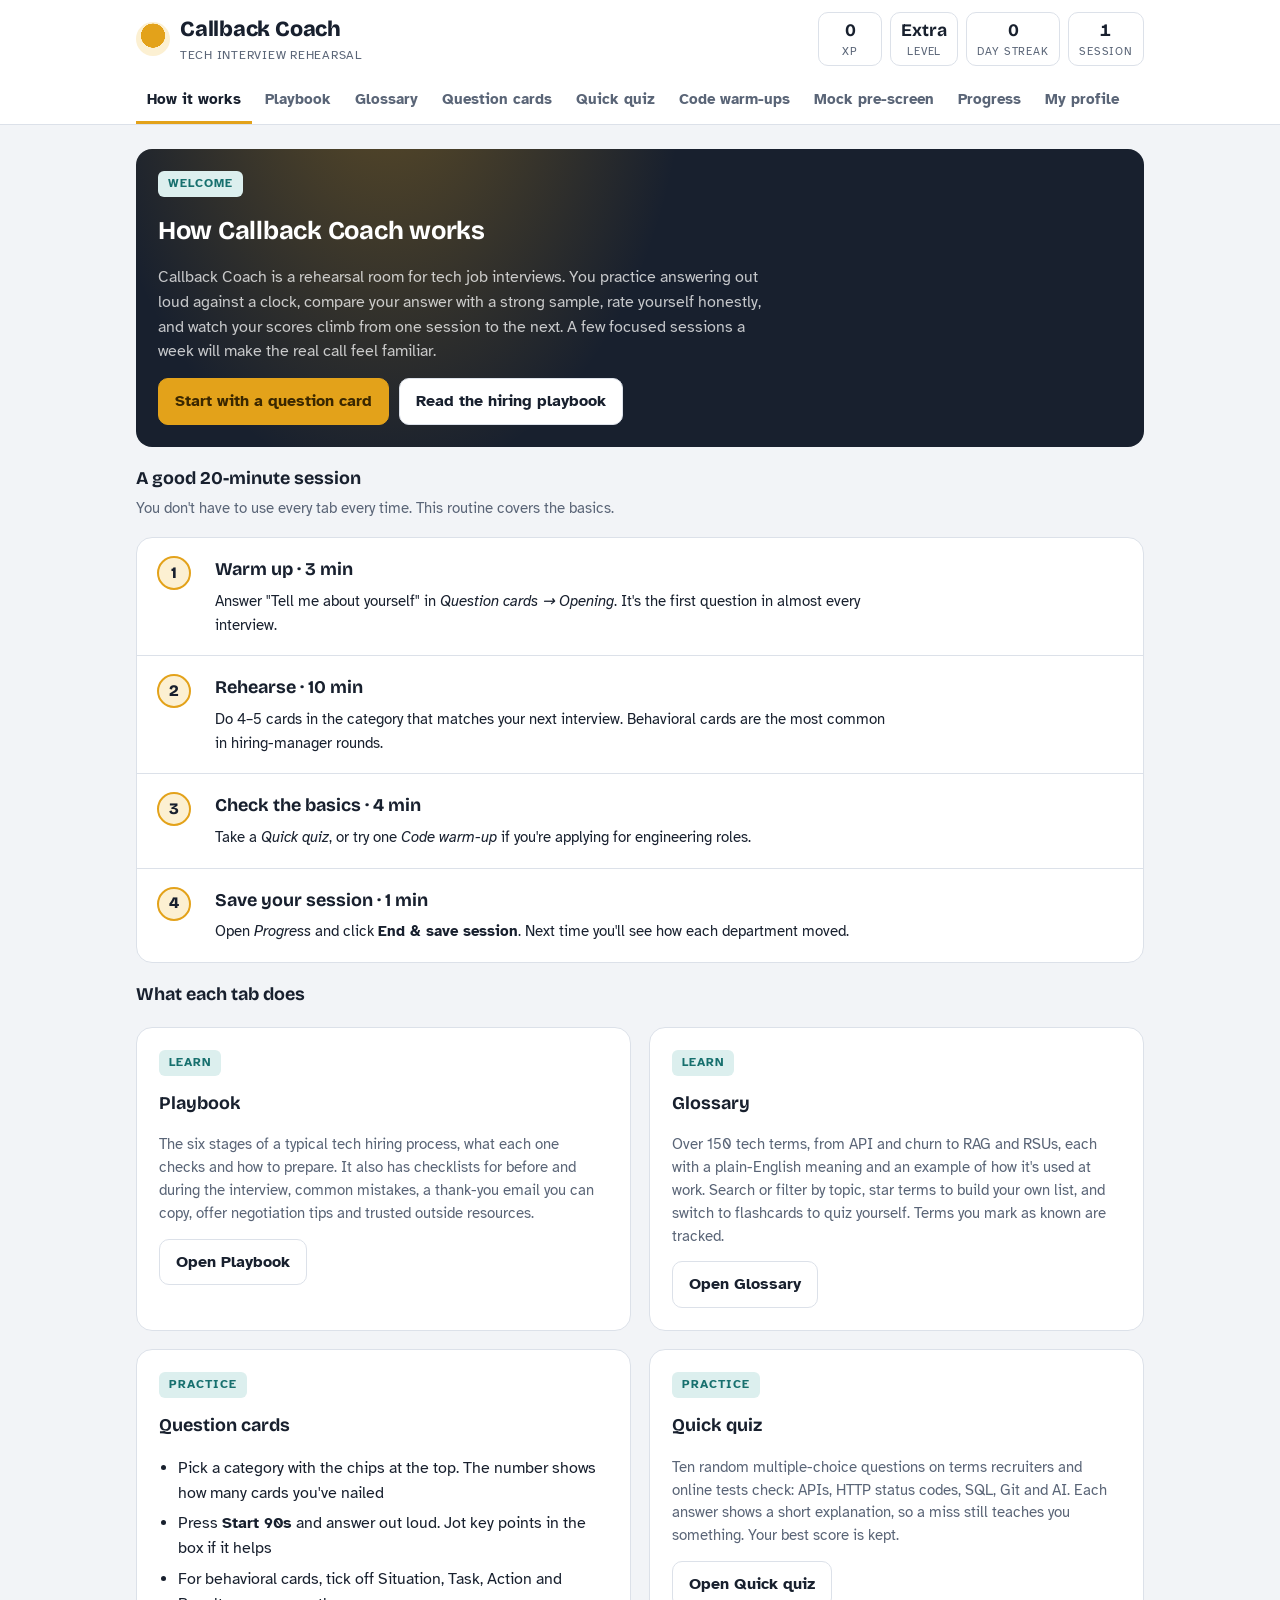
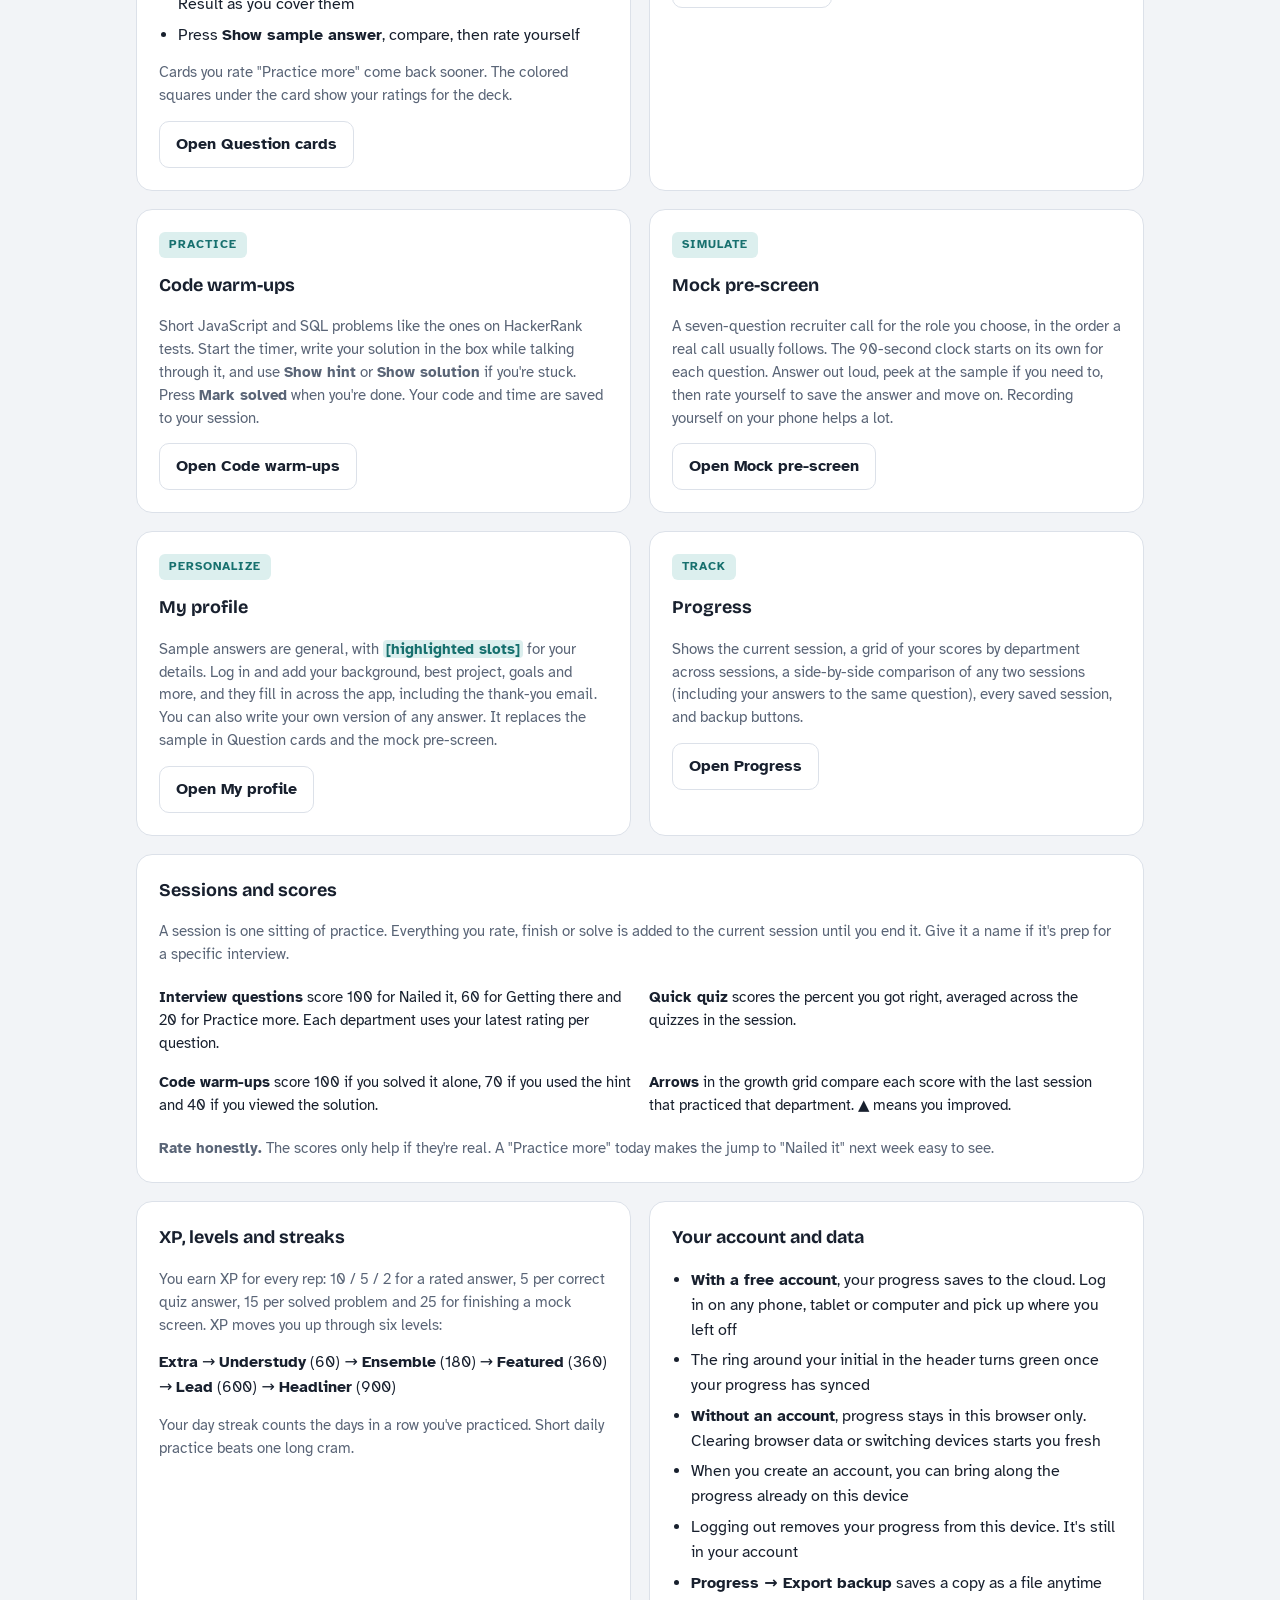
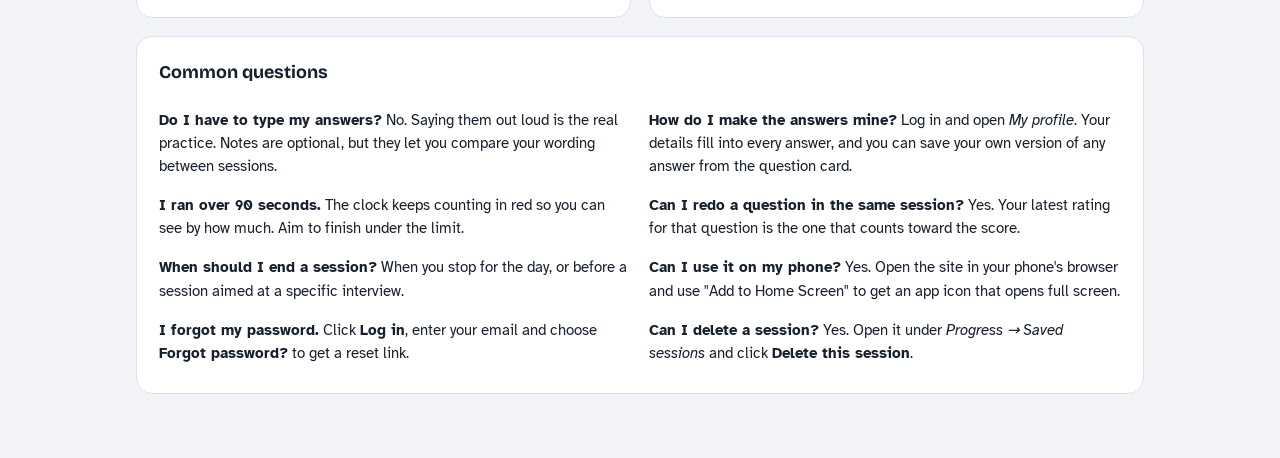
==== commit 16b10ea0: "added glossary" ====
--- a/index.html
+++ b/index.html
@@ -43,6 +43,7 @@
     <nav role="tablist" aria-label="Practice stations">
       <button role="tab" id="t-guide" aria-selected="false" data-tab="guide">How it works</button>
       <button role="tab" id="t-playbook" aria-selected="true" data-tab="playbook">Playbook</button>
+      <button role="tab" id="t-glossary" aria-selected="false" data-tab="glossary">Glossary</button>
       <button role="tab" id="t-practice" aria-selected="false" data-tab="practice">Question cards</button>
       <button role="tab" id="t-quiz" aria-selected="false" data-tab="quiz">Quick quiz</button>
       <button role="tab" id="t-code" aria-selected="false" data-tab="code">Code warm-ups</button>
@@ -77,6 +78,9 @@
       <div class="card"><span class="tag" style="align-self:flex-start">Learn</span><h3>Playbook</h3>
         <p class="tip" style="margin:0">The six stages of a typical tech hiring process, what each one checks and how to prepare. It also has checklists for before and during the interview, common mistakes, a thank-you email you can copy, offer negotiation tips and trusted outside resources.</p>
         <div class="row"><button class="btn" data-go="playbook">Open Playbook</button></div></div>
+      <div class="card"><span class="tag" style="align-self:flex-start">Learn</span><h3>Glossary</h3>
+        <p class="tip" style="margin:0">Over 150 tech terms, from API and churn to RAG and RSUs, each with a plain-English meaning and an example of how it's used at work. Search or filter by topic, star terms to build your own list, and switch to flashcards to quiz yourself. Terms you mark as known are tracked.</p>
+        <div class="row"><button class="btn" data-go="glossary">Open Glossary</button></div></div>
       <div class="card"><span class="tag" style="align-self:flex-start">Practice</span><h3>Question cards</h3>
         <ul class="checklist">
           <li>Pick a category with the chips at the top. The number shows how many cards you've nailed</li>
@@ -235,6 +239,13 @@
       </div></div>
   </section>
 
+  <!-- GLOSSARY -->
+  <section role="tabpanel" id="p-glossary" aria-labelledby="t-glossary" hidden>
+    <div><h2>Tech glossary</h2>
+    <p class="lede">The words you'll hear in job posts, interviews and your first weeks on the job, in plain English with an example of how people actually use them. Star the ones you want to review, and use flashcards to test yourself.</p></div>
+    <div id="gloss"></div>
+  </section>
+
   <!-- PRACTICE -->
   <section role="tabpanel" id="p-practice" aria-labelledby="t-practice" hidden>
     <div><h2>Rehearse one question at a time</h2>
@@ -304,6 +315,7 @@
 
 <script src="firebase-config.js"></script>
 <script src="script.js"></script>
+<script src="glossary.js"></script>
 <script src="auth.js"></script>
 </body>
 </html>
--- a/styles.css
+++ b/styles.css
@@ -31,7 +31,7 @@
 *{box-sizing:border-box}
 body{background:var(--bg);color:var(--ink);font-family:var(--body);font-size:16px;line-height:1.55}
 body::before{content:"";position:fixed;inset:0 0 auto;height:env(safe-area-inset-top,0px);z-index:10;background:var(--surface)}
-.wrap{max-width:980px;margin:0 auto;padding-left:max(16px,env(safe-area-inset-left,0px));padding-right:max(16px,env(safe-area-inset-right,0px))}
+.wrap{max-width:1040px;margin:0 auto;padding-left:max(16px,env(safe-area-inset-left,0px));padding-right:max(16px,env(safe-area-inset-right,0px))}
 header{position:sticky;top:env(safe-area-inset-top,0px);z-index:5;background:var(--surface);border-bottom:1px solid var(--line)}
 .bar{display:flex;align-items:center;justify-content:space-between;gap:12px;flex-wrap:wrap;padding-block:12px}
 .brand{display:flex;align-items:center;gap:10px}
@@ -42,7 +42,7 @@
 .stat{display:flex;flex-direction:column;align-items:center;min-width:64px;padding:4px 10px;border:1px solid var(--line);border-radius:10px}
 .stat b{font-family:var(--display);font-size:1.1rem;font-variant-numeric:tabular-nums}
 .stat span{font-size:.68rem;text-transform:uppercase;letter-spacing:.08em;color:var(--muted)}
-nav{display:flex;gap:4px;overflow-x:auto;padding-bottom:0;scrollbar-width:none;-webkit-overflow-scrolling:touch}
+nav{display:flex;gap:2px;overflow-x:auto;padding-bottom:0;scrollbar-width:none;-webkit-overflow-scrolling:touch}
 nav::-webkit-scrollbar{display:none}
 nav.more-r{-webkit-mask-image:linear-gradient(90deg,#000 85%,transparent);mask-image:linear-gradient(90deg,#000 85%,transparent)}
 nav.more-l{-webkit-mask-image:linear-gradient(90deg,transparent,#000 15%);mask-image:linear-gradient(90deg,transparent,#000 15%)}
@@ -155,6 +155,27 @@
 .pgrid{display:grid;grid-template-columns:repeat(2,minmax(0,1fr));gap:14px}
 .field select{font:inherit;font-weight:400;padding:10px 12px;border-radius:10px;border:1px solid var(--line);background:var(--bg);color:var(--ink);width:100%}
 .field input[type=text]{flex:none}
+#gloss{display:flex;flex-direction:column;gap:14px}
+.gtools{display:flex;gap:10px;flex-wrap:wrap;align-items:center}
+.gtools input[type=search]{font:inherit;flex:1 1 260px;min-width:0;padding:11px 14px;border-radius:999px;border:1px solid var(--line);background:var(--surface);color:var(--ink)}
+.gtools input[type=search]:focus-visible{outline:3px solid var(--teal);outline-offset:2px}
+.seg{display:flex;gap:6px}
+.gmeta{display:flex;align-items:center;gap:12px;flex-wrap:wrap;font-size:.9rem;color:var(--muted)}
+.gmeta b{color:var(--ink)}
+.glist{display:grid;grid-template-columns:repeat(2,minmax(0,1fr));gap:12px}
+.gterm{gap:8px;padding:18px}
+.gterm h3{font-size:1.15rem}
+.gdef{margin:0}
+.gex{margin:0;color:var(--muted);font-style:italic;font-size:.93rem}
+.aka{margin:0;font-size:.8rem;color:var(--muted)}
+.star-btn{font:inherit;font-size:1.3rem;line-height:1;background:none;border:0;color:var(--muted);cursor:pointer;padding:4px 6px;border-radius:8px}
+.star-btn[aria-pressed="true"]{color:var(--spot)}
+.star-btn:hover{color:var(--spot)}
+.star-btn:focus-visible{outline:3px solid var(--teal);outline-offset:2px}
+.gknow{padding:6px 8px;font-size:.88rem}
+.gknow.on{color:var(--good)}
+.gflash{max-width:640px;width:100%}
+.gbig{font-size:2rem}
 .scroll{overflow-x:auto;margin-inline:-4px;padding-inline:4px}
 .heat{border-collapse:separate;border-spacing:3px;font-variant-numeric:tabular-nums;min-width:100%}
 .heat th{font-size:.74rem;color:var(--muted);font-weight:700;text-align:center;padding:4px 6px;white-space:nowrap}
@@ -213,7 +234,7 @@
 #authErr.no{color:var(--low)} #authErr.ok{color:var(--good)}
 .or{display:flex;align-items:center;gap:10px;color:var(--muted);font-size:.85rem}
 .or::before,.or::after{content:"";flex:1;height:1px;background:var(--line)}
-@media (max-width:720px){.grid2,.res,.pgrid{grid-template-columns:1fr}}
+@media (max-width:720px){.grid2,.res,.pgrid,.glist{grid-template-columns:1fr}}
 @media (max-width:560px){.cbar{grid-template-columns:1fr;gap:4px}}
 @media (max-width:900px){.whotext{display:none}}
 @media (max-width:640px){
@@ -236,6 +257,12 @@
   .sum b{font-size:1.3rem}
   .rate button{padding:10px 4px}
 }
+@media (max-width:640px){
+  #gcats{flex-wrap:nowrap;overflow-x:auto;scrollbar-width:none;margin-inline:-16px;padding:2px 16px}
+  #gcats::-webkit-scrollbar{display:none}
+  #gcats .chip{flex:none}
+  .gbig{font-size:1.6rem}
+}
 @media (max-width:560px){
   .star{grid-template-columns:repeat(2,minmax(0,1fr))}
   .plist{grid-template-columns:1fr}
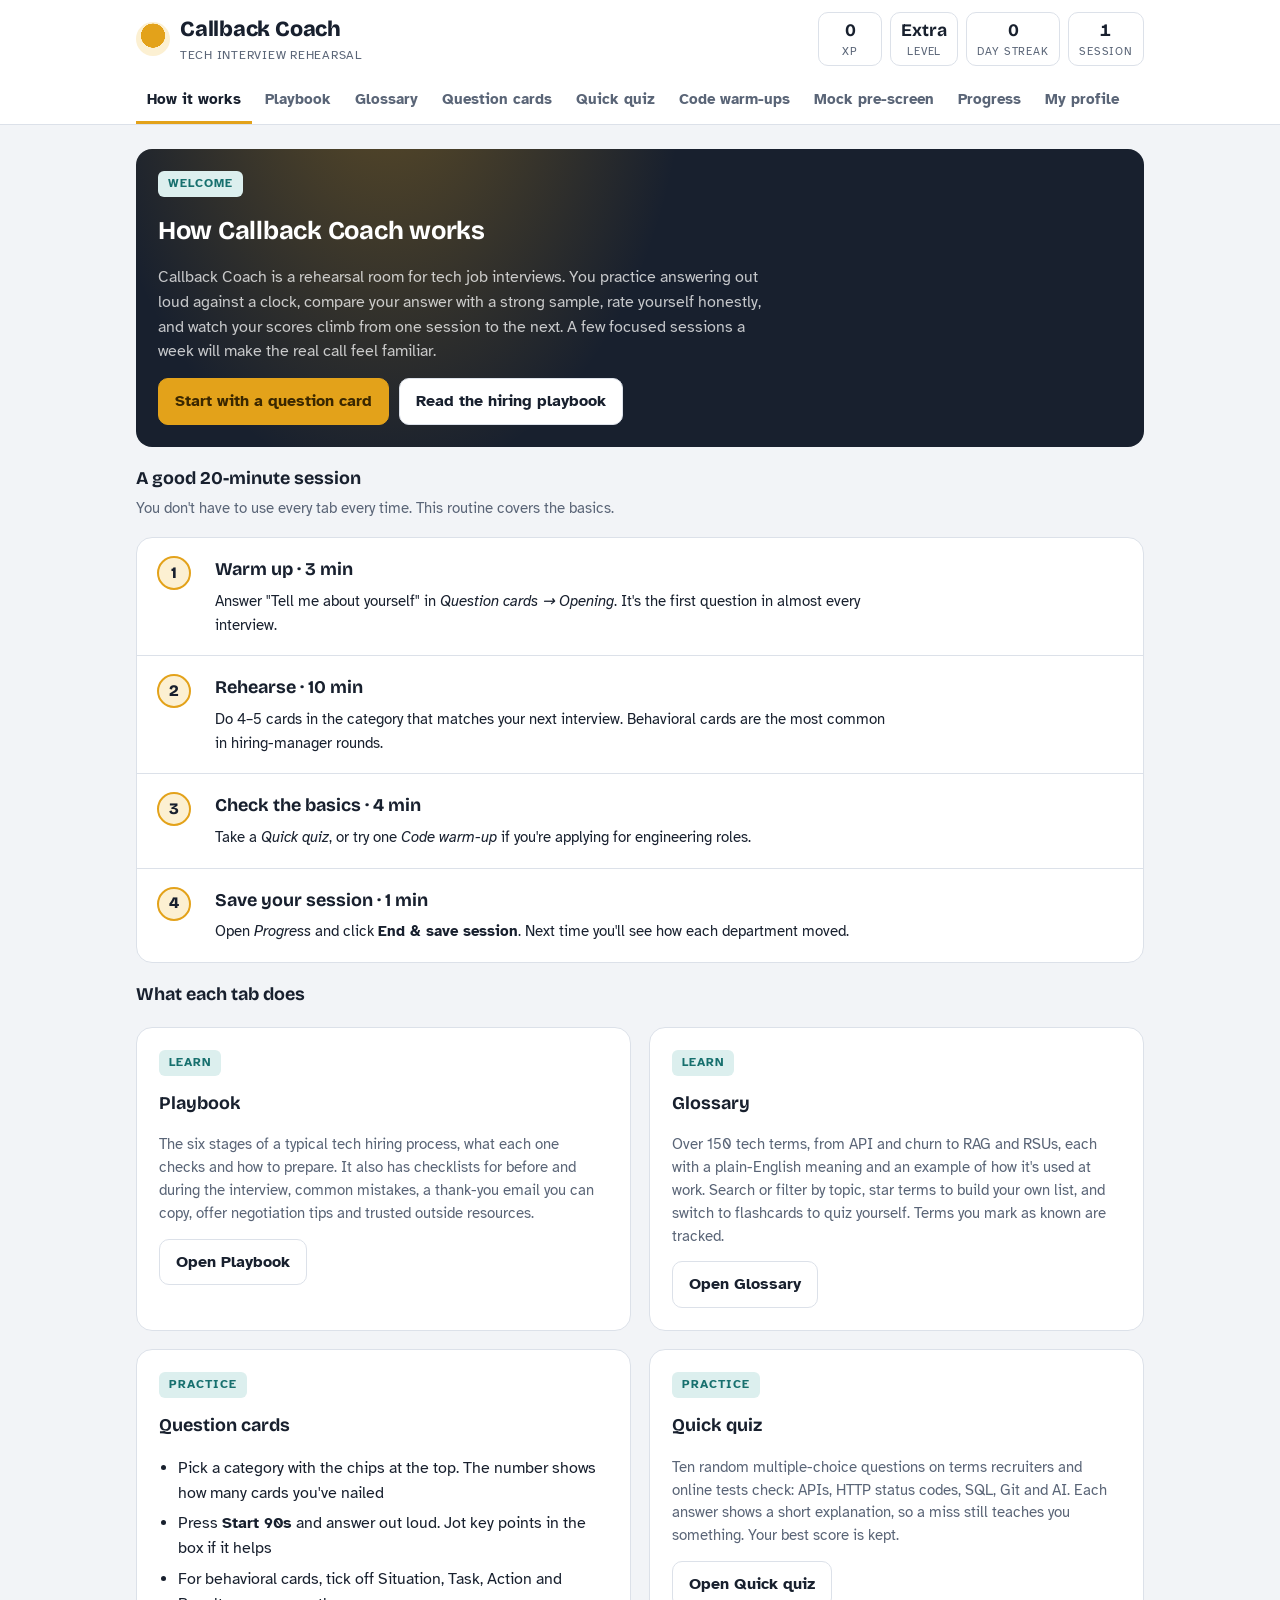
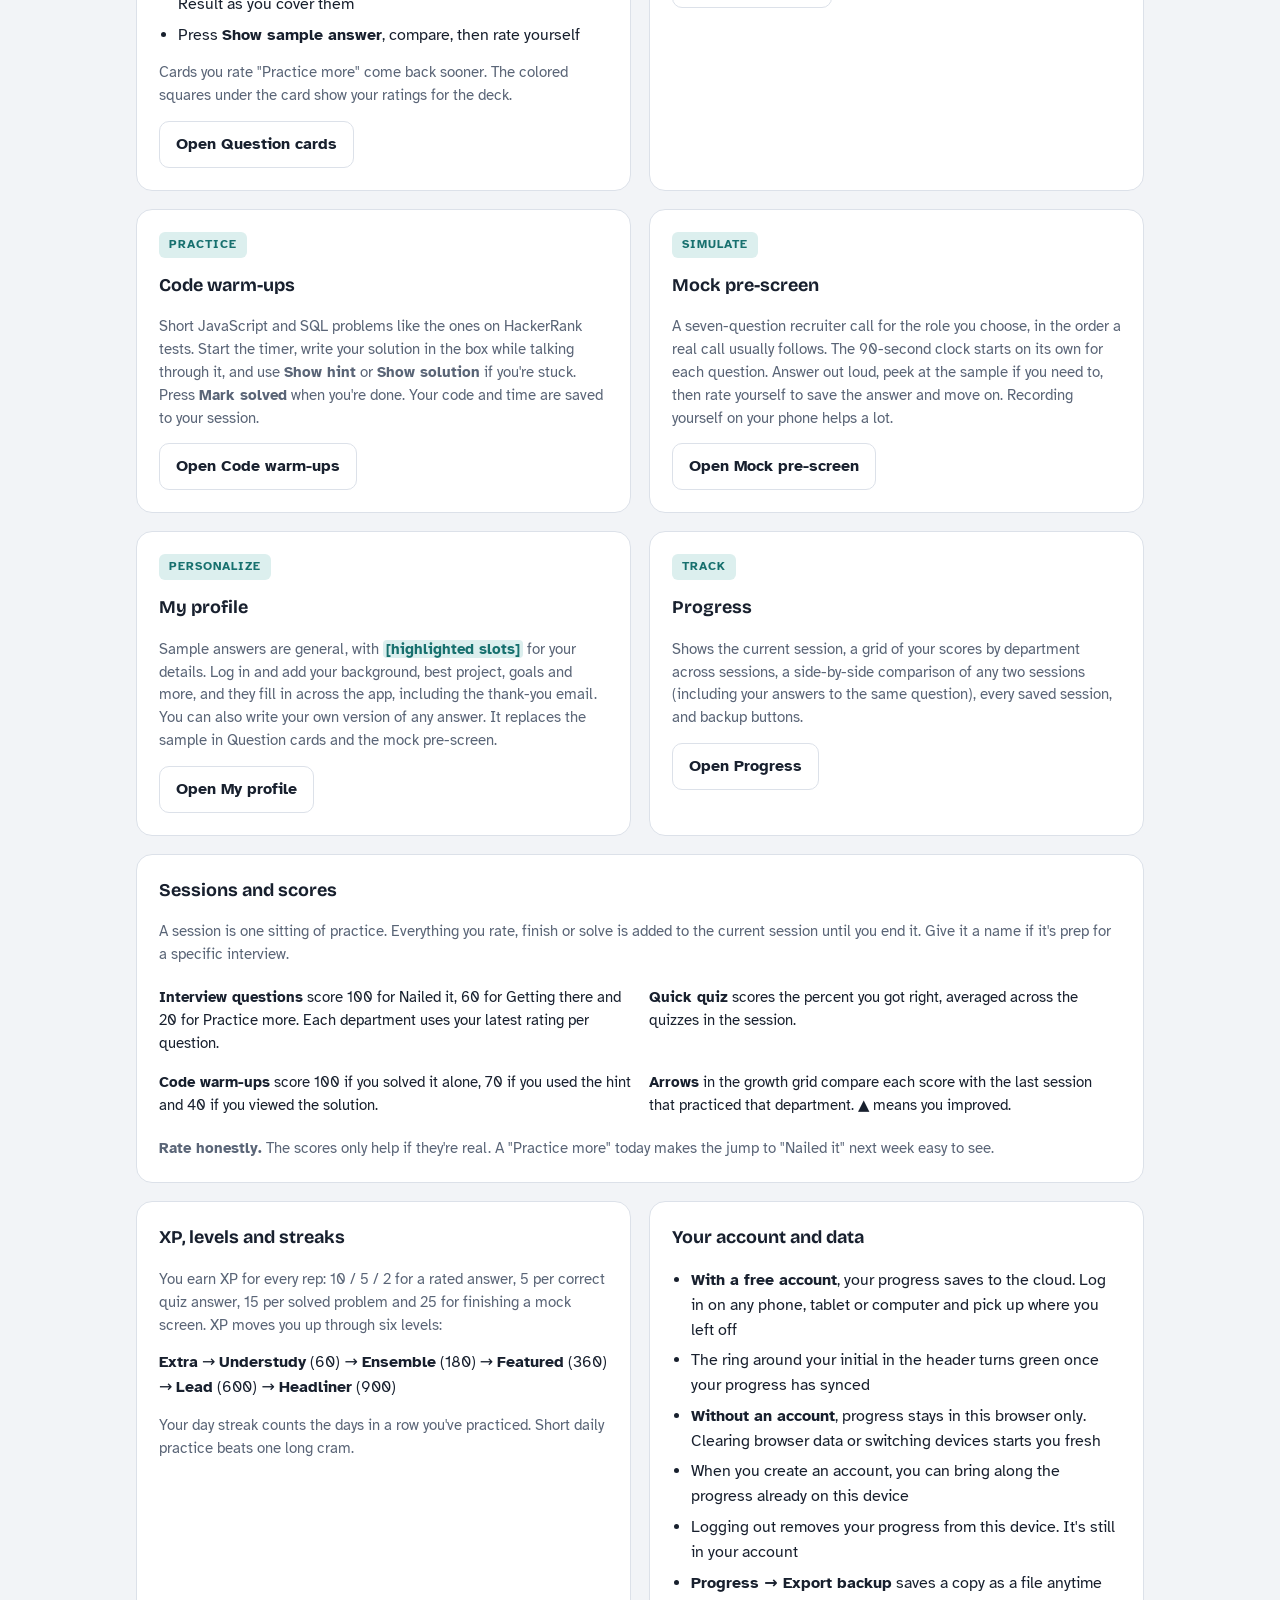
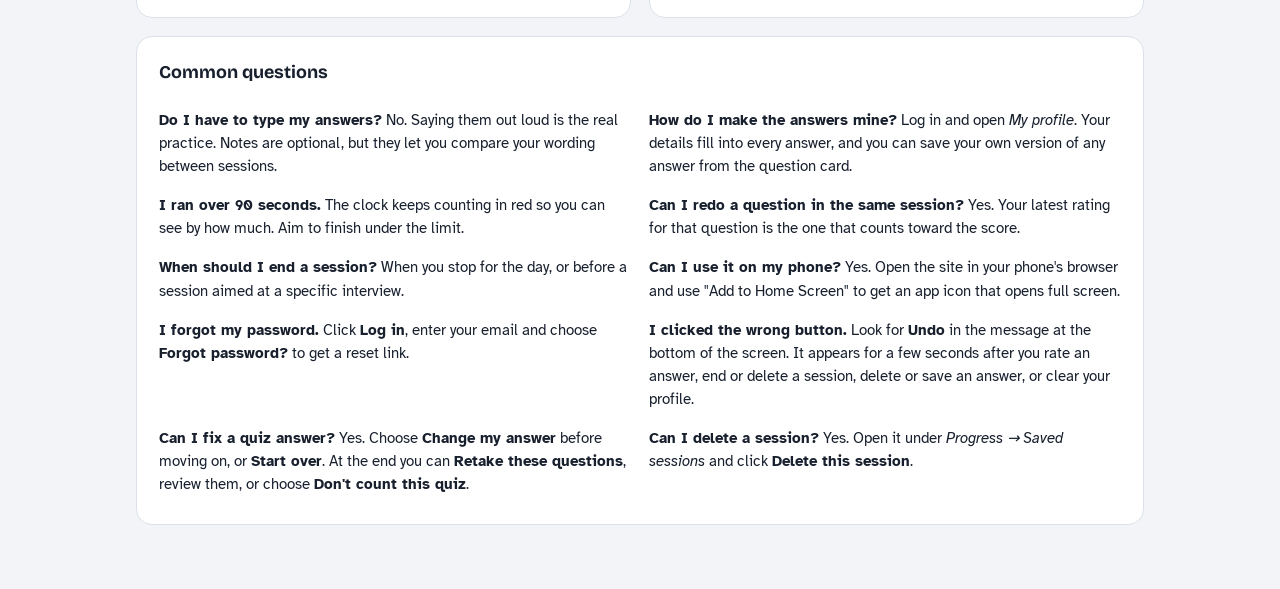
==== commit a5b54106: "another update" ====
--- a/index.html
+++ b/index.html
@@ -142,6 +142,8 @@
         <p><b>When should I end a session?</b> When you stop for the day, or before a session aimed at a specific interview.</p>
         <p><b>Can I use it on my phone?</b> Yes. Open the site in your phone's browser and use "Add to Home Screen" to get an app icon that opens full screen.</p>
         <p><b>I forgot my password.</b> Click <b>Log in</b>, enter your email and choose <b>Forgot password?</b> to get a reset link.</p>
+        <p><b>I clicked the wrong button.</b> Look for <b>Undo</b> in the message at the bottom of the screen. It appears for a few seconds after you rate an answer, end or delete a session, delete or save an answer, or clear your profile.</p>
+        <p><b>Can I fix a quiz answer?</b> Yes. Choose <b>Change my answer</b> before moving on, or <b>Start over</b>. At the end you can <b>Retake these questions</b>, review them, or choose <b>Don't count this quiz</b>.</p>
         <p><b>Can I delete a session?</b> Yes. Open it under <i>Progress → Saved sessions</i> and click <b>Delete this session</b>.</p>
       </div></div>
   </section>
--- a/styles.css
+++ b/styles.css
@@ -102,6 +102,7 @@
 .opt.wrong{border-color:var(--low);background:color-mix(in srgb,var(--low) 12%,var(--surface))}
 .feedback{padding:12px 14px;border-radius:10px;background:var(--bg)}
 .feedback b.ok{color:var(--good)} .feedback b.no{color:var(--low)}
+.qreview{display:flex;flex-direction:column;gap:8px;margin-top:4px}
 .meter{height:8px;background:var(--line);border-radius:99px;overflow:hidden}
 .meter i{display:block;height:100%;background:var(--spot);border-radius:99px;transition:width .3s}
 pre{margin:0;background:var(--code-bg);color:var(--code-fg);padding:14px 16px;border-radius:10px;overflow-x:auto;font-family:var(--mono);font-size:.84rem;line-height:1.55}
@@ -121,6 +122,10 @@
 .checklist{margin:0;padding-left:1.2em;display:flex;flex-direction:column;gap:6px}
 .toast{position:fixed;left:50%;bottom:calc(20px + env(safe-area-inset-bottom,0px));transform:translateX(-50%) translateY(20px);background:var(--ink);color:var(--surface);padding:10px 16px;border-radius:999px;font-weight:700;opacity:0;transition:.25s;pointer-events:none;z-index:20}
 .toast.show{opacity:1;transform:translateX(-50%) translateY(0)}
+.toast{width:max-content;max-width:calc(100vw - 32px);text-align:center}
+.toast.act{pointer-events:auto;display:flex;align-items:center;gap:6px}
+.toast .undo{font:inherit;font-weight:800;background:none;border:0;color:inherit;text-decoration:underline;text-underline-offset:3px;cursor:pointer;padding:4px 6px;border-radius:6px}
+.toast .undo:focus-visible{outline:3px solid var(--spot);outline-offset:1px}
 .sum{display:grid;grid-template-columns:repeat(3,minmax(0,1fr));gap:10px}
 .sum div{border:1px solid var(--line);border-radius:12px;padding:12px;text-align:center}
 .sum b{display:block;font-family:var(--display);font-size:1.6rem;font-variant-numeric:tabular-nums}
@@ -244,6 +249,7 @@
   .stats{grid-column:1/-1;display:grid;grid-template-columns:repeat(4,minmax(0,1fr));gap:6px}
   .stat{min-width:0;padding:3px 2px;gap:0;line-height:1.2}
   .stat b{font-size:.98rem}
+  #lvl{font-size:.8rem;line-height:1.5}
   .stat span{font-size:.6rem;letter-spacing:.03em;white-space:nowrap}
   .brand small{display:none}
   .lamp{width:28px;height:28px}
